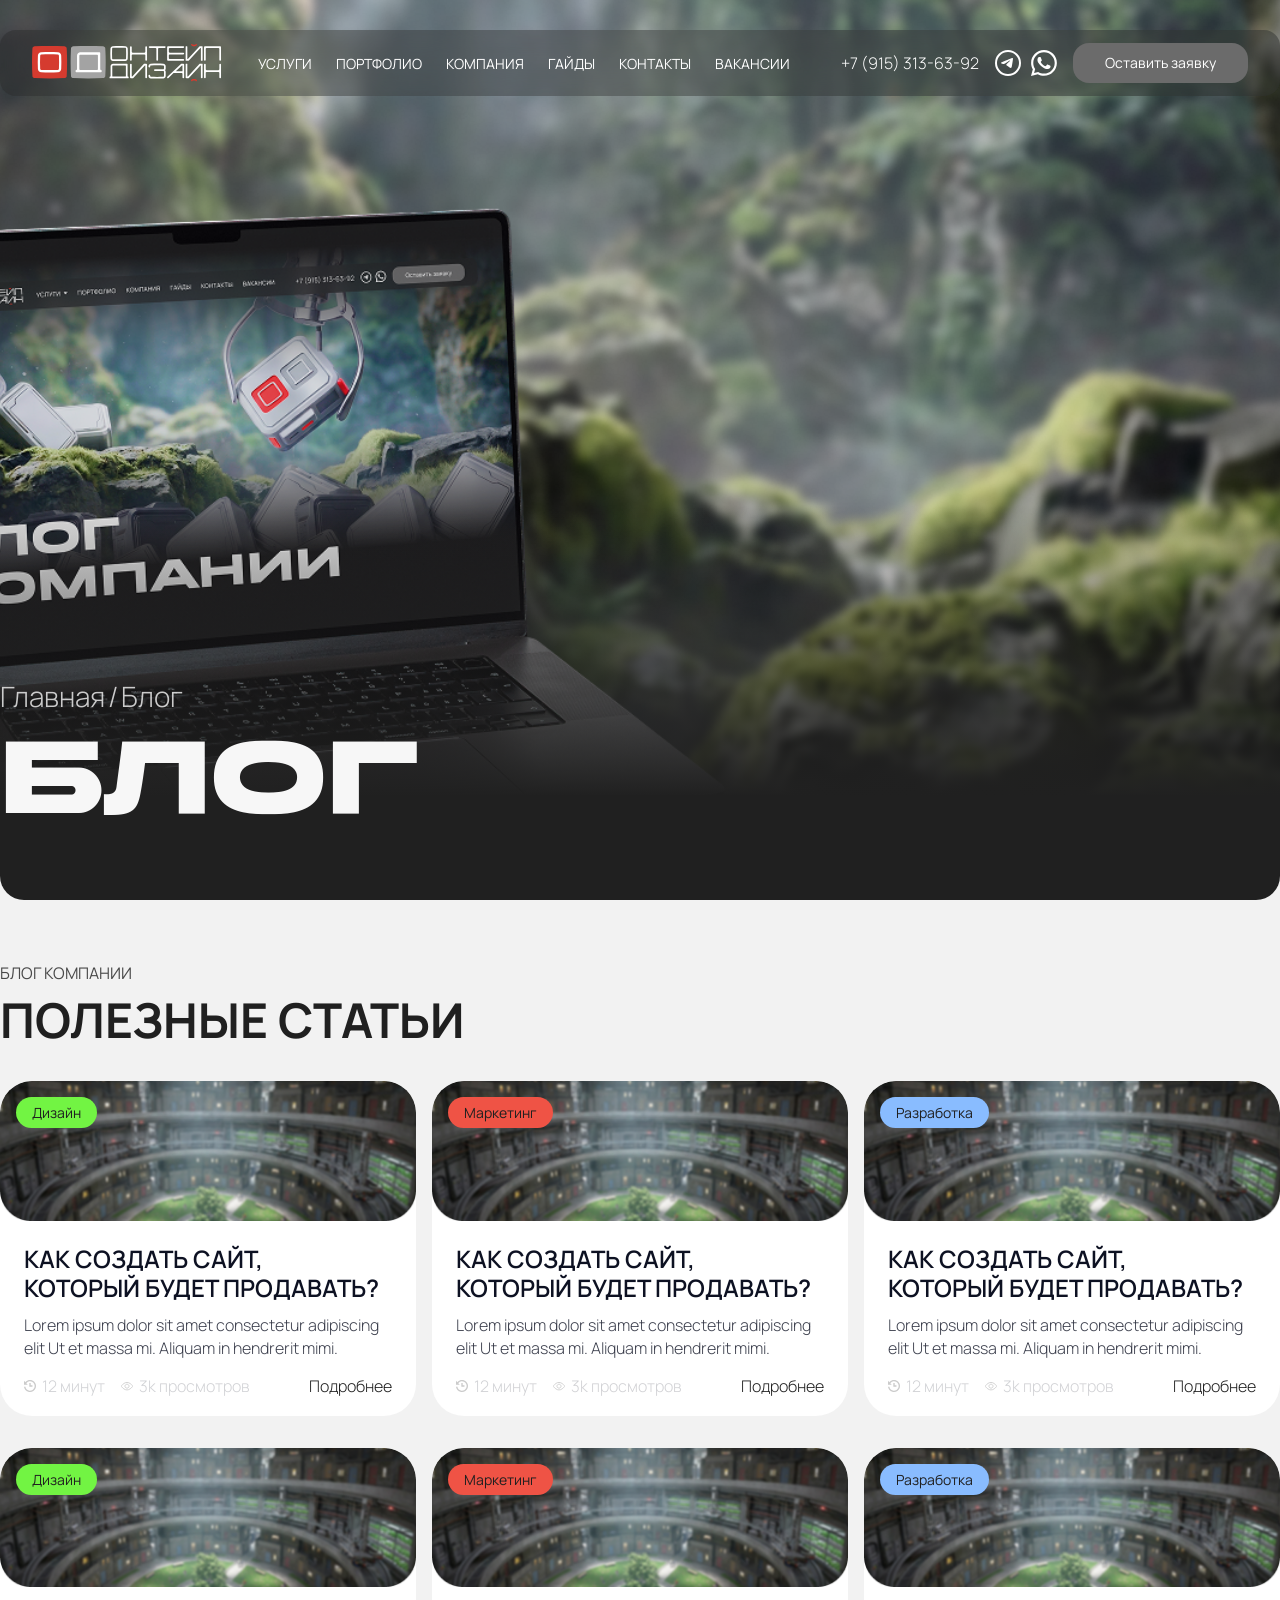
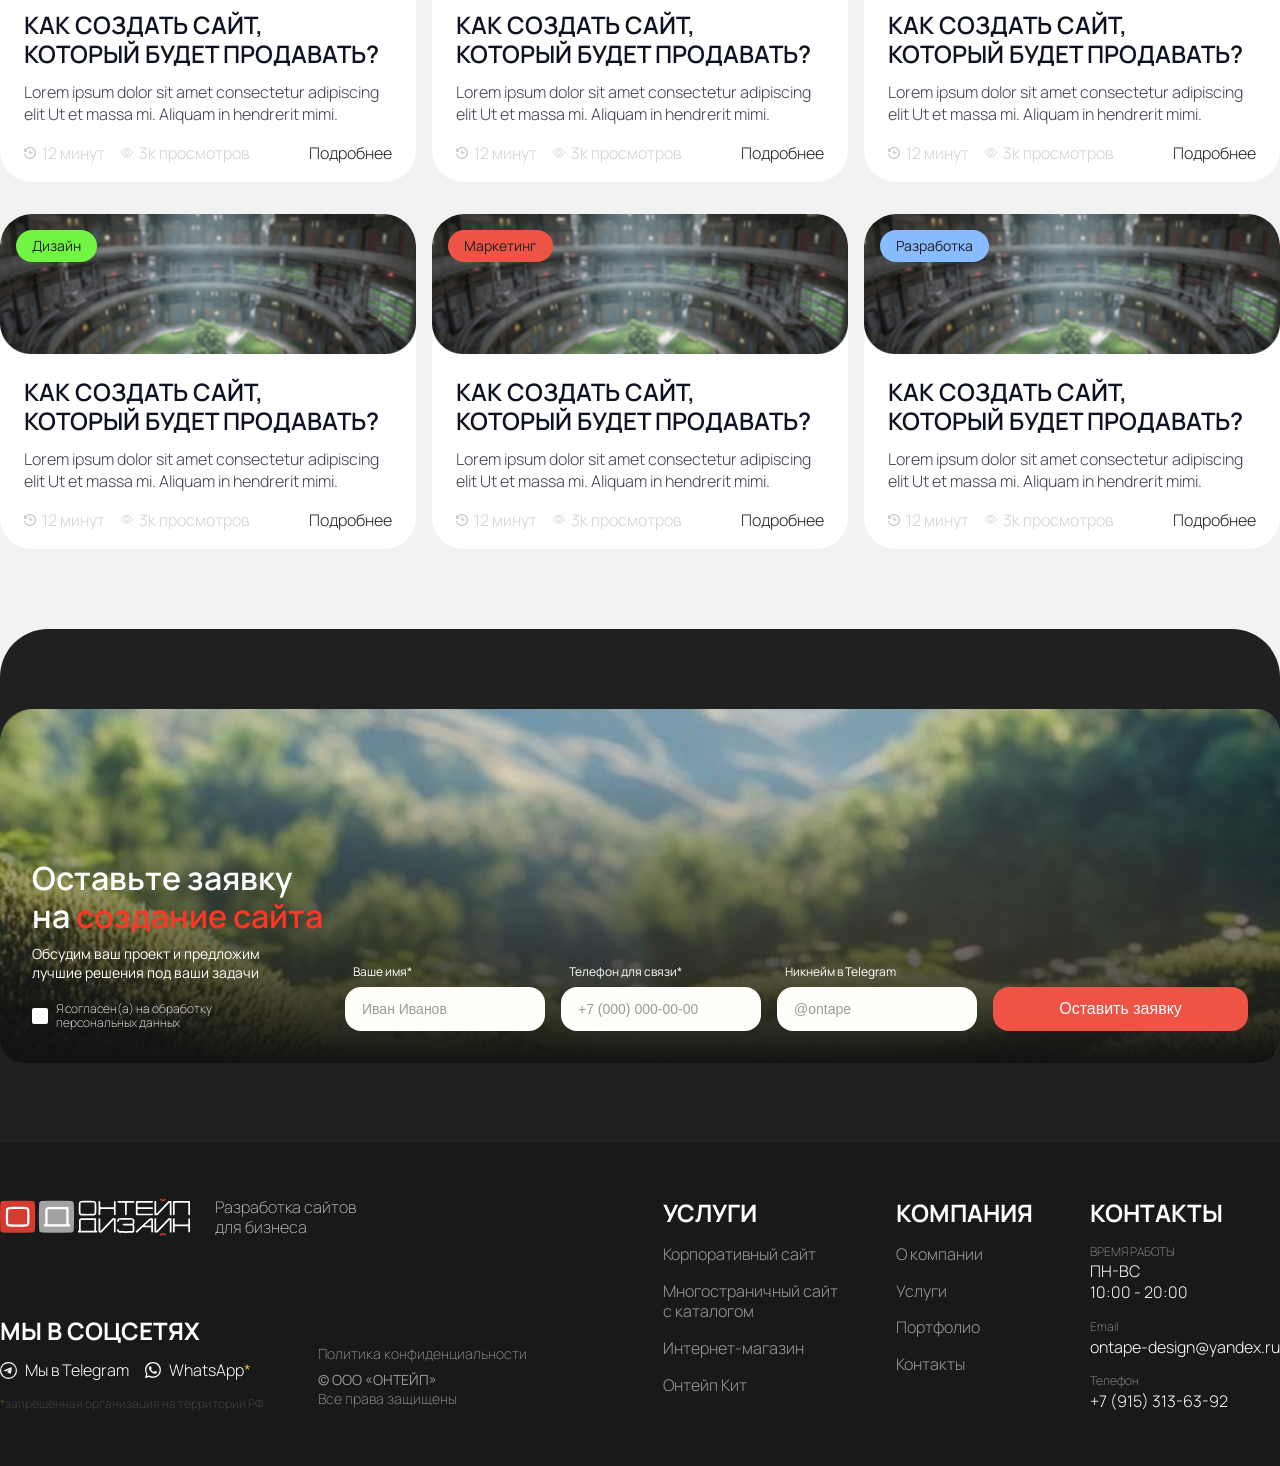
==== blog.html @ 1bdb3c44 "fc" ====
<!DOCTYPE html>
<html lang="ru">

<head>
    <meta charset="UTF-8">
    <meta name="viewport" content="width=device-width, initial-scale=1.0">
    <title>Блог</title>
    <link rel="stylesheet" href="assets/css/style.css">
</head>

<body>
    <div id="page" class="site">
        <!-- header -->
        <header class="header">
            <div class="container">
                <div class="header__inner">
                    <div class="header__top">
                        <a class="logo" href="index.html">
                            <img src="./assets/images/logo/Frame 1321315060.svg" alt="Логотип">
                        </a>

                        <nav aria-label="Основная навигация" class="desktop-nav">
                            <ul class="nav__list">
                                <li class="nav__item">
                                    <a class="nav__link" href="services.html">Услуги</a>
                                </li>
                                <li class="nav__item">
                                    <a class="nav__link" href="cases.html">Портфолио</a>
                                </li>
                                <li class="nav__item">
                                    <a class="nav__link" href="company.html">компания</a>
                                </li>
                                <li class="nav__item">
                                    <a class="nav__link" href="blog.html">ГАЙДЫ</a>
                                </li>
                                <li class="nav__item">
                                    <a class="nav__link" href="contacts.html">Контакты</a>
                                </li>
                                <li class="nav__item">
                                    <a class="nav__link" href="company.html#vacancy">Вакансии</a>
                                </li>
                            </ul>
                        </nav>

                        <div class="header__right">
                            <a href="tel:+79153136392" class="header__phone">+7 (915) 313-63-92</a>
                            <div class="header__right_icon flex_row">
                                <a href="" target="_blank" class="icon-btn" aria-label="Telegram">
                                    <svg class="icon-btn__icon" width="26" height="26" viewBox="0 0 26 26" fill="none"
                                        xmlns="http://www.w3.org/2000/svg">
                                        <g clip-path="url(#clip0_673_715)">
                                            <path class="border"
                                                d="M13 1C19.6274 1 25 6.37258 25 13C25 19.6274 19.6274 25 13 25C6.37258 25 1 19.6274 1 13C1 6.37258 6.37258 1 13 1Z"
                                                stroke="white" stroke-width="2" />
                                            <path fill-rule="evenodd" clip-rule="evenodd"
                                                d="M6.82494 12.3049C10.0462 10.8937 12.1941 9.96333 13.2689 9.51383C16.3375 8.23039 16.9751 8.00744 17.3907 8.00008C17.4822 7.99846 17.6865 8.02124 17.8189 8.12926C17.9307 8.22047 17.9615 8.34368 17.9762 8.43016C17.9909 8.51664 18.0092 8.71364 17.9947 8.86757C17.8284 10.6245 17.1088 14.8881 16.7428 16.8559C16.5879 17.6885 16.2829 17.9677 15.9876 17.995C15.346 18.0544 14.8587 17.5686 14.2372 17.159C13.2647 16.5179 12.7153 16.1189 11.7713 15.4933C10.6803 14.7704 11.3875 14.3731 12.0093 13.7237C12.172 13.5538 14.9992 10.9679 15.054 10.7333C15.0608 10.704 15.0671 10.5946 15.0025 10.5369C14.9379 10.4792 14.8426 10.4989 14.7738 10.5146C14.6762 10.5369 13.1226 11.5695 10.1129 13.6124C9.67193 13.9169 9.2725 14.0652 8.91462 14.0574C8.52009 14.0489 7.76117 13.8331 7.19699 13.6487C6.505 13.4225 5.95502 13.3029 6.00291 12.9188C6.02785 12.7187 6.30186 12.5141 6.82494 12.3049Z"
                                                fill="white" />
                                        </g>
                                        <defs>
                                            <clipPath id="clip0_673_715">
                                                <rect width="26" height="26" fill="white" />
                                            </clipPath>
                                        </defs>
                                    </svg>
                                </a>
                                <a href="" target="_blank" class="icon-btn" aria-label="WhatsApp">
                                    <svg class="icon-btn__icon" width="26" height="26" viewBox="0 0 26 26" fill="none"
                                        xmlns="http://www.w3.org/2000/svg">
                                        <path
                                            d="M0 26L1.82758 19.3234C0.699832 17.3691 0.10725 15.1537 0.108333 12.8819C0.111583 5.77958 5.89115 0 12.9924 0C16.4385 0.00108333 19.6733 1.34333 22.1064 3.77867C24.5385 6.214 25.8775 9.451 25.8764 12.8938C25.8732 19.9973 20.0936 25.7768 12.9924 25.7768C10.8366 25.7758 8.71215 25.2352 6.8304 24.2082L0 26ZM7.14673 21.8758C8.9624 22.9537 10.6957 23.5993 12.9881 23.6004C18.89 23.6004 23.6979 18.7969 23.7011 12.8917C23.7033 6.9745 18.9182 2.1775 12.9967 2.17533C7.0904 2.17533 2.28583 6.97883 2.28366 12.883C2.28258 15.2934 2.98891 17.0982 4.17516 18.9865L3.09291 22.9385L7.14673 21.8758ZM19.4826 15.9564C19.4025 15.8221 19.188 15.7419 18.8651 15.5805C18.5434 15.4191 16.9606 14.6402 16.6649 14.5329C16.3702 14.4257 16.1557 14.3715 15.9401 14.6943C15.7256 15.0161 15.1081 15.7419 14.9207 15.9564C14.7333 16.1709 14.5448 16.198 14.2231 16.0366C13.9013 15.8752 12.8635 15.5361 11.6339 14.4387C10.6773 13.585 10.0306 12.5309 9.84314 12.2081C9.65573 11.8863 9.82364 11.7119 9.98398 11.5516C10.1291 11.4075 10.3057 11.1757 10.4671 10.9872C10.6307 10.8008 10.6838 10.6665 10.7921 10.4509C10.8994 10.2364 10.8463 10.0479 10.7651 9.8865C10.6838 9.72617 10.0403 8.14125 9.77273 7.49667C9.51056 6.86942 9.24515 6.95392 9.04798 6.94417L8.43048 6.93333C8.21598 6.93333 7.86715 7.0135 7.57248 7.33633C7.27782 7.65917 6.44582 8.437 6.44582 10.0219C6.44582 11.6068 7.59957 13.1376 7.7599 13.3521C7.92131 13.5666 10.0295 16.8188 13.2589 18.213C14.027 18.5445 14.6271 18.7428 15.094 18.8912C15.8654 19.136 16.5674 19.1013 17.122 19.019C17.7406 18.9269 19.0265 18.2401 19.2952 17.4883C19.5639 16.7353 19.5639 16.0907 19.4826 15.9564Z"
                                            fill="white" />
                                    </svg>

                                </a>
                            </div>
                            <a href="" class="header__right_btn">Оставить заявку</a>

                            <button class="burger-btn" id="burgerBtn">
                                <span></span>
                                <span></span>
                                <span></span>
                            </button>
                        </div>
                    </div>

                    <div class="mobile-menu" id="mobileMenu">
                        <div class="header__right">
                            <a href="tel:+79153136392" class="header__phone">+7 (915) 313-63-92</a>
                        </div>
                        <ul class="nav__list">
                            <ul class="nav__list">
                                <li class="nav__item">
                                    <a class="nav__link" href="services.html">Услуги</a>
                                </li>
                                <li class="nav__item">
                                    <a class="nav__link" href="cases.html">Портфолио</a>
                                </li>
                                <li class="nav__item">
                                    <a class="nav__link" href="company.html">компания</a>
                                </li>
                                <li class="nav__item">
                                    <a class="nav__link" href="blog.html">ГАЙДЫ</a>
                                </li>
                                <li class="nav__item">
                                    <a class="nav__link" href="contacts.html">Контакты</a>
                                </li>
                                <li class="nav__item">
                                    <a class="nav__link" href="company.html#vacancy">Вакансии</a>
                                </li>
                            </ul>
                        </ul>
                    </div>
                </div>
            </div>
        </header>
        <main id="primary" class="site-main">
            <!-- banner_main -->
            <section style="background-image: url(./assets/images/banner/bannerblog.png); border-radius: 0 0 24px 24px;"
                class="banner_main cases_banner">
                <div class="banner_main__content container">
                    <div class="cases_banner_content">
                        <nav class="breadcrumbs" aria-label="Хлебные крошки">
                            <ol class="breadcrumbs__list">
                                <li class="breadcrumbs__item">
                                    <a class="breadcrumbs__link" href="index.html">Главная</a>
                                </li>
                                &nbsp;
                                <li class="breadcrumbs__separator">/</li>
                                &nbsp;
                                <li class="breadcrumbs__item">
                                    <span class="breadcrumbs__current">Блог</span>
                                </li>
                            </ol>
                        </nav>

                        <h1 class="cases_title_h1">Блог</h1>
                    </div>
                </div>
            </section>

            <section class="section text_block__v10 container top_mar_64">
                <div class="title_content gap_10">
                    <p class="subtitle">БЛОГ КОМПАНИИ</p>
                    <h2 class="title">ПОЛЕЗНЫЕ СТАТЬИ</h2>
                </div>
                <div class="text_block__v10--content grid-3">
                    <div class="text_block__v10--card card">
                        <div class="text_block__v10_img">
                            <img src="./assets/images/articles/Rectangle 25.png" alt="">
                            <p class="text_block__v10_tag" style="background-color: rgba(114, 244, 67, 1);">Дизайн</p>
                        </div>
                        <div class="text_block__v10--card_content">
                            <h2>Как создать сайт,
                                который будет продавать?</h2>
                            <p>Lorem ipsum dolor sit amet consectetur adipiscing elit Ut et massa mi. Aliquam in
                                hendrerit mimi.</p>
                            <div class="text_block__v10_bottom">
                                <div class="text_block__v10_info_tags flex_row">
                                    <div class="text_block__v10_info flex_row">
                                        <img src="./assets/images/articles/Vector-3.svg" alt="">
                                        <p>12 минут</p>
                                    </div>
                                    <div class="text_block__v10_info flex_row">
                                        <img src="./assets/images/articles/Group 1321315159.svg" alt="">
                                        <p>3k просмотров</p>
                                    </div>
                                </div>
                                <a href="" class="text_block__v10--btn">Подробнее</a>
                            </div>
                        </div>
                    </div>
                    <div class="text_block__v10--card card">
                        <div class="text_block__v10_img">
                            <img src="./assets/images/articles/Rectangle 25.png" alt="">
                            <p class="text_block__v10_tag" style="background-color: rgba(239, 83, 69, 1)">Маркетинг</p>
                        </div>
                        <div class="text_block__v10--card_content">
                            <h2>Как создать сайт,
                                который будет продавать?</h2>
                            <p>Lorem ipsum dolor sit amet consectetur adipiscing elit Ut et massa mi. Aliquam in
                                hendrerit mimi.</p>
                            <div class="text_block__v10_bottom">
                                <div class="text_block__v10_info_tags flex_row">
                                    <div class="text_block__v10_info flex_row">
                                        <img src="./assets/images/articles/Vector-3.svg" alt="">
                                        <p>12 минут</p>
                                    </div>
                                    <div class="text_block__v10_info flex_row">
                                        <img src="./assets/images/articles/Group 1321315159.svg" alt="">
                                        <p>3k просмотров</p>
                                    </div>
                                </div>
                                <a href="" class="text_block__v10--btn">Подробнее</a>
                            </div>
                        </div>
                    </div>
                    <div class="text_block__v10--card card">
                        <div class="text_block__v10_img">
                            <img src="./assets/images/articles/Rectangle 25.png" alt="">
                            <p class="text_block__v10_tag" style="background-color: rgba(137, 188, 255, 1);">Разработка
                            </p>
                        </div>
                        <div class="text_block__v10--card_content">
                            <h2>Как создать сайт,
                                который будет продавать?</h2>
                            <p>Lorem ipsum dolor sit amet consectetur adipiscing elit Ut et massa mi. Aliquam in
                                hendrerit mimi.</p>
                            <div class="text_block__v10_bottom">
                                <div class="text_block__v10_info_tags flex_row">
                                    <div class="text_block__v10_info flex_row">
                                        <img src="./assets/images/articles/Vector-3.svg" alt="">
                                        <p>12 минут</p>
                                    </div>
                                    <div class="text_block__v10_info flex_row">
                                        <img src="./assets/images/articles/Group 1321315159.svg" alt="">
                                        <p>3k просмотров</p>
                                    </div>
                                </div>
                                <a href="" class="text_block__v10--btn">Подробнее</a>
                            </div>
                        </div>
                    </div>
                </div>
                <div class="text_block__v10--content grid-3">
                    <div class="text_block__v10--card card">
                        <div class="text_block__v10_img">
                            <img src="./assets/images/articles/Rectangle 25.png" alt="">
                            <p class="text_block__v10_tag" style="background-color: rgba(114, 244, 67, 1);">Дизайн</p>
                        </div>
                        <div class="text_block__v10--card_content">
                            <h2>Как создать сайт,
                                который будет продавать?</h2>
                            <p>Lorem ipsum dolor sit amet consectetur adipiscing elit Ut et massa mi. Aliquam in
                                hendrerit mimi.</p>
                            <div class="text_block__v10_bottom">
                                <div class="text_block__v10_info_tags flex_row">
                                    <div class="text_block__v10_info flex_row">
                                        <img src="./assets/images/articles/Vector-3.svg" alt="">
                                        <p>12 минут</p>
                                    </div>
                                    <div class="text_block__v10_info flex_row">
                                        <img src="./assets/images/articles/Group 1321315159.svg" alt="">
                                        <p>3k просмотров</p>
                                    </div>
                                </div>
                                <a href="" class="text_block__v10--btn">Подробнее</a>
                            </div>
                        </div>
                    </div>
                    <div class="text_block__v10--card card">
                        <div class="text_block__v10_img">
                            <img src="./assets/images/articles/Rectangle 25.png" alt="">
                            <p class="text_block__v10_tag" style="background-color: rgba(239, 83, 69, 1)">Маркетинг</p>
                        </div>
                        <div class="text_block__v10--card_content">
                            <h2>Как создать сайт,
                                который будет продавать?</h2>
                            <p>Lorem ipsum dolor sit amet consectetur adipiscing elit Ut et massa mi. Aliquam in
                                hendrerit mimi.</p>
                            <div class="text_block__v10_bottom">
                                <div class="text_block__v10_info_tags flex_row">
                                    <div class="text_block__v10_info flex_row">
                                        <img src="./assets/images/articles/Vector-3.svg" alt="">
                                        <p>12 минут</p>
                                    </div>
                                    <div class="text_block__v10_info flex_row">
                                        <img src="./assets/images/articles/Group 1321315159.svg" alt="">
                                        <p>3k просмотров</p>
                                    </div>
                                </div>
                                <a href="" class="text_block__v10--btn">Подробнее</a>
                            </div>
                        </div>
                    </div>
                    <div class="text_block__v10--card card">
                        <div class="text_block__v10_img">
                            <img src="./assets/images/articles/Rectangle 25.png" alt="">
                            <p class="text_block__v10_tag" style="background-color: rgba(137, 188, 255, 1);">Разработка
                            </p>
                        </div>
                        <div class="text_block__v10--card_content">
                            <h2>Как создать сайт,
                                который будет продавать?</h2>
                            <p>Lorem ipsum dolor sit amet consectetur adipiscing elit Ut et massa mi. Aliquam in
                                hendrerit mimi.</p>
                            <div class="text_block__v10_bottom">
                                <div class="text_block__v10_info_tags flex_row">
                                    <div class="text_block__v10_info flex_row">
                                        <img src="./assets/images/articles/Vector-3.svg" alt="">
                                        <p>12 минут</p>
                                    </div>
                                    <div class="text_block__v10_info flex_row">
                                        <img src="./assets/images/articles/Group 1321315159.svg" alt="">
                                        <p>3k просмотров</p>
                                    </div>
                                </div>
                                <a href="" class="text_block__v10--btn">Подробнее</a>
                            </div>
                        </div>
                    </div>
                </div>
                <div class="text_block__v10--content grid-3">
                    <div class="text_block__v10--card card">
                        <div class="text_block__v10_img">
                            <img src="./assets/images/articles/Rectangle 25.png" alt="">
                            <p class="text_block__v10_tag" style="background-color: rgba(114, 244, 67, 1);">Дизайн</p>
                        </div>
                        <div class="text_block__v10--card_content">
                            <h2>Как создать сайт,
                                который будет продавать?</h2>
                            <p>Lorem ipsum dolor sit amet consectetur adipiscing elit Ut et massa mi. Aliquam in
                                hendrerit mimi.</p>
                            <div class="text_block__v10_bottom">
                                <div class="text_block__v10_info_tags flex_row">
                                    <div class="text_block__v10_info flex_row">
                                        <img src="./assets/images/articles/Vector-3.svg" alt="">
                                        <p>12 минут</p>
                                    </div>
                                    <div class="text_block__v10_info flex_row">
                                        <img src="./assets/images/articles/Group 1321315159.svg" alt="">
                                        <p>3k просмотров</p>
                                    </div>
                                </div>
                                <a href="" class="text_block__v10--btn">Подробнее</a>
                            </div>
                        </div>
                    </div>
                    <div class="text_block__v10--card card">
                        <div class="text_block__v10_img">
                            <img src="./assets/images/articles/Rectangle 25.png" alt="">
                            <p class="text_block__v10_tag" style="background-color: rgba(239, 83, 69, 1)">Маркетинг</p>
                        </div>
                        <div class="text_block__v10--card_content">
                            <h2>Как создать сайт,
                                который будет продавать?</h2>
                            <p>Lorem ipsum dolor sit amet consectetur adipiscing elit Ut et massa mi. Aliquam in
                                hendrerit mimi.</p>
                            <div class="text_block__v10_bottom">
                                <div class="text_block__v10_info_tags flex_row">
                                    <div class="text_block__v10_info flex_row">
                                        <img src="./assets/images/articles/Vector-3.svg" alt="">
                                        <p>12 минут</p>
                                    </div>
                                    <div class="text_block__v10_info flex_row">
                                        <img src="./assets/images/articles/Group 1321315159.svg" alt="">
                                        <p>3k просмотров</p>
                                    </div>
                                </div>
                                <a href="" class="text_block__v10--btn">Подробнее</a>
                            </div>
                        </div>
                    </div>
                    <div class="text_block__v10--card card">
                        <div class="text_block__v10_img">
                            <img src="./assets/images/articles/Rectangle 25.png" alt="">
                            <p class="text_block__v10_tag" style="background-color: rgba(137, 188, 255, 1);">Разработка
                            </p>
                        </div>
                        <div class="text_block__v10--card_content">
                            <h2>Как создать сайт,
                                который будет продавать?</h2>
                            <p>Lorem ipsum dolor sit amet consectetur adipiscing elit Ut et massa mi. Aliquam in
                                hendrerit mimi.</p>
                            <div class="text_block__v10_bottom">
                                <div class="text_block__v10_info_tags flex_row">
                                    <div class="text_block__v10_info flex_row">
                                        <img src="./assets/images/articles/Vector-3.svg" alt="">
                                        <p>12 минут</p>
                                    </div>
                                    <div class="text_block__v10_info flex_row">
                                        <img src="./assets/images/articles/Group 1321315159.svg" alt="">
                                        <p>3k просмотров</p>
                                    </div>
                                </div>
                                <a href="" class="text_block__v10--btn">Подробнее</a>
                            </div>
                        </div>
                    </div>
                </div>
            </section>

            <div class="dark-section2">
                <div class="container top_pad btm_pad">
                    <section class="section text_block__v2"
                        style="background-image: url(./assets/images/form/form2.png);">
                        <div class="text_block__v2--content">
                            <div class="text_block__v2--title">
                                <h2>Оставьте заявку
                                    на&nbsp;<span class="form-span">создание сайта</span></h2>
                                <p>Обсудим ваш проект и предложим лучшие&nbsp;решения под ваши задачи
                                </p>
                                <label class="form_checkbox">
                                    <input class="form_checkbox__input" type="checkbox" name="agreement" id="" required>
                                    <span class="form-checkbox__text">Я согласен(а) на обработку
                                        персональных&nbsp;данных</span>
                                </label>
                            </div>
                            <form action="#" class="text_block__v2--form form_section">
                                <div class="form_section__fields">
                                    <div class="form_group">
                                        <label for="name" class="form_label">Ваше имя*</label>
                                        <input type="text" class="form_input" name="name" placeholder="Иван Иванов"
                                            required>
                                    </div>
                                    <div class="form_group">
                                        <label for="tel" class="form_label">Телефон для связи*</label>
                                        <input type="tel" class="form_input" name="tel" placeholder="+7 (000) 000-00-00"
                                            required>
                                    </div>
                                    <div class="form_group">
                                        <label for="tel" class="form_label">Никнейм в Telegram</label>
                                        <input type="tel" class="form_input" name="tel" placeholder="@ontape" required>
                                    </div>

                                    <button class="form_section__btn">Оставить заявку</button>
                                </div>
                            </form>
                        </div>
                    </section>
                </div>
            </div>

            <footer>
                <div class="footer_inner container grid-2">
                    <div class="footer__left flex_column">
                        <div class="logo__footer">
                            <img src="./assets/images/logo/Frame 1321315060.svg" alt="">
                            <span>Разработка сайтов
                                для бизнеса</span>
                        </div>
                        <div class="footer_contacts grid-2">
                            <div class="footer_social flex_column">
                                <h2>Мы в соцсетях</h2>
                                <div class="footer_social__tags flex_row">
                                    <a href="" class="footer_social__tag flex_row">
                                        <img src="./assets/icons/Social Icons-3.svg" alt="">
                                        <p>Мы в Telegram</p>
                                    </a>
                                    <a href="" class="footer_social__tag flex_row">
                                        <img src="./assets/icons/Social Icons-4.svg" alt="">
                                        <p>WhatsApp<span class="footer_span">*</span></p>
                                    </a>
                                </div>
                                <p class="footer_warning"><span class="footer_span">*</span>запрещенная организация на
                                    территории
                                    РФ</p>
                            </div>
                            <div class="footer_politics flex_column">
                                <a href="">Политика конфиденциальности</a>
                                <p><span class="span-politic">© ООО «ОНТЕЙП»</span>
                                    Все права защищены</p>
                            </div>
                        </div>
                    </div>
                    <div class="footer_right grid-3">
                        <div class="footer_block__2 flex_column">
                            <h3>УСЛУГИ</h3>
                            <a href="services.html#ser1">Корпоративный сайт</a>
                            <a href="services.html#ser2">Многостраничный сайт
                                с каталогом</a>
                            <a href="services.html#ser3">Интернет-магазин</a>
                            <a href="services.html#ser4">Онтейп Кит</a>
                        </div>
                        <div class="footer_block__3 flex_column">
                            <h3>КОМПАНИЯ</h3>
                            <a href="company.html">О компании</a>
                            <a href="services.html">Услуги</a>
                            <a href="cases.html">Портфолио</a>
                            <a href="contacts.html">Контакты</a>
                        </div>
                        <div class="footer_block__4 flex_column">
                            <h3>КОНТАКТЫ</h3>
                            <div class="time flex_column">
                                <h4>ВРЕМЯ РАБОТЫ</h4>
                                <p class="time-text">ПН-ВС
                                    10:00 - 20:00
                                </p>
                            </div>
                            <div class="footer_mail flex_column">
                                <h4>Email</h4>
                                <a href="mailto:ontape-design@yandex.ru">ontape-design@yandex.ru</a>
                            </div>
                            <div class="footer_tel flex_column">
                                <h4>Телефон</h4>
                                <a href="tel:+79153136392">+7 (915) 313-63-92</a>
                            </div>
                        </div>
                    </div>
                </div>
            </footer>
        </main>
    </div>

</body>

</html>
---- assets/css/style.css ----
@font-face {
    font-family: 'Manrope';
    src: url('../fonts/Manrope-VariableFont_wght.ttf');
}

@font-face {
    font-family: 'Onder';
    src: url('../fonts/ONDER-REGULAR.TTF');
}


* {
    margin: 0;
    padding: 0;
    outline: none;
    scroll-behavior: smooth;
}

*,
*::before,
*::after {
    box-sizing: border-box;
}


button {
    background: none;
    border: none;
    outline: none;
    cursor: pointer;
}

button {
    border: none;
    display: block;
    border-radius: 16px;
    outline: none;
    transition: 0.5s ease-in;
    cursor: pointer;
}

.logo img {
    shape-rendering: geometricPrecision;
    image-rendering: -webkit-optimize-contrast;
}

a {
    text-decoration: none;
    color: inherit;
}

ul {
    list-style-type: none;
}

img {
    max-width: 100%;
    display: block;
}

table {
    width: 100%;
    border-collapse: collapse;
}

:root {
    --container: 1316px;
    --pad: 16px;
    --pad-lg: 0px;


    --bg: #ffffff;
    --background: #F2F2F2;
    --text: #202020;
    --muted: rgba(14, 20, 34, 0.65);

    --white: #F8F8F8;
    --grey: #F5F5F5;
    --darkgrey: #f9f9f9;
    --dark: #0b1020;
    --dark-2: #1B1E18;
    --btn: #EF5345;

    --radius-lg: 28px;
    --radius-md: 14px;

    --space-8: 8px;
    --space-12: 12px;
    --space-16: 16px;
    --space-20: 20px;
    --space-24: 24px;
    --space-32: 32px;
    --space-40: 40px;
    --space-56: 56px;


    --fs-footer-logo: 24px;
    /* из Figma */
    --fs-footer-title: 14px;
    /* "Проекты", "Компания", "Адрес" */
    --fs-footer-soft-title: 16px;
    /* "Хаусботы и дома на воде" (если отличается) */
    --fs-footer-link: 18px;
    /* ссылки в колонках */
    --fs-footer-contact: 16px;
    /* телефон/email слева, если отличаются */
    --fs-footer-addr: 18px;
    /* адрес/время */
    --fs-footer-badge: 12px;
    /* “Разработано веб-студией” */

    --footer-bg: #191919;
    /* из svg макета */
    --footer-accent: #d1a06f;
    /* песочный */

    /* Production cards (from Figma) */
    --prod-w: 290px;
    --prod-h: 515px;
    --prod-img-h: 402px;
    --prod-label-w: 274px;
    --prod-label-h: 134px;
    --prod-overlap: 21px;
}

body {
    margin: 0;
    font-family: 'Manrope', system-ui, -apple-system, Segoe UI, Roboto, Arial,
        sans-serif;
    color: var(--text);
    background: var(--background);
}

.container {
    max-width: var(--container);
    margin: 0 auto;
}


.section {
    display: flex;
    flex-direction: column;
    gap: 32px;
}

.flex_row {
    display: flex;
    flex-direction: row;
}

.flex_column {
    display: flex;
    flex-direction: column;
}

.grid-2 {
    display: grid;
    grid-template-columns: repeat(2, 1fr);
}

.grid-2_row {
    display: grid;
    grid-template-rows: repeat(2, 1fr);
}

.grid-3 {
    display: grid;
    grid-template-columns: repeat(3, 1fr);
}

.grid-4 {
    display: grid;
    grid-template-columns: repeat(4, 1fr);
}

.span-2 {
    grid-column: span 2;
}

.span-4 {
    grid-column: span 4;
}

.top_mar {
    margin-top: 80px;
}

.top_pad {
    padding-top: 80px;
}

.top_pad_62 {
    padding-top: 62px;
}

.top_mar_64 {
    margin-top: 64px;
}

.top_mar_68 {
    margin-top: 68px;
}

.top_mar_44 {
    margin-top: 44px;
}

.top_mar_24 {
    margin-top: 24px;
}

.btm_pad {
    padding-bottom: 80px;
}

.pad_20 {
    padding: var(--space-20);
}

.pad_24 {
    padding: var(--space-24);
}

.gap_8 {
    gap: var(--space-8);
}

.gap_12 {
    gap: var(--space-12);
}

.gap_16 {
    gap: var(--space-16);
}

.gap_24 {
    gap: var(--space-24);
}

.span-2 {
    grid-column: span 2;
    position: relative;
    overflow: hidden;
    border-radius: 24px;
}

a {
    cursor: pointer;
}

/* card */
.card {
    background-color: var(--bg);
    border-radius: 24px;
    position: relative;
    overflow: hidden;
}

.card-2 {
    background-color: rgba(255, 232, 154, 0.8);
    border-radius: 24px;
    position: relative;
    overflow: hidden;
}

/* title */
.title_content {
    display: flex;
    flex-direction: column;
    gap: 8px;
}

.title {
    font-size: 48px;
    font-weight: 700;
    line-height: 120%;
    text-transform: uppercase;
    letter-spacing: 2%;
}

.title_header {
    justify-content: space-between;
    flex-wrap: wrap;
    align-items: flex-end;
}

.subtitle {
    font-size: 16px;
    text-transform: uppercase;
    font-weight: 400;
    line-height: 120%;
    opacity: 0.8;
    letter-spacing: 2%;
}


/* header */
.burger-btn {
    display: none;
    flex-direction: column;
    justify-content: space-between;
    width: 30px;
    height: 20px;
    background: transparent;
    border: none;
    cursor: pointer;
    padding: 0;
    z-index: 101;
    position: relative;
}

.burger-btn span {
    width: 100%;
    height: 2px;
    background: white;
    border-radius: 2px;
    transition: all 0.3s ease;
    display: block;
}

.burger-btn.active span:first-child {
    transform: rotate(45deg);
    position: absolute;
    top: 9px;
    left: 0;
}

.burger-btn.active span:nth-child(2) {
    opacity: 0;
}

.burger-btn.active span:last-child {
    transform: rotate(-45deg);
    position: absolute;
    top: 9px;
    left: 0;
}

.header {
    position: fixed;
    top: 0;
    left: 0;
    right: 0;
    z-index: 1000;
    padding-top: 30px;
}

.header__inner {
    display: flex;
    flex-direction: column;
    align-items: center;
    justify-content: space-between;
    padding: 13px 32px;
    border-radius: 16px;
    background: #26262656;
    backdrop-filter: blur(40px);
    -webkit-backdrop-filter: blur(40px);
    transition: all 0.5s ease;
}

.header__top {
    display: flex;
    align-items: center;
    justify-content: space-between;
    width: 100%;
    gap: 32px;
}

.logo img {
    width: 100%;
    max-width: 190px;
    height: auto;
}

.desktop-nav .nav__list {
    display: flex;
    align-items: center;
    gap: 24px;
    list-style: none;
    padding: 0;
    margin: 0;
}

.nav__link {
    font-size: 14px;
    color: #fff;
    transition: color 150ms ease;
    text-transform: uppercase;
    line-height: 20px;
    letter-spacing: 2%;
    font-weight: 400;
    text-decoration: none;
    transition: 0.5s ease;
}

.nav__link:hover {
    color: var(--text-light-hover);
    transition: 0.5s ease;
}

.header__right_icon {
    gap: 10px;
}


.header__right {
    display: flex;
    align-items: center;
    gap: 16px;
    padding-left: 15px;
}

.header__phone {
    font-size: 16px;
    font-weight: 300;
    color: #fff;
    white-space: nowrap;
    letter-spacing: 130%;
    line-height: 100%;
    text-decoration: none;
    letter-spacing: 2%;
}

.header__phone:hover {}

.icon-btn {
    display: inline-flex;
    align-items: center;
    justify-content: center;
    cursor: pointer;
    transition: opacity 250ms ease;
}

.icon-btn {
    display: inline-flex;
    overflow: visible;
}

.icon-btn .border,
.icon-btn .icon-btn__icon path {
    transition: fill 250ms ease, stroke 250ms ease, opacity 250ms ease;
}

/* 
.icon-btn:hover .border {
    stroke: var(--text-light-hover);
}

.icon-btn:hover .border {
    fill: var(--text-light-hover);
}

.icon-btn:hover .icon-btn__icon path {
    fill: #8BFFD5;
}

.icon-btn:hover .icon-btn__icon path[stroke] {
    stroke: #8BFFD5;
} */

.icon-btn__icon {
    width: 26px;
    height: 26px;
    display: block;
}

.header__right_btn {
    background: #6B6B6B;
    padding: 10px 32px;
    font-size: 14px;
    letter-spacing: 2%;
    line-height: 20px;
    border-radius: 16px;
    color: var(--bg);
    font-weight: 400;
}

.burger-btn {
    display: none;
    flex-direction: column;
    justify-content: space-between;

    width: 30px;
    height: 20px;
    background: transparent;
    border: none;
    cursor: pointer;
    padding: 0;
    z-index: 101;
}

.burger-btn span {
    width: 100%;
    height: 2px;
    background: white;
    border-radius: 2px;
    transition: all 0.3s ease;
}

.burger-btn.active span {
    position: relative;
}

.burger-btn.active span:first-child {
    transform: rotate(45deg);
    position: absolute;
    top: 9px;
}

.burger-btn.active span:nth-child(2) {
    opacity: 0;
}

.burger-btn.active span:last-child {
    transform: rotate(-45deg);
    position: absolute;
    top: 9px;
}

.mobile-menu {
    width: 100%;
    max-height: 0;
    overflow: hidden;
    transition: max-height 0.4s ease;
    opacity: 0;
}

.mobile-menu.active {
    max-height: 500px;
    opacity: 1;
    padding-bottom: 15px;
}

.mobile-menu .nav__list {
    display: flex;
    flex-direction: column;
    align-items: flex-start;
    gap: 20px;
    list-style: none;
    padding: 24px 0 0 0;
    margin: 0;
}

.mobile-menu .nav__link {
    font-size: 20px;
    color: white;
    text-transform: uppercase;
    font-weight: 400;
}

.mobile-menu .header__right {
    display: flex;
    align-items: center;
    gap: 20px;
    padding: 24px 0 0 0;
    margin-top: 20px;
}

.mobile-menu .header__phone {
    font-size: 18px;
    color: white;
}

.mobile-menu .icon-btn__icon {
    width: 26px;
    height: 26px;
}

/* banner */
.banner_main {
    position: relative;
    height: 100vh;
    background-size: cover;
    background-position: center;
    display: flex;
    align-items: flex-end;
    padding-bottom: 64px;
    overflow: hidden;
}

.banner_main::before {
    content: '';
    position: absolute;
    bottom: 103px;
    left: 0;
    right: 0;
    height: 292px;
    background: linear-gradient(180deg, rgba(32, 32, 32, 0) 0%, rgba(32, 32, 32, 1) 100%);
    z-index: 1;
}

.banner_main::after {
    content: '';
    position: absolute;
    bottom: -40px;
    left: 0px;
    right: 0px;
    height: 145px;
    background: rgba(32, 32, 32, 1);
    z-index: 0;
    border-radius: 0 0 24px 24px;
}

.banner_main__content {
    z-index: 2;
    color: white;
    text-align: left;
    display: flex;
    justify-content: space-between;
    align-items: flex-end;
    flex-wrap: wrap;
    position: relative;
    width: 100%;
}

.title-sub {
    position: relative;
}


.banner__title,
.banner__title_span {
    font-size: 59px;
    font-weight: bold;
    line-height: 180%;
    font-family: 'Onder';
    text-transform: uppercase;
}

.banner_title_sub {
    display: flex;
    align-items: center;
    gap: 24px;
    position: absolute;
    left: 594px;
    top: 13px;
}

.banner_title_sub p {
    white-space: pre-line;
    line-height: 120%;
    font-size: 28px;
    color: #F7F7F7;
    font-weight: 300;
}

.banner_main__subtitle img {
    width: 30px;
    height: auto;
}

/* cases */
.cases_title {
    align-items: end;
    justify-content: space-between;
}

.cases--content {
    display: none;
    opacity: 0;
}

.cases--content.active {
    display: block;
    gap: 24px;
    align-items: center;
     animation: fadeIn 0.4s ease forwards;
}

@keyframes fadeIn {
    from { opacity: 0; }
    to { opacity: 1; }
}


.cases_filter {
    margin-bottom: 8px;
    gap: 8px;
    align-items: center;
}

.cases_filter p {
    font-size: 12px;
    line-height: 130%;
    letter-spacing: 2%;
    color: #545454;
}

.cases_filter__tabs {
    background-color: var(--bg);
    padding: 8px 12px;
    border-radius: 24px;
    gap: 16px;
}

.filter_tab {
    padding: 12px 16px;
    transition: 0.5s;
    font-size: 14px;
    border-radius: 16px;

}

.filter_tab.active {
    background-color: var(--text);
    border-radius: 16px;
    color: var(--bg);
    transition: 0.5s;
}

.cases_filter--btn {
    font-size: 14px;
    line-height: 20px;
    font-weight: 400;
    padding: 10px 32px;
    background-color: #FAFAFA;
    border-radius: 16px;
    letter-spacing: 2%;
    margin-bottom: 9.5px;
}

.cases--btn {
    font-size: 14px;
    line-height: 20px;
    font-weight: 400;
    padding: 10px 32px;
    background-color: #FAFAFA;
    border-radius: 16px;
    letter-spacing: 2%;
}

.cases_cards.grid-2 {
    width: 100%;
}

.cases_cards {
    gap: 24px 16px;
}

.cases_card {
    position: relative;
    overflow: hidden;
    border-radius: 24px;
    background-color: var(--card-bg-color, #F8F8F8);
}

.cases_card__bg {
    position: absolute;
    top: 161px;
    left: -10px;
    z-index: 1;

    font-size: 120px;
    line-height: 80%;
    letter-spacing: 2%;
    font-weight: 700;
    opacity: 0.03;
    color: #000;
    pointer-events: none;
}

.cases_card--content {

    background-repeat: no-repeat;
    background-position: right bottom;
    background-size: contain;

    z-index: 2;
    pointer-events: none;
}

.cases_card--content {
    position: relative;
    z-index: 3;
    padding: 24px;
}

.cases_card--content h3 {
    font-size: 40px;
    line-height: 120%;
    letter-spacing: 2%;
    font-weight: 700;
}

.cases_card__cheaps {
    gap: 8px;
    margin-top: 175.85px;
}

.cases_card__cheaps p {
    font-size: 14px;
    line-height: 120%;
    letter-spacing: 2%;
    font-weight: 300;
}

.cases_card__adv {
    gap: 8px;
}

.cases_card__adv p {
    border-radius: 8px;
    padding: 6px 12px;
    background-color: rgba(255, 255, 255, 0.6);
    backdrop-filter: blur(10px);
    -webkit-backdrop-filter: blur(10px);
    font-size: 14px;
    line-height: 140%;
    font-weight: 400;
}

.cases_card_desc {
    font-size: 14px;
    line-height: 120%;
    font-weight: 300;
    margin-bottom: 4px;
}



/* text_block__v1 */

.text_block__v1--cards {
    gap: 24px;
}

.text_block__v1--card {
    padding: var(--space-24);
}

.text_block__v1_subtitle {
    font-size: 14px;
    line-height: 120%;
    letter-spacing: 2%;
    padding-bottom: 8px;
    font-weight: 400;
}

.text_block__v1_title {
    font-size: 32px;
    line-height: 120%;
    letter-spacing: 2%;
    white-space: pre-line;
    padding-bottom: 32px;
    text-transform: uppercase;
    font-weight: 700;
}

.card_cpan {
    color: #EF5345;
}

.text_block__v1_text {
    font-size: 16px;
    line-height: 140%;
    letter-spacing: 2%;
    font-weight: 400;
}


/* text_block__v2 */
.text_block__v2 {
    position: relative;
    border-radius: 24px;
    overflow: hidden;
    width: 100%;
    box-sizing: border-box;
    background-size: cover;
}

.text_block__v2::before {
    content: '';
    position: absolute;
    left: 0;
    right: 0;
    bottom: 0;
    height: 290px;
    background: linear-gradient(180deg, rgba(18, 18, 18, 0) 0%, rgba(18, 18, 18, 1) 100%);
    z-index: 1;
}

.text_block__v2--content {
    position: relative;
    z-index: 2;
    display: flex;
    gap: 12px;
    padding: 150px 32px 32px 32px;
    width: 100%;
    max-width: 100%;
    box-sizing: border-box;
}

.text_block__v2--title h2 {
    font-size: 32px;
    font-weight: 600;
    color: #fff;
    line-height: 120%;
    margin-bottom: 8px;
}

.form-span {
    color: #FF3624;
    font-weight: 600;
}

.text_block__v2--title p {
    font-size: 14px;
    line-height: 140%;
    font-weight: 400;
    letter-spacing: 2%;
    color: #fff;
    margin-bottom: 18px;
}

.text_block__v2--form {
    display: flex;
    flex-direction: column;
    gap: 14px;
    width: 100%;
    max-width: 100%;
    box-sizing: border-box;
}

.form_section__fields {
    align-items: end;
    gap: 16px;
    flex: 1;
    display: grid;
    grid-template-columns: 200px 200px 200px 255px;
    width: 100%;
    max-width: 100%;
    box-sizing: border-box;
}

.form_group {
    display: flex;
    flex-direction: column;
    gap: 6px;
    width: 100%;
    min-width: 0;
    box-sizing: border-box;
}

.form_label {
    font-size: 12px;
    line-height: 1.4;
    color: var(--bg);
    font-weight: 400;
    padding-left: 8px;
    letter-spacing: 2%;
}

.form_input {
    padding: 12px 16px;
    border-radius: 16px;
    border: 1px solid transparent;
    background: #FFFEFA;
    font-size: 14px;
    line-height: 20px;
    letter-spacing: 2%;
    color: #9A9A9A;
    transition: all 0.4s ease;
    font-weight: 400;
    width: 100%;
    box-sizing: border-box;
    height: 44px;
}

.form_input::placeholder {
    color: #9A9A9A;
    font-size: 14px;
    font-weight: 400;
    line-height: 20px;
    letter-spacing: 2%;
}

.form_section__btn {
    padding: 12px 56px;
    background: var(--btn);
    color: var(--bg);
    border-radius: 16px;
    font-size: 16px;
    font-weight: 300;
    transition: all 0.4s ease;
    white-space: nowrap;
    line-height: 20px;
    letter-spacing: 2%;
    width: 100%;
    justify-self: center;
    box-sizing: border-box;
}

.form_checkbox {
    display: flex;
    align-items: center;
    gap: 8px;
    cursor: pointer;
}

input[type="checkbox"] {
    width: 16px;
    height: 16px;
    background: var(--bg);
    -webkit-appearance: none;
    -moz-appearance: none;
    appearance: none;
    border: none;
    outline: none;
    position: relative;
    cursor: pointer;
    border-radius: 2px;
}

input[type="checkbox"]:checked {
    background: var(--bg);
    background-image: url("data:image/svg+xml,%3Csvg xmlns='http://www.w3.org/2000/svg' width='12' height='12' viewBox='0 0 24 24' fill='none' stroke='%239A9A9A' stroke-width='3' stroke-linecap='round' stroke-linejoin='round'%3E%3Cpolyline points='20 6 9 17 4 12'%3E%3C/polyline%3E%3C/svg%3E");
    background-position: center;
    background-repeat: no-repeat;
    background-size: 12px;
}

.form-checkbox__text {
    font-size: 12px;
    line-height: 120%;
    color: var(--bg);
    font-weight: 200;
    letter-spacing: 2%;
    padding-top: 1px;
}

/* text_block__v3 */

.text_block__v3__title {
    display: flex;
    justify-content: space-between;
    align-items: end;
}

.text_block__v3__title--btn {
    background: #FAFAFA;
    border-radius: 16px;
    padding: 10px 32px;
    line-height: 20px;
    letter-spacing: 2%;
    font-weight: 400;
}

.text_block__v3--content.grid-2 {
    grid-template-rows: 450px;
}

.text_block__v3--content.v2.grid-2 {
    grid-template-rows: repeat(2, 450px);
}

.text_block__v3--btn {
    background-color: var(--text);
    border-radius: 16px;
    color: var(--bg);
    font-size: 16px;
    line-height: 20px;
    letter-spacing: 2%;
    padding: 12px 133.5px;
    width: 100%;
    font-weight: 400;
    display: block;
    margin-top: 24px;
}

.card-2::before {
    content: '';
    position: absolute;
    bottom: -20px;
    left: 44px;

    height: 100%;
    width: 812px;
    background-image: url(../images/secrives/services1.png);
    background-repeat: no-repeat;
    background-position: bottom left;
    background-size: contain;
    z-index: 1;
    pointer-events: none;
}

.card-n {
    background-repeat: no-repeat;
    background-position: bottom left;
    z-index: 1;
    border-radius: 24px;
}

.text_block__v3--card {
    justify-content: space-between;
    padding: 32px;
    gap: 75px;
    height: 100%;
}

.text_block__v3_top {
    display: flex;
    justify-content: space-between;
    align-items: start;
}

.text_block__v3_top h3,
.text_block__v3_top_v2 h3,
.text_block__v3_topv3 h3 {
    font-size: 40px;
    line-height: 120%;
    letter-spacing: 2%;
    font-weight: 700;
    white-space: pre-line;
}

.text_block__v3_topv3 p {
    font-size: 18px;
    line-height: 120%;
    font-weight: 400;
    letter-spacing: 2%;
    margin-bottom: 6px;
    opacity: 0.6;
}

.text_block__v3_tags {
    display: flex;
    gap: 18.37px;
}

.text_block__v3--card_wrapper {
    display: flex;
    align-items: center;
    gap: 16px;
    background-color: #ffffff60;
    border-radius: 16px;
    padding: 9px 24px 9px 16px;
    backdrop-filter: blur(10px);
    -webkit-backdrop-filter: blur(10px);
}

.text_block__v3--card_wrapper img {
    width: 32px;
}

.text_block__v3--card_wrapper p {
    font-size: 22px;
    line-height: 140%;
    font-weight: 400;
}

.text_block__v3_btm {
    display: flex;
    justify-content: space-between;
    align-items: end;
    z-index: 5;
}

.text_block__v3--btn_card {
    background-color: var(--text);
    padding: 12px 20px;
    border-radius: 16px;
    color: #F7F7F7;
    letter-spacing: 2%;
    line-height: 20px;
    font-weight: 400;
    font-size: 16px;
}

.text_block__v3_btm_setup {
    gap: 8px;
}

.text_block__v3_btm_setup p {
    font-size: 16px;
    font-weight: 300;
    line-height: 120%;
    letter-spacing: 2%;
}

.text_block__v3_btm_setup_cheaps {
    gap: 8px;
}

.text_block__v3_btm_setup_cheaps p {
    border-radius: 8px;
    background-color: #ffffff60;
    backdrop-filter: blur(10px);
    -webkit-backdrop-filter: blur(10px);
    padding: 6px 12px;
    font-weight: 400;
    font-size: 16px;
    line-height: 140%;
}

.text_block__v3_btm_info {
    width: 373px;
    padding-right: 23px;
}

.text_block__v3_btm_text {
    font-size: 16px;
    line-height: 140%;
    letter-spacing: 2%;
    font-weight: 400;
    margin-bottom: 24px;
    opacity: 0.8;
}

.text_block__v3_btm_title {
    font-size: 16px;
    font-weight: 300;
    line-height: 120%;
    letter-spacing: 2%;
    margin-bottom: 8px;
}

.text_block__v3_btm_rate {
    gap: 8px;
}

.text_block__v3_btm_info_tags {
    gap: 8px;
}

.text_block__v3_btm_info_tags p {
    border-radius: 8px;
    background-color: #ffffff60;
    backdrop-filter: blur(10px);
    -webkit-backdrop-filter: blur(10px);
    font-weight: 400;
    font-size: 16px;
    line-height: 140%;
    padding: 6px 12px;
}

.text_block__v3--content.grid-2 {
    gap: 16px;
}

.card-3 {
    background-color: rgba(177, 222, 255, 0.8);
    border-radius: 24px;
    position: relative;
    overflow: hidden;
}

.card-3::before {
    content: '';
    position: absolute;
    bottom: 0;
    left: 0px;

    height: 100%;
    width: 643px;
    background-image: url(../images/secrives/services2.png);
    background-repeat: no-repeat;
    background-position: bottom left;
    background-size: contain;
    z-index: 1;
    pointer-events: none;
}

.card-4 {
    background-color: rgba(215, 196, 255, 0.8);
    border-radius: 24px;
    position: relative;
    overflow: hidden;
}

.card-4::before {
    content: '';
    position: absolute;
    bottom: 0;
    left: 14px;

    height: 100%;
    width: 601px;
    background-image: url(../images/secrives/services3.png);
    background-repeat: no-repeat;
    background-position: bottom left;
    background-size: contain;
    z-index: 1;
    pointer-events: none;
}

.text_block__v3_top_v2 p {
    font-size: 16px;
    line-height: 140%;
    letter-spacing: 2%;
    font-weight: 400;
    opacity: 0.8;
    margin-top: 4px;
}

.text_block__v3--content.grid-3 {
    grid-template-columns: repeat(3, 1fr);
    gap: 16px;
}

.text_block__v3--card_v3 {
    padding: var(--space-24);
}

.text_block__v3_subtitle {
    font-size: 14px;
    line-height: 120%;
    letter-spacing: 2%;
    padding-bottom: 8px;
    font-weight: 400;
}

.text_block__v3_title {
    font-size: 32px;
    line-height: 120%;
    letter-spacing: 2%;
    white-space: pre-line;
    text-transform: uppercase;
    font-weight: 700;
}

.text_block__v3_cheaps_title {
    font-size: 14px;
    font-weight: 300;
    line-height: 120%;
    letter-spacing: 2%;
    margin-top: 48px;
}

.text_block__v3_cheaps_tags {
    gap: 8px;
}

.text_block__v3_cheaps_tags p {
    border-radius: 8px;
    background-color: #F2F2F2;
    backdrop-filter: blur(10px);
    -webkit-backdrop-filter: blur(10px);
    padding: 6px 12px;
    font-weight: 400;
    font-size: 14px;
    line-height: 140%;
    margin-top: 8px;
    align-items: center;
}

.text_block__v3_cheaps_tag {
    gap: 8px;
    border-radius: 8px;
    background-color: #F2F2F2;
    backdrop-filter: blur(10px);
    -webkit-backdrop-filter: blur(10px);
    padding: 6px 16px 6px 8px;
    align-items: center;
    margin-top: 8px;
}

.text_block__v3_cheaps_tag p {
    all: unset;
    font-weight: 400;
    font-size: 14px;
    line-height: 140%;
}

/* text_block__v4 */

.text_block__v4--content.grid-2 {
    grid-template-rows: 404px;
    gap: 16px;
}

.text_block__v4--card {
    justify-content: space-between;
}

.text_block__v4--card.card {
    background-color: rgba(149, 234, 200, 0.8);
    padding: 32px 22px 32px 32px;
}

.text_block__v4--card_top {
    justify-content: space-between;
    align-items: center;
    padding-right: 11px;
}

.text_block__v4--card_title p,
.text_block__v4--card_price p {
    opacity: 0.6;
    font-size: 18px;
    line-height: 120%;
    letter-spacing: 2%;
    padding-bottom: 2px;
    font-weight: 400;
}

.text_block__v4--card_title h3,
.text_block__v4--card_price h3 {
    font-weight: 700;
    line-height: 120%;
    letter-spacing: 2%;
    font-size: 40px;
}

.text_block__v4--card_price {
    text-align: right;
}

.text_block__v4_btm {
    gap: 8px;
    z-index: 2;
}

.text_block__v4_btm p {
    letter-spacing: 2%;
    line-height: 120%;
    font-size: 16px;
    font-weight: 300;
}

.text_block__v3_btm__cheaps {
    gap: 8px;
}

.text_block__v3_btm__cheaps p {
    border-radius: 8px;
    background-color: #ffffff60;
    backdrop-filter: blur(10px);
    -webkit-backdrop-filter: blur(10px);
    font-weight: 400;
    font-size: 16px;
    line-height: 140%;
    padding: 6px 12px;
    letter-spacing: 0%;
}

.text_block__v4--card.card::before {
    content: '';
    position: absolute;
    bottom: 0;
    left: 0;
    height: 100%;
    width: 650px;
    background-image: url(../images/kit/kitcard1.png);
    background-repeat: no-repeat;
    background-position: bottom left;
    background-size: contain;
    z-index: 1;
    pointer-events: none;
}

.text_block__v4--cars.grid-2 {
    grid-template-columns: repeat(2, 1fr);
    grid-template-rows: repeat(2, 1fr);
    gap: 16px;
}

.text_block__v4--card_v2.card {
    overflow: visible;
}

.text_block__v4--card_v2 img {
    position: absolute;
    top: -30px;
    left: 175px;
}

.text_block__v4--card_v2_text {
    padding: 64px 24px 24px 24px;
}

.text_block__v4--card_v2_text h4 {
    font-size: 24px;
    line-height: 120%;
    letter-spacing: 2%;
    white-space: pre-line;
    padding-bottom: 8px;
    font-weight: 700;
}

.text_block__v4--card_v2_text p {
    font-size: 14px;
    line-height: 140%;
    letter-spacing: 2%;
    font-weight: 300;
}

.text_block__v4--card_v2.kp {
    padding: var(--space-24);
}

.text_block__v4--card_v2_kp h4 {
    font-size: 24px;
    line-height: 120%;
    letter-spacing: 2%;
    padding-bottom: 8px;
    font-weight: 700;
}

.text_block__v4--card_v2_kp p {
    font-size: 14px;
    line-height: 140%;
    letter-spacing: 2%;
    font-weight: 300;
    margin-bottom: 24px;
}

.text_block__v4--card_v2--btn {
    background-color: var(--text);
    color: #F7F7F7;
    font-size: 16px;
    line-height: 20px;
    letter-spacing: 2%;
    border-radius: 16px;
    padding: 12px 48.5px;
}

/* text_block__v5 */
.dark-section {
    background: var(--text);
    border-radius: 48px 48px 0 0;
    margin-top: 80px;
}

.text_block__v5 .title_content {
    color: var(--bg);
}

.text_block__v5--content.grid-3 {
    gap: 16px;
}

.card-content {
    padding: 24px;
    z-index: 3;
}

.card-content h3 {
    font-weight: 700;
    line-height: 120%;
    letter-spacing: 2%;
    font-size: 40px;
    margin-bottom: 4px;
    text-transform: uppercase;
}

.card-desc {
    opacity: 0.8;
    font-size: 16px;
    line-height: 120%;
    letter-spacing: 2%;
    font-weight: 400;
    text-transform: uppercase;
}

.card-text {
    font-size: 16px;
    font-weight: 400;
    line-height: 140%;
    letter-spacing: 2%;
    opacity: 0.6;
    margin-top: 109px;
}

.card-icons-bg {
    position: absolute;
    top: 0;
    left: 0;
    width: 100%;
    height: 100%;
    pointer-events: none;
    z-index: 0;
}

.card .icon-1 {
    top: 0;
    right: -60px;
    position: absolute;
}

.card .icon-2 {
    bottom: 0px;
    width: 174px;
    rotate: -30deg;
    left: 125px;
    position: absolute;
    filter: blur(3px);
    -webkit-mask-image: linear-gradient(-149deg, black 16%, transparent 64%);
    mask-image: linear-gradient(-149deg, black 16%, transparent 64%);
}

.card .icon-3 {
    top: 109px;
    width: 93px;
    rotate: -25deg;
    left: 19px;
    position: absolute;
}

.card .icon-4 {
    top: 23px;
    right: -35px;
    position: absolute;
}

.card .icon-5 {
    bottom: 80px;
    width: 113px;
    rotate: -20deg;
    left: 169px;
    position: absolute;
    filter: blur(1.5px);
}

.card .icon-6 {
    bottom: 103px;
    width: 77px;
    rotate: 43deg;
    left: 84px;
    position: absolute;
    filter: blur(2.5px);
}

.card .icon-7 {
    bottom: 104px;
    width: 48px;
    rotate: 16deg;
    left: 28px;
    position: absolute;
    filter: blur(3px);
}

.card .icon-8 {
    top: -5px;
    right: -40px;
    position: absolute;
}

.card .icon-9 {
    bottom: 51px;
    width: 110px;
    rotate: 52deg;
    right: 117px;
    position: absolute;
    filter: blur(4px);
    -webkit-mask-image: linear-gradient(100deg, black 0%, transparent 100%);
    mask-image: linear-gradient(100deg, black 0%, transparent 100%);
}

.card .icon-10 {
    bottom: 25px;
    width: 147px;
    rotate: -35deg;
    left: 50px;
    position: absolute;
    /* filter: blur(2px); */
    -webkit-mask-image: linear-gradient(-149deg, black 15%, transparent 64%);
    mask-image: linear-gradient(-149deg, black 15%, transparent 64%);
}


.card .icon-11 {
    bottom: 107px;
    width: 75px;
    rotate: 27deg;
    left: -10px;
    position: absolute;
    filter: blur(3px);

}

/* text_block__v6 */
.text_block__v6 .title_content {
    color: var(--bg);
    justify-content: flex-start !important;
    align-items: flex-start !important;
    text-align: left !important;
    width: 100%;
}

.text_block__v6.track_wh .title_content {
    color: var(--text);
    justify-content: flex-start !important;
    align-items: flex-start !important;
    text-align: left !important;
    width: 100%;
}

.text_block__v6--content {
    gap: 24px;
}

.text_block__v6_cards {
    gap: 24px;
    height: 120px;
}

.text_block__v6_cards img {
    background-color: #2A2A2A;
    border-radius: 20px;
    padding: 42px 26px;
}

.text_block__v6_cards.track_wh img {
    background-color: #fff;
    border-radius: 20px;
    padding: 42px 26px;
}

.track {
    display: flex;
    gap: 24px;
    animation-duration: 50s;
    animation-timing-function: linear;
    animation-iteration-count: infinite;
    will-change: transform;
}

.track-right .track {
    animation-name: scroll-right;
}

.track-left .track {
    animation-name: scroll-left;
}

@keyframes scroll-right {
    0% {
        transform: translateX(0);
    }

    100% {
        transform: translateX(-33.3333%);
    }
}

@keyframes scroll-left {
    0% {
        transform: translateX(-33.3333%);
    }

    100% {
        transform: translateX(0);
    }
}

/* footer */
footer {
    background-color: var(--footer-bg);
}

.footer_inner {
    padding: 54px 0;
    display: flex;
    justify-content: space-between;
}

.footer__left {
    justify-content: space-between;
    max-width: fit-content;
}

.logo__footer {
    display: flex;
    gap: 24px;
}

.logo__footer span {
    color: #C9C9C9;
    font-size: 16px;
    line-height: 130%;
    letter-spacing: 2%;
    font-weight: 200;
    white-space: pre-line;
}

.footer_contacts {
    gap: 55px;
    align-items: end;
    max-width: fit-content;
}

.footer_social {
    gap: 14px;
}

.footer_social h2 {
    font-size: 24px;
    line-height: 130%;
    letter-spacing: 2%;
    font-weight: 700;
    color: var(--bg);
    text-transform: uppercase;
}

.footer_social__tags {
    gap: 16px;
    color: var(--bg);
}

.footer_social__tag {
    gap: 8px;
    align-items: center;
    white-space: nowrap;
}

.footer_social__tag p {
    font-size: 16px;
    line-height: 130%;
    font-weight: 300;
    letter-spacing: 2%;
}

.footer_span {
    color: #FFC935;
}

.footer_warning {
    color: #9A9A9A;
    opacity: 0.3;
    white-space: nowrap;
    font-weight: 300;
    font-size: 12px;
}

.footer_politics {
    gap: 4px;
    padding-bottom: 3px;
    max-width: fit-content;
}

.footer_politics a {
    color: #9A9A9A;
    font-size: 14px;
    line-height: 24px;
    font-weight: 200;
}

.footer_politics p {
    white-space: pre-line;
    line-height: 140%;
    color: #9A9A9A;
    font-weight: 200;
    font-size: 14px;
}

.span-politic {
    font-weight: 400;
}

.footer_right {
    gap: 57.5px;
    max-width: fit-content;
}

.footer_right.grid-3 {
    grid-template-columns: repeat(3, auto);
}

.footer_right h3 {
    color: var(--bg);
    font-size: 24px;
    line-height: 130%;
    font-weight: 700;
    letter-spacing: 2%;
}

.footer_block__2,
.footer_block__3,
.footer_block__4 {
    gap: 16px;
    max-width: fit-content;
}

.footer_block__2 a,
.footer_block__3 a {
    color: #9A9A9A;
    line-height: 130%;
    letter-spacing: 2%;
    font-size: 16px;
    font-weight: 300;
    white-space: pre-line;
}

.time,
.footer_mail,
.footer_tel {
    gap: 2px;
}

.time h4,
.footer_mail h4,
.footer_tel h4 {
    font-size: 12px;
    line-height: 130%;
    letter-spacing: 2%;
    font-weight: 200;
    color: #9A9A9A;
}

.time-text,
.footer_mail a,
.footer_tel a {
    font-size: 16px;
    line-height: 130%;
    letter-spacing: 2%;
    white-space: pre-line;
    color: var(--bg);
    font-weight: 300;
}

.footer_mail a {
    white-space: nowrap;
}

.dark-section2 {
    background: var(--text);
    border-radius: 48px 48px 0 0;
    margin-top: 80px;
}

/* banner_s */
.cases_banner {
    position: relative;
    height: 100vh;
    background-size: cover;
    background-position: center;
    display: flex;
    align-items: flex-end;
    padding-bottom: 64px;
    overflow: hidden;
}

.cases_banner .banner_main__content {
    z-index: 2;
    color: white;
    text-align: left;
    display: flex;
    justify-content: flex-start;
    align-items: flex-end;
    width: 100%;
}

.cases_banner_content {
    display: flex;
    flex-direction: column;
    gap: 16.51px;
    padding-left: 0;
}

.breadcrumbs__list {
    display: flex;
    align-items: center;
    list-style: none;
    padding: 0;
    margin: 0;
}

.breadcrumbs__item,
.breadcrumbs__separator {
    font-size: 28px;
    font-weight: 300;
    color: #F7F7F7;
    opacity: 0.8;
    letter-spacing: 2%;
    line-height: 120%;
}

.breadcrumbs__link {
    color: inherit;
    text-decoration: none;
    transition: opacity 0.3s;
}

.breadcrumbs__link:hover {
    opacity: 1;
}

.cases_title_h1 {
    font-family: 'Onder';
    font-size: 59px;
    line-height: 180%;
    text-transform: uppercase;
    color: #F7F7F7;
    margin: 0;
}

/* text_block__v7 */

.text_block__v7__info.card {
    background-color: #FCFCFC;
}

.text_block__v7__info {
    padding: 26px 39.62px 33px 31px;
    display: flex;
    align-items: flex-start;
}

.text_block__v7__info>.text_block__v7__info-block:first-child {
    margin-right: 154px;
    max-width: none;
}

.text_block__v7__info-group1 {
    display: flex;
    gap: 58px;
    margin-right: 134px;
    max-width: none;
}

.text_block__v7__info-group2 {
    display: flex;
    gap: 68.38px;
    max-width: none;
    /* margin-left: auto; */
}

.text_block__v7__info-block {
    display: flex;
    flex-direction: column;
    gap: 6px;
    max-width: none;
}

.text_block__v7__subtitle {
    font-size: 16px;
    line-height: 130%;
    letter-spacing: 2%;
    color: #545454;
    font-weight: 300;
}

.text_block__v7__info-value {
    font-size: 24px;
    line-height: 130%;
    font-weight: 600;
    color: #1E1E1E;
}

.text_block__v7__info-value.ih {
    font-weight: 700;
}

/* about_company */
.about_company {
    margin-top: 24px;
    margin-bottom: 80px;
}

.about_company--card {
    padding: 32px 29px 32px 24px;
}

.about_company_title {
    font-size: 32px;
    line-height: 130%;
    font-weight: 700;
    letter-spacing: 2%;
    margin-bottom: 16px;
}

.about_company_text {
    font-size: 16px;
    line-height: 140%;
    font-weight: 400;
}

.about_company_text.p1 {
    margin-bottom: 30px;
}

.about_company__cover_title {
    position: absolute;
    top: 24px;
    left: 24px;
    font-size: 48px;
    line-height: 130%;
    font-weight: 600;
    color: var(--bg);
    white-space: pre-line;
    text-transform: uppercase;
    z-index: 2;
}

.about_company--btn {
    position: absolute;
    bottom: 32px;
    right: 32px;
}

.about_company__cover::before {
    content: '';
    position: absolute;
    top: 0;
    left: 0;
    right: 0;
    height: 216px;
    background: linear-gradient(to top, rgba(84, 84, 84, 0) 0%, rgb(54, 54, 54) 100%);
    z-index: 1;
    mix-blend-mode: multiply;
}

.about_company__bottom_card {
    border-radius: 32px;
}

.about_company__bottom_card--content {
    padding: 24px 24px 32px 24px;
    gap: 16px;
}

.about_company__bottom_card--content h3 {
    font-size: 32px;
    line-height: 130%;
    letter-spacing: 2%;
    color: var(--bg);
}

.about_company__bottom_card--content {
    font-size: 16px;
    line-height: 140%;
    font-weight: 400;
    color: var(--bg);
}


.icon-cover {
    position: absolute;
    top: 91px;
    right: 24px;
}

.icon-cover2 {
    position: absolute;
    top: 48px;
    right: 6px;
}

.about_company__bottom_cards {
    gap: 16px;
}

.about_company__text_card {
    padding: 24px;
    justify-content: space-between;
    height: 100%;
}

.about_company__text_card h4 {
    font-size: 22px;
    line-height: 120%;
    letter-spacing: 2%;
    font-weight: 700;
    text-transform: uppercase;
}

.about_company__text_card p {
    font-size: 16px;
    line-height: 140%;
    font-weight: 400;
}

/* text_block__v8 */
.text_block__v8--content {
    gap: 32px 16px;
}

.text_block__v8_card {
    padding: 16px;
    justify-content: space-between;
    align-items: center;
    gap: 32px;
    border-radius: 32px;
}

.company_card__left img {
    margin-bottom: 12px;
}

.compny_card__title {
    font-size: 16px;
    line-height: 130%;
    font-weight: 300;
    letter-spacing: 2%;
}

.company_card__text {
    font-size: 16px;
    font-weight: 400;
    line-height: 140%;
    margin-bottom: 16px;
    margin-top: 46px;
}

.company_card--btn {
    border-radius: 16px;
    padding: 12px 24px;
    text-align: center;
    color: #F7F7F7;
    font-size: 16px;
    line-height: 20px;
    letter-spacing: 2%;
    font-weight: 400;
}

.company_card__right {
    gap: 16px;
}

.company_card__adv {
    padding: 15.5px 22px;
    background-color: #F6F6F6;
    border-radius: 24px;
    align-items: center;
    max-width: 102px;
}

.company_card__right {
    max-width: fit-content;
}

.company_card__adv h3 {
    font-weight: 500;
    font-size: 32px;
    letter-spacing: 2%;
    line-height: 120%;
    text-transform: uppercase;
}

.company_card__adv h4 {
    font-weight: 500;
    font-size: 32px;
    letter-spacing: 6%;
    line-height: 120%;
    text-transform: uppercase;
}


.comp-span {
    font-size: 18px;
    font-weight: 700;
    letter-spacing: 2%;
}


.company_card__adv p {
    font-size: 12px;
    line-height: 140%;
    font-weight: 400;
    opacity: 0.6;
}

.text_block__v8--card {
    padding: 32px;
    justify-content: space-between;
}

.text_block__v8_subtitle {
    font-size: 16px;
    line-height: 120%;
    letter-spacing: 2%;
    padding-bottom: 8px;
    font-weight: 400;
}

.text_block__v8_title {
    font-size: 32px;
    line-height: 120%;
    letter-spacing: 2%;
    white-space: pre-line;
    text-transform: uppercase;
    font-weight: 700;
}

.card_cpan {
    color: #EF5345;
}

.text_bottom__v8_bottom {
    gap: 16px;
}

.text_block__v8_text {
    font-size: 16px;
    line-height: 140%;
    font-weight: 400;
}

.text_block__v8--btn {
    background-color: var(--text);
    border-radius: 16px;
    color: var(--bg);
    font-size: 16px;
    line-height: 20px;
    letter-spacing: 2%;
    padding: 12px 112.5px;
    width: 100%;
    font-weight: 400;
}

/* text_block__v9 */
.vacacy__title {
    padding: 40px 0px 34px 40px;
}

.text_block__v9_top--card {
    justify-content: space-between;
    border-radius: 32px;
}

.text_block__v9_top__text {
    font-size: 16px;
    letter-spacing: 2%;
    line-height: 140%;
    font-weight: 300;
    margin-top: 35px;
}

.text_block__v9_top--card img {
    padding-top: 40px;
    padding-right: 59px;
}

.text_block__v9--content {
    gap: 16px;
}

.vacancy--card {
    padding: 24px;
    justify-content: space-between;
    border-radius: 32px;
}

.vacancy--card h3 {
    font-size: 24px;
    line-height: 120%;
    letter-spacing: 2%;
    font-weight: 650;
    margin-bottom: 6px;
}

.experiance {
    font-size: 16px;
    line-height: 120%;
    letter-spacing: 2%;
    font-weight: 300;
    margin-bottom: 12px;
}

.vacancy__description {
    font-size: 14px;
    line-height: 140%;
    letter-spacing: 2%;
    margin-bottom: 18px;
    font-weight: 300;
}

.vacancy_card__btm {
    justify-content: space-between;
}

.vacancy__skills_title {
    font-size: 14px;
    line-height: 120%;
    letter-spacing: 2%;
    margin-bottom: 8px;
    font-weight: 300;
}

.vacacy__skills {
    display: flex;
    flex-direction: column;
    gap: 8px;
}

.vacacy__skill {
    gap: 8px;
}

.vacacy__skill p {
    border-radius: 8px;
    background-color: #EAEAEA60;
    padding: 6px 12px;
    font-size: 14px;
    line-height: 140%;
    font-weight: 400;
}

.vacancy--btn {
    background-color: var(--text);
    border-radius: 16px;
    padding: 12px 24px;
    color: #F7F7F7;
    text-align: center;
    width: 100%;
    display: block;
    margin-top: 24px;
    letter-spacing: 2%;
}

/* text_block__v10 */
.text_block__v10--content {
    gap: 16px;
}

.text_block__v10--card {
    border-radius: 32px;
}

.text_block__v10--card_content {
    padding: 24px 24px 18px 24px;
}

.text_block__v10_img img {
    width: 100%;
}

.text_block__v10_tag {
    position: absolute;
    top: 16px;
    left: 16px;
    z-index: 1;
    padding: 6px 16px;
    border-radius: 16px;
    font-size: 14px;
    line-height: 140%;
}

.text_block__v10--card_content h2 {
    text-transform: uppercase;
    font-size: 24px;
    line-height: 120%;
    font-weight: 600;
    white-space: pre-line;
    margin-bottom: 12px;
    color: #0D1122;
}

.text_block__v10--card_content p {
    line-height: 140%;
    font-size: 16px;
    font-weight: 300;
    color: #0D1122;
    margin-bottom: 16px;
    opacity: 0.8;
    max-width: 356px;
}

.text_block__v10_bottom {
    display: flex;
    justify-content: space-between;
    align-items: center;
}

.text_block__v10_info_tags {
    gap: 16px;
}

.text_block__v10_info {
    gap: 6px;
    opacity: 0.23;
    align-items: center;
}

.text_block__v10_info img {
    width: 12px;
}

.text_block__v10_info p {
    font-size: 16px;
    line-height: 140%;
    font-weight: 300;
    margin-bottom: 0;
}

.text_block__v10--btn {
    font-size: 16px;
    font-weight: 300;
    line-height: 140%;
}

/* text_block__v11 */
.text_block__v11 {
    align-items: center;
}

.text_block__v11__info {
    background-color: #F8F8F8;
    border-radius: 32px;
    padding: 24px 32px;
    gap: 54px;
    max-width: 1208px;
}

.text_block__v11__info-block {
    gap: 6px;
}

.text_block__v11__info-value {
    font-size: 24px;
    line-height: 130%;
    font-weight: 500;
    letter-spacing: 2%;
    color: #051A24;
}

.text_block__v11__subtitle {
    line-height: 120%;
    font-size: 16px;
    opacity: 0.4;
    font-weight: 500;
    color: #1E1E1E;
}

.contacts--content {
    gap: 16px;
    grid-template-columns: 485px 707px;
}

.contacts_card__left {
    gap: 16px;
    background-color: #F8F8F8;
    border-radius: 32px;
    padding: 32px 50px 31px 32px;
    max-width: fit-content;
}

.contacts_card__left h4 {
    text-transform: uppercase;
    font-size: 24px;
    line-height: 130%;
    letter-spacing: 2%;
    color: #1E1E1E;
    margin-bottom: 12px;
    font-weight: 500;
    white-space: pre-line;
}

.contact_group {
    gap: 4px;
}

.contact_group p {
    color: #A3A3A3;
    font-size: 14px;
    font-weight: 300;
    line-height: 140%;
}

.contact_group h5 {
    font-size: 18px;
    line-height: 140%;
    font-weight: 600;
    color: #2E2E2E;
    white-space: pre-line;
}

p.contact_card__tel {
    color: #A3A3A3;
    font-size: 16px;
    line-height: 140%;
    font-weight: 400;
    margin-top: 4px;
}

p.contact_card__email {
    color: #A3A3A3;
    font-size: 16px;
    line-height: 140%;
    font-weight: 400;
}

.contacts_card__right {
    justify-content: space-between;
}

.contacts_card__right__top {
    background-color: #F8F8F8;
    border-radius: 32px;
    padding: 32px 122px 32px 32px;
}

.contacts_card__right__top h4 {
    text-transform: uppercase;
    font-size: 24px;
    line-height: 130%;
    letter-spacing: 2%;
    color: #1E1E1E;
    margin-bottom: 24px;
    font-weight: 500;
    white-space: pre-line;
}

.contacts_card__content {
    grid-template-columns: auto auto;
    gap: 86px;
}

.contacts_card__content-left {
    gap: 16px;
    max-width: fit-content;
}

p.contact_group__left_tel {
    font-size: 16px;
    line-height: 140%;
    font-weight: 400;
    color: #A3A3A3;
}

.contacts_card__content-right {
    gap: 16px;
}


.contact_group p {
    white-space: pre-line;
}

.contacts_card__right__bottom {
    padding: 24px 32px 32px 24px;
    background-color: #F8F8F8;
    border-radius: 32px;
}

.contacts_card__right__bottom {
    gap: 14px;
}

.contacts_card__right__bottom h4 {
    font-size: 24px;
    line-height: 130%;
    letter-spacing: 2%;
    font-weight: 500;
}

.contacts_card__right_btm {
    justify-content: space-between;
    align-items: end;
}

.contacts_card__right_btm p {
    font-size: 16px;
    line-height: 140%;
    color: #2E2E2E;
    font-weight: 300;
    gap: 28px;
    white-space: pre-line;
}

.contacts_card--btm {
    border-radius: 16px;
    background-color: #EF5345;
    color: #F7F7F7;
    font-size: 16px;
    line-height: 20px;
    initial-letter: 2%;
    font-weight: 400;
    padding: 12px 35px;
}

/* text_block__v12 */
.text_block__v12--content {
    gap: 16px;
}

.text_block__v12--cards {
    gap: 16px;
    transition: all 0.6s ease;
}

.text_block__v12 .title_content {
    color: #FFFFFF;
}

.stack_card {
    background-color: #2A2A2A;
    border-radius: 32px;
    padding: 12px;
    position: relative;
    overflow: hidden;
    transition: transform 0.4s ease;
}

.stack_card__img {
    position: relative;
    line-height: 0;
}

.text_block__v12--cards.active .stack_card__img img {
    width: 100%;
    height: 145px;
    border-radius: 20px;
    display: block;
}

.text_block__v12--cards .stack_card__img img {
    display: none;
}

.stack_card_tag {
    gap: 8px;
}

.text_block__v12--cards.active .stack_card__tags {
    display: flex;
    flex-direction: column;
    position: absolute;
    right: 0;
    bottom: -0.5px;
    align-items: end;
    gap: 0;
}

.text_block__v12--cards .stack_card__tags {
    display: flex;
    flex-direction: row;
}

.stack_card_tag {
    text-transform: uppercase;
    font-size: 18px;
    line-height: 120%;
    font-weight: 500;
    background-color: #202020;
    border-radius: 20px;
    padding: 12px 18px 12px 12px;
    align-items: center;
    text-transform: uppercase;
    margin: 0;
}

.stack_card_tag img {
    width: 22px !important;
    height: 22px !important;
    border-radius: 0 !important;
    display: block !important;
}

.stac_v1 {
    color: #FFC935;
}

.stac_v2 {
    color: #72F443;
}

.stac_v3 {
    color: #89BCFF;
}

.stack_card__bottom {
    background-color: #202020;
    border-radius: 20px;
    padding: 12px 24px;
    justify-content: space-between;
    align-items: center;
}

.stack_card__bottom p {
    font-size: 12px;
    line-height: 120%;
    font-weight: 300;
    color: var(--bg);
    opacity: 0.8;
    white-space: pre-line;
}
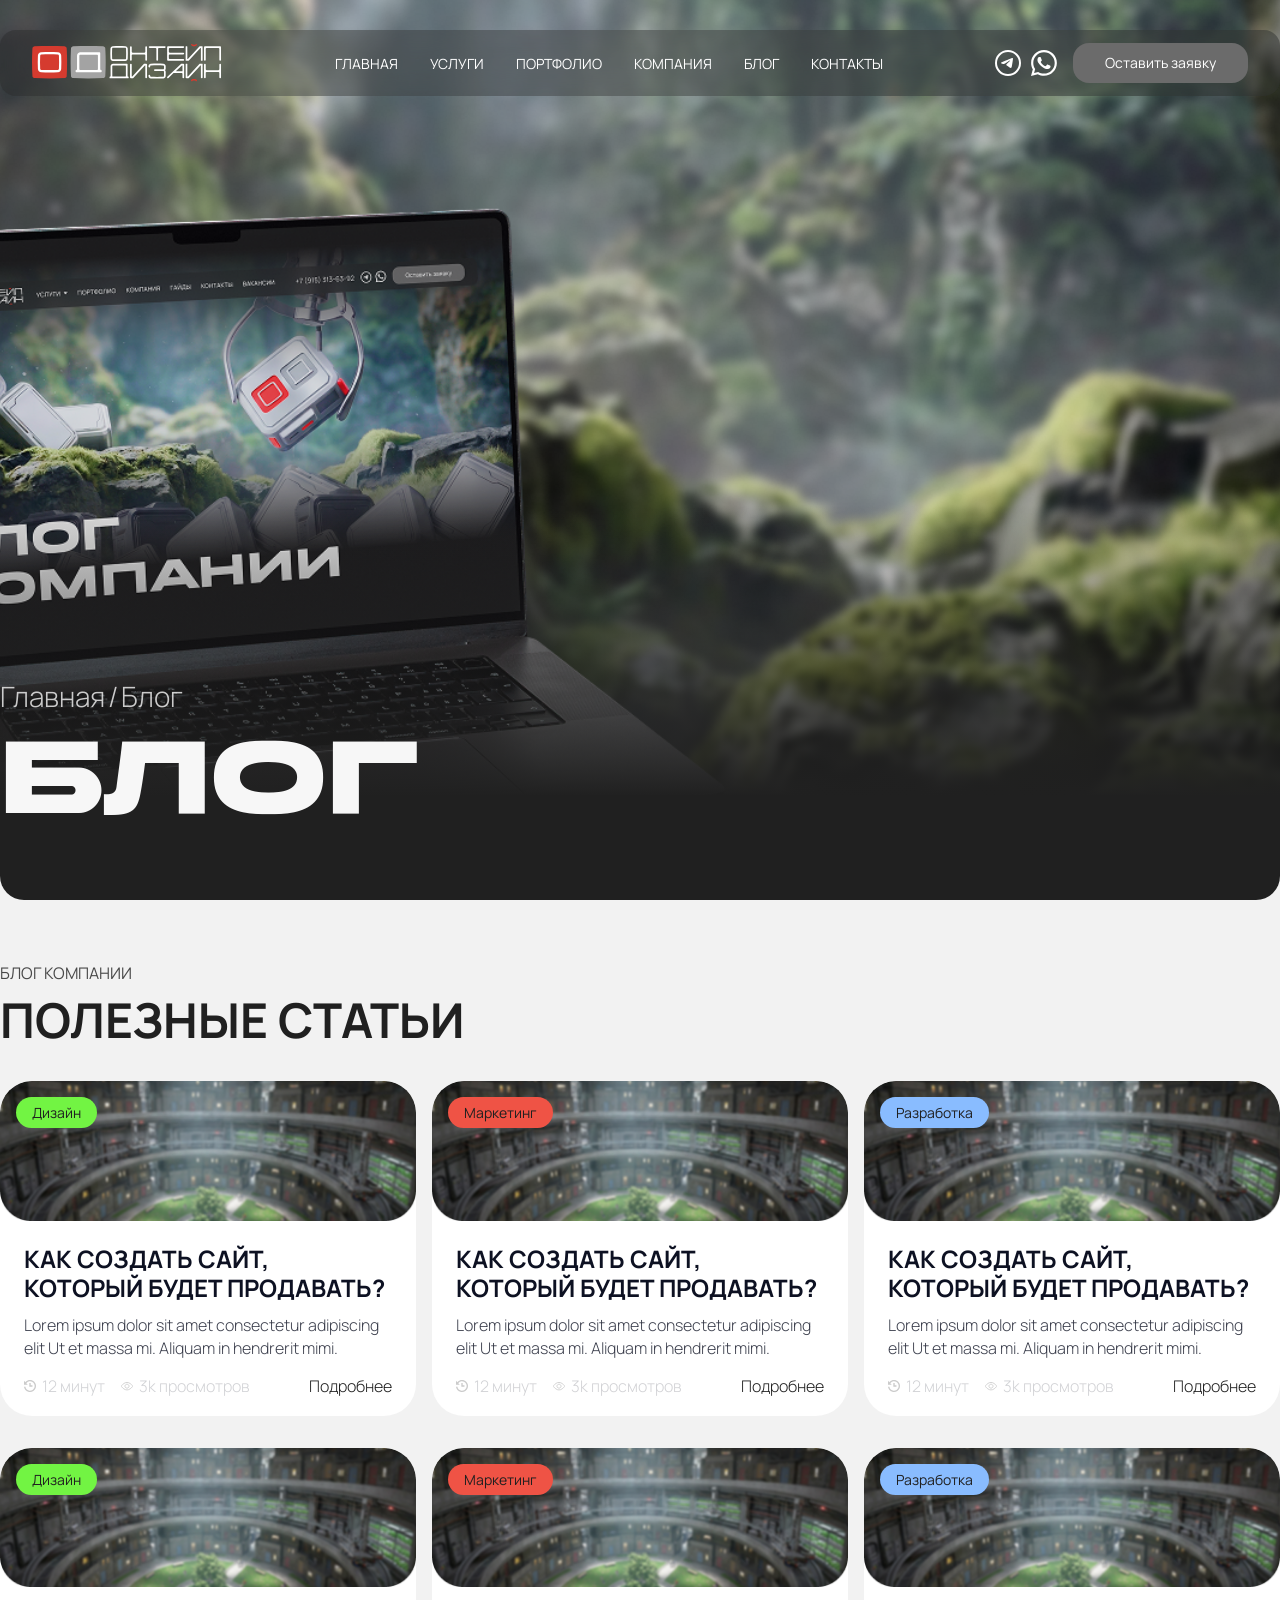
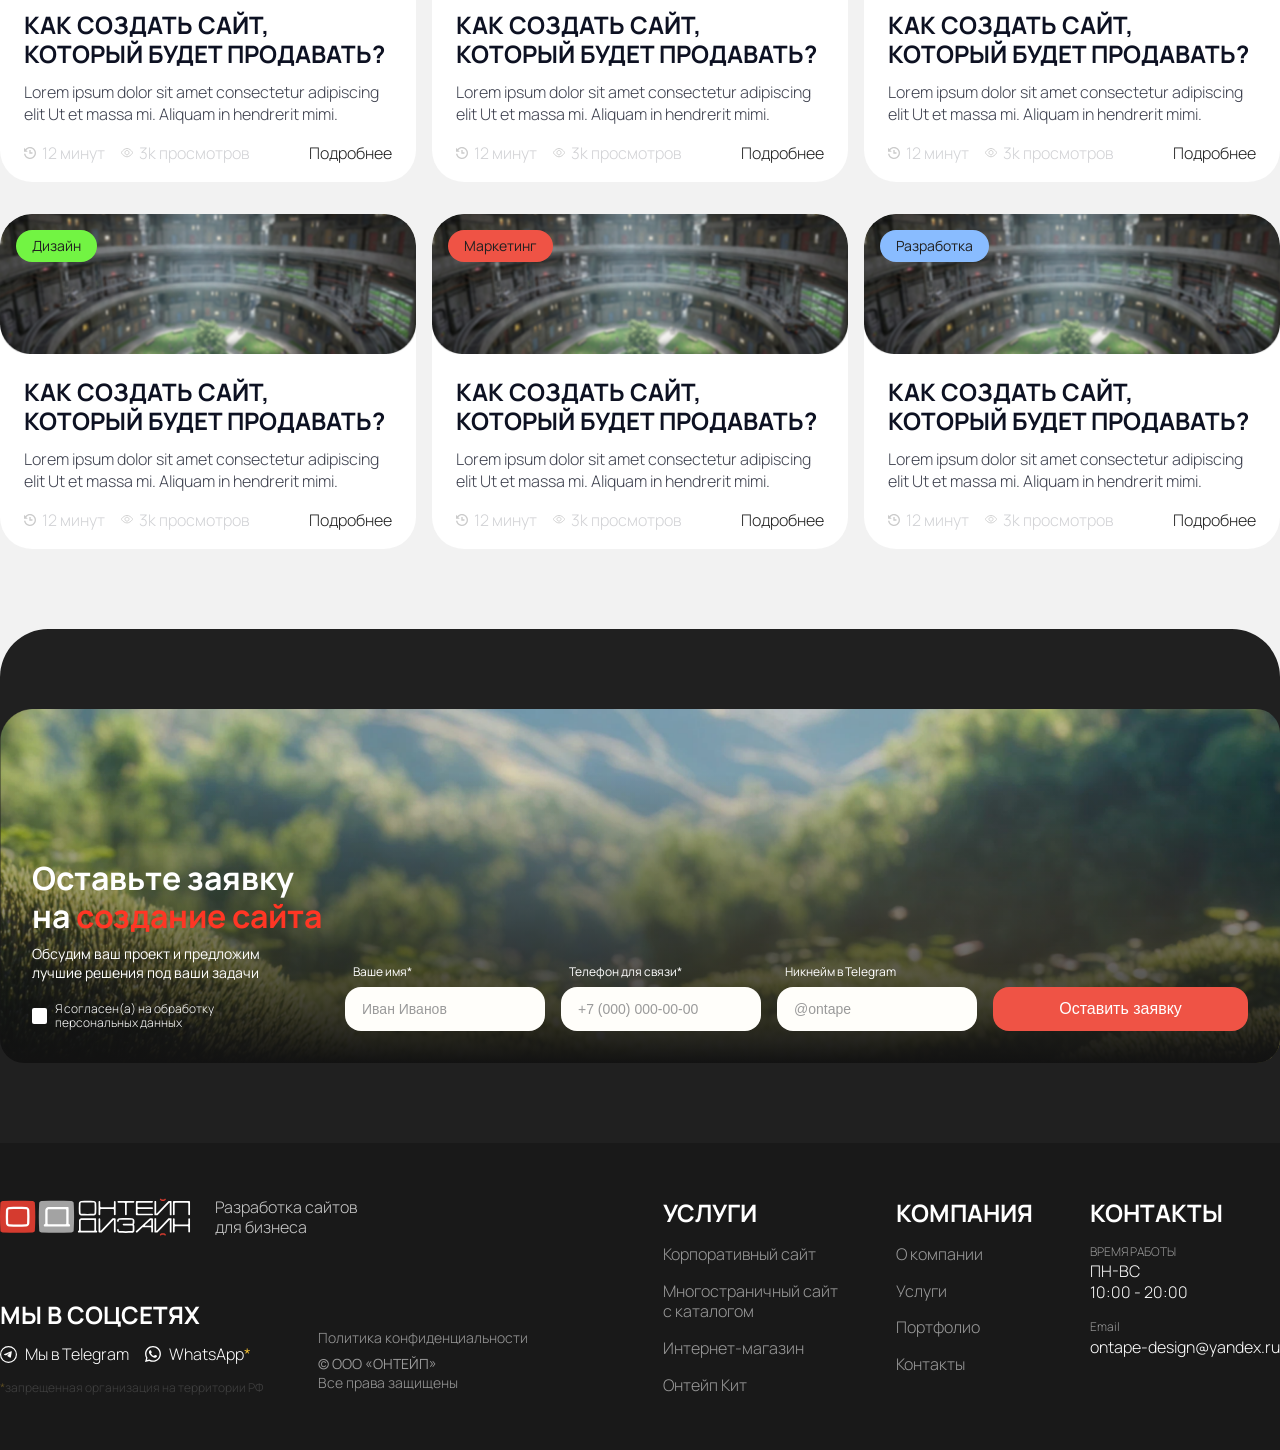
==== commit 5acf664b: "nc" ====
--- a/blog.html
+++ b/blog.html
@@ -22,6 +22,9 @@
                         <nav aria-label="Основная навигация" class="desktop-nav">
                             <ul class="nav__list">
                                 <li class="nav__item">
+                                    <a class="nav__link" href="index.html">Главная</a>
+                                </li>
+                                <li class="nav__item">
                                     <a class="nav__link" href="services.html">Услуги</a>
                                 </li>
                                 <li class="nav__item">
@@ -31,21 +34,18 @@
                                     <a class="nav__link" href="company.html">компания</a>
                                 </li>
                                 <li class="nav__item">
-                                    <a class="nav__link" href="blog.html">ГАЙДЫ</a>
+                                    <a class="nav__link" href="blog.html">блог</a>
                                 </li>
                                 <li class="nav__item">
                                     <a class="nav__link" href="contacts.html">Контакты</a>
-                                </li>
-                                <li class="nav__item">
-                                    <a class="nav__link" href="company.html#vacancy">Вакансии</a>
                                 </li>
                             </ul>
                         </nav>
 
                         <div class="header__right">
-                            <a href="tel:+79153136392" class="header__phone">+7 (915) 313-63-92</a>
                             <div class="header__right_icon flex_row">
-                                <a href="" target="_blank" class="icon-btn" aria-label="Telegram">
+                                <a href="https://t.me/@Ontape_Design" target="_blank" class="icon-btn"
+                                    aria-label="Telegram">
                                     <svg class="icon-btn__icon" width="26" height="26" viewBox="0 0 26 26" fill="none"
                                         xmlns="http://www.w3.org/2000/svg">
                                         <g clip-path="url(#clip0_673_715)">
@@ -63,7 +63,8 @@
                                         </defs>
                                     </svg>
                                 </a>
-                                <a href="" target="_blank" class="icon-btn" aria-label="WhatsApp">
+                                <a href="https://wa.me/+7 916 425 13 33" target="_blank" class="icon-btn"
+                                    aria-label="WhatsApp">
                                     <svg class="icon-btn__icon" width="26" height="26" viewBox="0 0 26 26" fill="none"
                                         xmlns="http://www.w3.org/2000/svg">
                                         <path
@@ -84,9 +85,7 @@
                     </div>
 
                     <div class="mobile-menu" id="mobileMenu">
-                        <div class="header__right">
-                            <a href="tel:+79153136392" class="header__phone">+7 (915) 313-63-92</a>
-                        </div>
+
                         <ul class="nav__list">
                             <ul class="nav__list">
                                 <li class="nav__item">
@@ -128,7 +127,7 @@
                                 <li class="breadcrumbs__separator">/</li>
                                 &nbsp;
                                 <li class="breadcrumbs__item">
-                                    <span class="breadcrumbs__current">Блог</span>
+                                    <a class="breadcrumbs__link" href="blog.html">Блог</a>
                                 </li>
                             </ol>
                         </nav>
@@ -145,236 +144,271 @@
                 </div>
                 <div class="text_block__v10--content grid-3">
                     <div class="text_block__v10--card card">
-                        <div class="text_block__v10_img">
-                            <img src="./assets/images/articles/Rectangle 25.png" alt="">
-                            <p class="text_block__v10_tag" style="background-color: rgba(114, 244, 67, 1);">Дизайн</p>
-                        </div>
-                        <div class="text_block__v10--card_content">
-                            <h2>Как создать сайт,
-                                который будет продавать?</h2>
-                            <p>Lorem ipsum dolor sit amet consectetur adipiscing elit Ut et massa mi. Aliquam in
-                                hendrerit mimi.</p>
-                            <div class="text_block__v10_bottom">
-                                <div class="text_block__v10_info_tags flex_row">
-                                    <div class="text_block__v10_info flex_row">
-                                        <img src="./assets/images/articles/Vector-3.svg" alt="">
-                                        <p>12 минут</p>
-                                    </div>
-                                    <div class="text_block__v10_info flex_row">
-                                        <img src="./assets/images/articles/Group 1321315159.svg" alt="">
-                                        <p>3k просмотров</p>
-                                    </div>
-                                </div>
-                                <a href="" class="text_block__v10--btn">Подробнее</a>
-                            </div>
-                        </div>
-                    </div>
-                    <div class="text_block__v10--card card">
-                        <div class="text_block__v10_img">
-                            <img src="./assets/images/articles/Rectangle 25.png" alt="">
-                            <p class="text_block__v10_tag" style="background-color: rgba(239, 83, 69, 1)">Маркетинг</p>
-                        </div>
-                        <div class="text_block__v10--card_content">
-                            <h2>Как создать сайт,
-                                который будет продавать?</h2>
-                            <p>Lorem ipsum dolor sit amet consectetur adipiscing elit Ut et massa mi. Aliquam in
-                                hendrerit mimi.</p>
-                            <div class="text_block__v10_bottom">
-                                <div class="text_block__v10_info_tags flex_row">
-                                    <div class="text_block__v10_info flex_row">
-                                        <img src="./assets/images/articles/Vector-3.svg" alt="">
-                                        <p>12 минут</p>
-                                    </div>
-                                    <div class="text_block__v10_info flex_row">
-                                        <img src="./assets/images/articles/Group 1321315159.svg" alt="">
-                                        <p>3k просмотров</p>
-                                    </div>
-                                </div>
-                                <a href="" class="text_block__v10--btn">Подробнее</a>
-                            </div>
-                        </div>
-                    </div>
-                    <div class="text_block__v10--card card">
-                        <div class="text_block__v10_img">
-                            <img src="./assets/images/articles/Rectangle 25.png" alt="">
-                            <p class="text_block__v10_tag" style="background-color: rgba(137, 188, 255, 1);">Разработка
-                            </p>
-                        </div>
-                        <div class="text_block__v10--card_content">
-                            <h2>Как создать сайт,
-                                который будет продавать?</h2>
-                            <p>Lorem ipsum dolor sit amet consectetur adipiscing elit Ut et massa mi. Aliquam in
-                                hendrerit mimi.</p>
-                            <div class="text_block__v10_bottom">
-                                <div class="text_block__v10_info_tags flex_row">
-                                    <div class="text_block__v10_info flex_row">
-                                        <img src="./assets/images/articles/Vector-3.svg" alt="">
-                                        <p>12 минут</p>
-                                    </div>
-                                    <div class="text_block__v10_info flex_row">
-                                        <img src="./assets/images/articles/Group 1321315159.svg" alt="">
-                                        <p>3k просмотров</p>
-                                    </div>
-                                </div>
-                                <a href="" class="text_block__v10--btn">Подробнее</a>
-                            </div>
-                        </div>
+                        <a href="#">
+                            <div class="text_block__v10_img">
+                                <img src="./assets/images/articles/Rectangle 25.png" alt="">
+                                <p class="text_block__v10_tag" style="background-color: rgba(114, 244, 67, 1);">Дизайн
+                                </p>
+                            </div>
+                            <div class="text_block__v10--card_content">
+                                <h2>Как создать сайт,
+                                    который будет продавать?</h2>
+                                <p>Lorem ipsum dolor sit amet consectetur adipiscing elit Ut et massa mi. Aliquam in
+                                    hendrerit mimi.</p>
+                                <div class="text_block__v10_bottom">
+                                    <div class="text_block__v10_info_tags flex_row">
+                                        <div class="text_block__v10_info flex_row">
+                                            <img src="./assets/images/articles/Vector-3.svg" alt="">
+                                            <p>12 минут</p>
+                                        </div>
+                                        <div class="text_block__v10_info flex_row">
+                                            <img src="./assets/images/articles/Group 1321315159.svg" alt="">
+                                            <p>3k просмотров</p>
+                                        </div>
+                                    </div>
+                                    <a href="" class="text_block__v10--btn">Подробнее</a>
+                                </div>
+                            </div>
+                        </a>
+                    </div>
+                    <div class="text_block__v10--card card">
+                        <a href="#">
+
+                            <div class="text_block__v10_img">
+                                <img src="./assets/images/articles/Rectangle 25.png" alt="">
+                                <p class="text_block__v10_tag" style="background-color: rgba(239, 83, 69, 1)">Маркетинг
+                                </p>
+                            </div>
+                            <div class="text_block__v10--card_content">
+                                <h2>Как создать сайт,
+                                    который будет продавать?</h2>
+                                <p>Lorem ipsum dolor sit amet consectetur adipiscing elit Ut et massa mi. Aliquam in
+                                    hendrerit mimi.</p>
+                                <div class="text_block__v10_bottom">
+                                    <div class="text_block__v10_info_tags flex_row">
+                                        <div class="text_block__v10_info flex_row">
+                                            <img src="./assets/images/articles/Vector-3.svg" alt="">
+                                            <p>12 минут</p>
+                                        </div>
+                                        <div class="text_block__v10_info flex_row">
+                                            <img src="./assets/images/articles/Group 1321315159.svg" alt="">
+                                            <p>3k просмотров</p>
+                                        </div>
+                                    </div>
+                                    <a href="" class="text_block__v10--btn">Подробнее</a>
+                                </div>
+                            </div>
+                        </a>
+                    </div>
+                    <div class="text_block__v10--card card">
+                        <a href="#">
+
+                            <div class="text_block__v10_img">
+                                <img src="./assets/images/articles/Rectangle 25.png" alt="">
+                                <p class="text_block__v10_tag" style="background-color: rgba(137, 188, 255, 1);">
+                                    Разработка
+                                </p>
+                            </div>
+                            <div class="text_block__v10--card_content">
+                                <h2>Как создать сайт,
+                                    который будет продавать?</h2>
+                                <p>Lorem ipsum dolor sit amet consectetur adipiscing elit Ut et massa mi. Aliquam in
+                                    hendrerit mimi.</p>
+                                <div class="text_block__v10_bottom">
+                                    <div class="text_block__v10_info_tags flex_row">
+                                        <div class="text_block__v10_info flex_row">
+                                            <img src="./assets/images/articles/Vector-3.svg" alt="">
+                                            <p>12 минут</p>
+                                        </div>
+                                        <div class="text_block__v10_info flex_row">
+                                            <img src="./assets/images/articles/Group 1321315159.svg" alt="">
+                                            <p>3k просмотров</p>
+                                        </div>
+                                    </div>
+                                    <a href="" class="text_block__v10--btn">Подробнее</a>
+                                </div>
+                            </div>
+                        </a>
                     </div>
                 </div>
                 <div class="text_block__v10--content grid-3">
                     <div class="text_block__v10--card card">
-                        <div class="text_block__v10_img">
-                            <img src="./assets/images/articles/Rectangle 25.png" alt="">
-                            <p class="text_block__v10_tag" style="background-color: rgba(114, 244, 67, 1);">Дизайн</p>
-                        </div>
-                        <div class="text_block__v10--card_content">
-                            <h2>Как создать сайт,
-                                который будет продавать?</h2>
-                            <p>Lorem ipsum dolor sit amet consectetur adipiscing elit Ut et massa mi. Aliquam in
-                                hendrerit mimi.</p>
-                            <div class="text_block__v10_bottom">
-                                <div class="text_block__v10_info_tags flex_row">
-                                    <div class="text_block__v10_info flex_row">
-                                        <img src="./assets/images/articles/Vector-3.svg" alt="">
-                                        <p>12 минут</p>
-                                    </div>
-                                    <div class="text_block__v10_info flex_row">
-                                        <img src="./assets/images/articles/Group 1321315159.svg" alt="">
-                                        <p>3k просмотров</p>
-                                    </div>
-                                </div>
-                                <a href="" class="text_block__v10--btn">Подробнее</a>
-                            </div>
-                        </div>
-                    </div>
-                    <div class="text_block__v10--card card">
-                        <div class="text_block__v10_img">
-                            <img src="./assets/images/articles/Rectangle 25.png" alt="">
-                            <p class="text_block__v10_tag" style="background-color: rgba(239, 83, 69, 1)">Маркетинг</p>
-                        </div>
-                        <div class="text_block__v10--card_content">
-                            <h2>Как создать сайт,
-                                который будет продавать?</h2>
-                            <p>Lorem ipsum dolor sit amet consectetur adipiscing elit Ut et massa mi. Aliquam in
-                                hendrerit mimi.</p>
-                            <div class="text_block__v10_bottom">
-                                <div class="text_block__v10_info_tags flex_row">
-                                    <div class="text_block__v10_info flex_row">
-                                        <img src="./assets/images/articles/Vector-3.svg" alt="">
-                                        <p>12 минут</p>
-                                    </div>
-                                    <div class="text_block__v10_info flex_row">
-                                        <img src="./assets/images/articles/Group 1321315159.svg" alt="">
-                                        <p>3k просмотров</p>
-                                    </div>
-                                </div>
-                                <a href="" class="text_block__v10--btn">Подробнее</a>
-                            </div>
-                        </div>
-                    </div>
-                    <div class="text_block__v10--card card">
-                        <div class="text_block__v10_img">
-                            <img src="./assets/images/articles/Rectangle 25.png" alt="">
-                            <p class="text_block__v10_tag" style="background-color: rgba(137, 188, 255, 1);">Разработка
-                            </p>
-                        </div>
-                        <div class="text_block__v10--card_content">
-                            <h2>Как создать сайт,
-                                который будет продавать?</h2>
-                            <p>Lorem ipsum dolor sit amet consectetur adipiscing elit Ut et massa mi. Aliquam in
-                                hendrerit mimi.</p>
-                            <div class="text_block__v10_bottom">
-                                <div class="text_block__v10_info_tags flex_row">
-                                    <div class="text_block__v10_info flex_row">
-                                        <img src="./assets/images/articles/Vector-3.svg" alt="">
-                                        <p>12 минут</p>
-                                    </div>
-                                    <div class="text_block__v10_info flex_row">
-                                        <img src="./assets/images/articles/Group 1321315159.svg" alt="">
-                                        <p>3k просмотров</p>
-                                    </div>
-                                </div>
-                                <a href="" class="text_block__v10--btn">Подробнее</a>
-                            </div>
-                        </div>
+                        <a href="#">
+
+                            <div class="text_block__v10_img">
+                                <img src="./assets/images/articles/Rectangle 25.png" alt="">
+                                <p class="text_block__v10_tag" style="background-color: rgba(114, 244, 67, 1);">Дизайн
+                                </p>
+                            </div>
+                            <div class="text_block__v10--card_content">
+                                <h2>Как создать сайт,
+                                    который будет продавать?</h2>
+                                <p>Lorem ipsum dolor sit amet consectetur adipiscing elit Ut et massa mi. Aliquam in
+                                    hendrerit mimi.</p>
+                                <div class="text_block__v10_bottom">
+                                    <div class="text_block__v10_info_tags flex_row">
+                                        <div class="text_block__v10_info flex_row">
+                                            <img src="./assets/images/articles/Vector-3.svg" alt="">
+                                            <p>12 минут</p>
+                                        </div>
+                                        <div class="text_block__v10_info flex_row">
+                                            <img src="./assets/images/articles/Group 1321315159.svg" alt="">
+                                            <p>3k просмотров</p>
+                                        </div>
+                                    </div>
+                                    <a href="" class="text_block__v10--btn">Подробнее</a>
+                                </div>
+                            </div>
+                        </a>
+                    </div>
+                    <div class="text_block__v10--card card">
+                        <a href="#">
+
+                            <div class="text_block__v10_img">
+                                <img src="./assets/images/articles/Rectangle 25.png" alt="">
+                                <p class="text_block__v10_tag" style="background-color: rgba(239, 83, 69, 1)">Маркетинг
+                                </p>
+                            </div>
+                            <div class="text_block__v10--card_content">
+                                <h2>Как создать сайт,
+                                    который будет продавать?</h2>
+                                <p>Lorem ipsum dolor sit amet consectetur adipiscing elit Ut et massa mi. Aliquam in
+                                    hendrerit mimi.</p>
+                                <div class="text_block__v10_bottom">
+                                    <div class="text_block__v10_info_tags flex_row">
+                                        <div class="text_block__v10_info flex_row">
+                                            <img src="./assets/images/articles/Vector-3.svg" alt="">
+                                            <p>12 минут</p>
+                                        </div>
+                                        <div class="text_block__v10_info flex_row">
+                                            <img src="./assets/images/articles/Group 1321315159.svg" alt="">
+                                            <p>3k просмотров</p>
+                                        </div>
+                                    </div>
+                                    <a href="" class="text_block__v10--btn">Подробнее</a>
+                                </div>
+                            </div>
+                        </a>
+                    </div>
+                    <div class="text_block__v10--card card">
+                        <a href="#">
+
+                            <div class="text_block__v10_img">
+                                <img src="./assets/images/articles/Rectangle 25.png" alt="">
+                                <p class="text_block__v10_tag" style="background-color: rgba(137, 188, 255, 1);">
+                                    Разработка
+                                </p>
+                            </div>
+                            <div class="text_block__v10--card_content">
+                                <h2>Как создать сайт,
+                                    который будет продавать?</h2>
+                                <p>Lorem ipsum dolor sit amet consectetur adipiscing elit Ut et massa mi. Aliquam in
+                                    hendrerit mimi.</p>
+                                <div class="text_block__v10_bottom">
+                                    <div class="text_block__v10_info_tags flex_row">
+                                        <div class="text_block__v10_info flex_row">
+                                            <img src="./assets/images/articles/Vector-3.svg" alt="">
+                                            <p>12 минут</p>
+                                        </div>
+                                        <div class="text_block__v10_info flex_row">
+                                            <img src="./assets/images/articles/Group 1321315159.svg" alt="">
+                                            <p>3k просмотров</p>
+                                        </div>
+                                    </div>
+                                    <a href="" class="text_block__v10--btn">Подробнее</a>
+                                </div>
+                            </div>
+                        </a>
                     </div>
                 </div>
                 <div class="text_block__v10--content grid-3">
                     <div class="text_block__v10--card card">
-                        <div class="text_block__v10_img">
-                            <img src="./assets/images/articles/Rectangle 25.png" alt="">
-                            <p class="text_block__v10_tag" style="background-color: rgba(114, 244, 67, 1);">Дизайн</p>
-                        </div>
-                        <div class="text_block__v10--card_content">
-                            <h2>Как создать сайт,
-                                который будет продавать?</h2>
-                            <p>Lorem ipsum dolor sit amet consectetur adipiscing elit Ut et massa mi. Aliquam in
-                                hendrerit mimi.</p>
-                            <div class="text_block__v10_bottom">
-                                <div class="text_block__v10_info_tags flex_row">
-                                    <div class="text_block__v10_info flex_row">
-                                        <img src="./assets/images/articles/Vector-3.svg" alt="">
-                                        <p>12 минут</p>
-                                    </div>
-                                    <div class="text_block__v10_info flex_row">
-                                        <img src="./assets/images/articles/Group 1321315159.svg" alt="">
-                                        <p>3k просмотров</p>
-                                    </div>
-                                </div>
-                                <a href="" class="text_block__v10--btn">Подробнее</a>
-                            </div>
-                        </div>
-                    </div>
-                    <div class="text_block__v10--card card">
-                        <div class="text_block__v10_img">
-                            <img src="./assets/images/articles/Rectangle 25.png" alt="">
-                            <p class="text_block__v10_tag" style="background-color: rgba(239, 83, 69, 1)">Маркетинг</p>
-                        </div>
-                        <div class="text_block__v10--card_content">
-                            <h2>Как создать сайт,
-                                который будет продавать?</h2>
-                            <p>Lorem ipsum dolor sit amet consectetur adipiscing elit Ut et massa mi. Aliquam in
-                                hendrerit mimi.</p>
-                            <div class="text_block__v10_bottom">
-                                <div class="text_block__v10_info_tags flex_row">
-                                    <div class="text_block__v10_info flex_row">
-                                        <img src="./assets/images/articles/Vector-3.svg" alt="">
-                                        <p>12 минут</p>
-                                    </div>
-                                    <div class="text_block__v10_info flex_row">
-                                        <img src="./assets/images/articles/Group 1321315159.svg" alt="">
-                                        <p>3k просмотров</p>
-                                    </div>
-                                </div>
-                                <a href="" class="text_block__v10--btn">Подробнее</a>
-                            </div>
-                        </div>
-                    </div>
-                    <div class="text_block__v10--card card">
-                        <div class="text_block__v10_img">
-                            <img src="./assets/images/articles/Rectangle 25.png" alt="">
-                            <p class="text_block__v10_tag" style="background-color: rgba(137, 188, 255, 1);">Разработка
-                            </p>
-                        </div>
-                        <div class="text_block__v10--card_content">
-                            <h2>Как создать сайт,
-                                который будет продавать?</h2>
-                            <p>Lorem ipsum dolor sit amet consectetur adipiscing elit Ut et massa mi. Aliquam in
-                                hendrerit mimi.</p>
-                            <div class="text_block__v10_bottom">
-                                <div class="text_block__v10_info_tags flex_row">
-                                    <div class="text_block__v10_info flex_row">
-                                        <img src="./assets/images/articles/Vector-3.svg" alt="">
-                                        <p>12 минут</p>
-                                    </div>
-                                    <div class="text_block__v10_info flex_row">
-                                        <img src="./assets/images/articles/Group 1321315159.svg" alt="">
-                                        <p>3k просмотров</p>
-                                    </div>
-                                </div>
-                                <a href="" class="text_block__v10--btn">Подробнее</a>
-                            </div>
-                        </div>
+                        <a href="#">
+
+                            <div class="text_block__v10_img">
+                                <img src="./assets/images/articles/Rectangle 25.png" alt="">
+                                <p class="text_block__v10_tag" style="background-color: rgba(114, 244, 67, 1);">Дизайн
+                                </p>
+                            </div>
+                            <div class="text_block__v10--card_content">
+                                <h2>Как создать сайт,
+                                    который будет продавать?</h2>
+                                <p>Lorem ipsum dolor sit amet consectetur adipiscing elit Ut et massa mi. Aliquam in
+                                    hendrerit mimi.</p>
+                                <div class="text_block__v10_bottom">
+                                    <div class="text_block__v10_info_tags flex_row">
+                                        <div class="text_block__v10_info flex_row">
+                                            <img src="./assets/images/articles/Vector-3.svg" alt="">
+                                            <p>12 минут</p>
+                                        </div>
+                                        <div class="text_block__v10_info flex_row">
+                                            <img src="./assets/images/articles/Group 1321315159.svg" alt="">
+                                            <p>3k просмотров</p>
+                                        </div>
+                                    </div>
+                                    <a href="" class="text_block__v10--btn">Подробнее</a>
+                                </div>
+                            </div>
+                        </a>
+                    </div>
+                    <div class="text_block__v10--card card">
+                        <a href="#">
+
+                            <div class="text_block__v10_img">
+                                <img src="./assets/images/articles/Rectangle 25.png" alt="">
+                                <p class="text_block__v10_tag" style="background-color: rgba(239, 83, 69, 1)">Маркетинг
+                                </p>
+                            </div>
+                            <div class="text_block__v10--card_content">
+                                <h2>Как создать сайт,
+                                    который будет продавать?</h2>
+                                <p>Lorem ipsum dolor sit amet consectetur adipiscing elit Ut et massa mi. Aliquam in
+                                    hendrerit mimi.</p>
+                                <div class="text_block__v10_bottom">
+                                    <div class="text_block__v10_info_tags flex_row">
+                                        <div class="text_block__v10_info flex_row">
+                                            <img src="./assets/images/articles/Vector-3.svg" alt="">
+                                            <p>12 минут</p>
+                                        </div>
+                                        <div class="text_block__v10_info flex_row">
+                                            <img src="./assets/images/articles/Group 1321315159.svg" alt="">
+                                            <p>3k просмотров</p>
+                                        </div>
+                                    </div>
+                                    <a href="" class="text_block__v10--btn">Подробнее</a>
+                                </div>
+                            </div>
+                        </a>
+                    </div>
+                    <div class="text_block__v10--card card">
+                        <a href="#">
+
+                            <div class="text_block__v10_img">
+                                <img src="./assets/images/articles/Rectangle 25.png" alt="">
+                                <p class="text_block__v10_tag" style="background-color: rgba(137, 188, 255, 1);">
+                                    Разработка
+                                </p>
+                            </div>
+                            <div class="text_block__v10--card_content">
+                                <h2>Как создать сайт,
+                                    который будет продавать?</h2>
+                                <p>Lorem ipsum dolor sit amet consectetur adipiscing elit Ut et massa mi. Aliquam in
+                                    hendrerit mimi.</p>
+                                <div class="text_block__v10_bottom">
+                                    <div class="text_block__v10_info_tags flex_row">
+                                        <div class="text_block__v10_info flex_row">
+                                            <img src="./assets/images/articles/Vector-3.svg" alt="">
+                                            <p>12 минут</p>
+                                        </div>
+                                        <div class="text_block__v10_info flex_row">
+                                            <img src="./assets/images/articles/Group 1321315159.svg" alt="">
+                                            <p>3k просмотров</p>
+                                        </div>
+                                    </div>
+                                    <a href="" class="text_block__v10--btn">Подробнее</a>
+                                </div>
+                            </div>
+                        </a>
                     </div>
                 </div>
             </section>
@@ -480,10 +514,10 @@
                                 <h4>Email</h4>
                                 <a href="mailto:ontape-design@yandex.ru">ontape-design@yandex.ru</a>
                             </div>
-                            <div class="footer_tel flex_column">
+                            <!-- <div class="footer_tel flex_column">
                                 <h4>Телефон</h4>
                                 <a href="tel:+79153136392">+7 (915) 313-63-92</a>
-                            </div>
+                            </div> -->
                         </div>
                     </div>
                 </div>
--- a/assets/css/style.css
+++ b/assets/css/style.css
@@ -1,6 +1,25 @@
 @font-face {
     font-family: 'Manrope';
-    src: url('../fonts/Manrope-VariableFont_wght.ttf');
+    src: url('../fonts/Manrope-Bold.ttf');
+    font-weight: 700;
+}
+
+@font-face {
+    font-family: 'Manrope';
+    src: url('../fonts/Manrope-Medium.ttf');
+    font-weight: 500;
+}
+
+@font-face {
+    font-family: 'Manrope';
+    src: url('../fonts/Manrope-Regular.ttf');
+    font-weight: 400;
+}
+
+@font-face {
+    font-family: 'Manrope';
+    src: url('../fonts/Manrope-Light.ttf');
+    font-weight: 300;
 }
 
 @font-face {
@@ -129,6 +148,7 @@
         sans-serif;
     color: var(--text);
     background: var(--background);
+    overflow-x: hidden;
 }
 
 .container {
@@ -257,7 +277,7 @@
 }
 
 .card-2 {
-    background-color: rgba(255, 232, 154, 0.8);
+    background-color: rgba(42, 42, 42, 1);
     border-radius: 24px;
     position: relative;
     overflow: hidden;
@@ -375,7 +395,7 @@
 .desktop-nav .nav__list {
     display: flex;
     align-items: center;
-    gap: 24px;
+    gap: 32px;
     list-style: none;
     padding: 0;
     margin: 0;
@@ -387,7 +407,7 @@
     transition: color 150ms ease;
     text-transform: uppercase;
     line-height: 20px;
-    letter-spacing: 2%;
+    letter-spacing: 4%;
     font-weight: 400;
     text-decoration: none;
     transition: 0.5s ease;
@@ -407,7 +427,6 @@
     display: flex;
     align-items: center;
     gap: 16px;
-    padding-left: 15px;
 }
 
 .header__phone {
@@ -658,18 +677,36 @@
 .cases--content {
     display: none;
     opacity: 0;
-}
-
-.cases--content.active {
-    display: block;
+    justify-content: center;
     gap: 24px;
     align-items: center;
-     animation: fadeIn 0.4s ease forwards;
+}
+
+.cases--content.static {
+    display: flex;
+    opacity: 1;
+    justify-content: center;
+    gap: 24px;
+    align-items: center;
+}
+
+
+.cases--content.active {
+    display: flex;
+    gap: 24px;
+    align-items: center;
+    animation: fadeIn 0.4s ease forwards;
+    justify-content: center;
 }
 
 @keyframes fadeIn {
-    from { opacity: 0; }
-    to { opacity: 1; }
+    from {
+        opacity: 0;
+    }
+
+    to {
+        opacity: 1;
+    }
 }
 
 
@@ -1029,6 +1066,9 @@
 }
 
 /* text_block__v3 */
+.dark-section.text_block__v3 .title_content {
+    color: #fff;
+}
 
 .text_block__v3__title {
     display: flex;
@@ -1037,13 +1077,16 @@
 }
 
 .text_block__v3__title--btn {
-    background: #FAFAFA;
+    background: #fff;
     border-radius: 16px;
-    padding: 10px 32px;
+    padding: 12px 48px;
     line-height: 20px;
     letter-spacing: 2%;
     font-weight: 400;
-}
+    color: #2A2A2A;
+    max-width: fit-content;
+}
+
 
 .text_block__v3--content.grid-2 {
     grid-template-rows: 450px;
@@ -1067,19 +1110,41 @@
     margin-top: 24px;
 }
 
+.dark-section .text_block__v3 {
+    color: #fff;
+}
+
+.dark-section .text_block__v3--btn {
+    background-color: #fff;
+    border-radius: 16px;
+    color: #2A2A2A;
+    font-size: 16px;
+    line-height: 20px;
+    letter-spacing: 2%;
+    padding: 12px;
+    text-align: center;
+    width: 100%;
+    font-weight: 400;
+    display: block;
+    margin-top: 24px;
+}
+
 .card-2::before {
     content: '';
     position: absolute;
-    bottom: -20px;
-    left: 44px;
+    bottom: 0;
+    left: 0;
+    right: 0;
+    z-index: 0;
 
     height: 100%;
-    width: 812px;
-    background-image: url(../images/secrives/services1.png);
+    width: 100%;
+    background-image: url(../images/services/ser1.png);
+    mask-image: radial-gradient(54.85% 54.85% at 48.22% 54.46%, #D9D9D9 33.17%, rgba(115, 115, 115, 0) 100%);
+    -webkit-mask-image: radial-gradient(54.85% 54.85% at 48.22% 54.46%, #D9D9D9 33.17%, rgba(115, 115, 115, 0) 100%);
     background-repeat: no-repeat;
     background-position: bottom left;
     background-size: contain;
-    z-index: 1;
     pointer-events: none;
 }
 
@@ -1094,7 +1159,8 @@
     justify-content: space-between;
     padding: 32px;
     gap: 75px;
-    height: 100%;
+    max-height: 450px;
+    height: 450px;
 }
 
 .text_block__v3_top {
@@ -1111,6 +1177,7 @@
     letter-spacing: 2%;
     font-weight: 700;
     white-space: pre-line;
+    z-index: 1;
 }
 
 .text_block__v3_topv3 p {
@@ -1146,6 +1213,7 @@
     font-size: 22px;
     line-height: 140%;
     font-weight: 400;
+    color: #fff;
 }
 
 .text_block__v3_btm {
@@ -1175,6 +1243,33 @@
     font-weight: 300;
     line-height: 120%;
     letter-spacing: 2%;
+}
+
+.dark-section .text_block__v3_btm_setup p {
+
+    color: #fff;
+}
+
+.dark-section .text_block__v3_btm_setup_cheaps p {
+    border-radius: 8px;
+    background-color: rgba(255, 255, 255, 0.2);
+    backdrop-filter: blur(10px);
+    -webkit-backdrop-filter: blur(10px);
+    padding: 6px 12px;
+    font-weight: 400;
+    font-size: 14px;
+    line-height: 140%;
+    align-items: center;
+    max-width: fit-content;
+}
+
+.dark-section .text_block__v3--card_wrapper {
+    backdrop-filter: blur(10px);
+    -webkit-backdrop-filter: blur(10px);
+}
+
+.dark-section .text_block__v3_btm_setup {
+    gap: 8px;
 }
 
 .text_block__v3_btm_setup_cheaps {
@@ -1192,11 +1287,6 @@
     line-height: 140%;
 }
 
-.text_block__v3_btm_info {
-    width: 373px;
-    padding-right: 23px;
-}
-
 .text_block__v3_btm_text {
     font-size: 16px;
     line-height: 140%;
@@ -1238,7 +1328,7 @@
 }
 
 .card-3 {
-    background-color: rgba(177, 222, 255, 0.8);
+    background-color: rgba(42, 42, 42, 1);
     border-radius: 24px;
     position: relative;
     overflow: hidden;
@@ -1251,17 +1341,19 @@
     left: 0px;
 
     height: 100%;
-    width: 643px;
-    background-image: url(../images/secrives/services2.png);
+    width: 100%;
+    background-image: url(../images/services/ser2.png);
+    mask-image: linear-gradient(180.32deg, rgba(136, 136, 136, 0) 0.29%, rgba(206, 206, 206, 0.37) 22.94%, #FFFFFF 38.95%, #CBCBCB 57.58%, rgba(154, 154, 154, 0) 86.46%, rgba(115, 115, 115, 0) 99.74%);
+    -webkit-mask-image: linear-gradient(180.32deg, rgba(136, 136, 136, 0) 0.29%, rgba(206, 206, 206, 0.37) 22.94%, #FFFFFF 38.95%, #CBCBCB 57.58%, rgba(154, 154, 154, 0) 86.46%, rgba(115, 115, 115, 0) 99.74%);
     background-repeat: no-repeat;
     background-position: bottom left;
     background-size: contain;
-    z-index: 1;
+    z-index: 0;
     pointer-events: none;
 }
 
 .card-4 {
-    background-color: rgba(215, 196, 255, 0.8);
+    background-color: rgba(42, 42, 42, 1);
     border-radius: 24px;
     position: relative;
     overflow: hidden;
@@ -1271,15 +1363,17 @@
     content: '';
     position: absolute;
     bottom: 0;
-    left: 14px;
+    left: 0;
 
     height: 100%;
-    width: 601px;
-    background-image: url(../images/secrives/services3.png);
+    width: 100%;
+    background-image: url(../images/services/ser3.png);
+    mask-image: linear-gradient(180.32deg, rgba(136, 136, 136, 0) 0.29%, rgba(206, 206, 206, 0.37) 22.94%, #FFFFFF 38.95%, #CBCBCB 57.58%, rgba(154, 154, 154, 0) 86.46%, rgba(115, 115, 115, 0) 99.74%);
+    -webkit-mask-image: linear-gradient(180.32deg, rgba(136, 136, 136, 0) 0.29%, rgba(206, 206, 206, 0.37) 22.94%, #FFFFFF 38.95%, #CBCBCB 57.58%, rgba(154, 154, 154, 0) 86.46%, rgba(115, 115, 115, 0) 99.74%);
     background-repeat: no-repeat;
     background-position: bottom left;
     background-size: contain;
-    z-index: 1;
+    z-index: 0;
     pointer-events: none;
 }
 
@@ -1301,12 +1395,24 @@
     padding: var(--space-24);
 }
 
+.dark-section .text_block__v3--card_v3.card {
+    background-color: #2A2A2A;
+}
+
+.dark-section .text_block__v3--card_v3 {
+    color: #fff;
+}
+
 .text_block__v3_subtitle {
     font-size: 14px;
     line-height: 120%;
     letter-spacing: 2%;
     padding-bottom: 8px;
     font-weight: 400;
+}
+
+.dark-section .text_block__v3_subtitle{
+    opacity: 0.8;
 }
 
 .text_block__v3_title {
@@ -1341,6 +1447,16 @@
     line-height: 140%;
     margin-top: 8px;
     align-items: center;
+}
+
+.dark-section .text_block__v3_cheaps_tags p{
+    background: rgba(242, 242, 242, 0.2);
+backdrop-filter: blur(10px);
+-webkit-backdrop-filter: blur(10px);
+}
+
+.dark-section .text_block__v3_cheaps_tag{
+    color: rgba(32, 32, 32, 1);
 }
 
 .text_block__v3_cheaps_tag {
@@ -1362,10 +1478,14 @@
 }
 
 /* text_block__v4 */
+.text_block__v4 .title_content {
+    color: #fff;
+}
 
 .text_block__v4--content.grid-2 {
     grid-template-rows: 404px;
     gap: 16px;
+    color: #fff;
 }
 
 .text_block__v4--card {
@@ -1373,24 +1493,24 @@
 }
 
 .text_block__v4--card.card {
-    background-color: rgba(149, 234, 200, 0.8);
-    padding: 32px 22px 32px 32px;
+    padding: 32px 21px 32px 32px;
+    background-color: #2A2A2A;
 }
 
 .text_block__v4--card_top {
     justify-content: space-between;
-    align-items: center;
+    align-items: start;
     padding-right: 11px;
 }
 
 .text_block__v4--card_title p,
 .text_block__v4--card_price p {
-    opacity: 0.6;
-    font-size: 18px;
-    line-height: 120%;
-    letter-spacing: 2%;
-    padding-bottom: 2px;
-    font-weight: 400;
+    opacity: 0.8;
+    font-size: 16px;
+    line-height: 120%;
+    letter-spacing: 2%;
+    font-weight: 400;
+    padding-top: 4px;
 }
 
 .text_block__v4--card_title h3,
@@ -1399,6 +1519,12 @@
     line-height: 120%;
     letter-spacing: 2%;
     font-size: 40px;
+    z-index: 3;
+    position: relative;
+}
+
+.text_block__v4--card_price h3 {
+    font-weight: 400;
 }
 
 .text_block__v4--card_price {
@@ -1433,19 +1559,27 @@
     letter-spacing: 0%;
 }
 
+.dark-section .text_block__v3_btm__cheaps p{
+    background: rgba(255, 255, 255, 0.2);
+backdrop-filter: blur(21.899999618530273px);
+-webkit-backdrop-filter: blur(21.899999618530273px);
+}
+
 .text_block__v4--card.card::before {
     content: '';
     position: absolute;
-    bottom: 0;
+    bottom: 55px;
+    top: 18px;
     left: 0;
-    height: 100%;
-    width: 650px;
+
+    width: 100%;
     background-image: url(../images/kit/kitcard1.png);
+    background-size: cover;
+    background-position: center;
     background-repeat: no-repeat;
-    background-position: bottom left;
-    background-size: contain;
-    z-index: 1;
-    pointer-events: none;
+
+    mask-image: radial-gradient(55.04% 55.12% at 47.38% 53.14%, #D9D9D9 42.11%, rgba(115, 115, 115, 0) 100%);
+    -webkit-mask-image: radial-gradient(55.04% 55.12% at 47.38% 53.14%, #D9D9D9 42.11%, rgba(115, 115, 115, 0) 100%);
 }
 
 .text_block__v4--cars.grid-2 {
@@ -1456,6 +1590,8 @@
 
 .text_block__v4--card_v2.card {
     overflow: visible;
+    background-color: #2A2A2A;
+    color: #fff;
 }
 
 .text_block__v4--card_v2 img {
@@ -1505,7 +1641,7 @@
 }
 
 .text_block__v4--card_v2--btn {
-    background-color: var(--text);
+    background-color: #26AF79;
     color: #F7F7F7;
     font-size: 16px;
     line-height: 20px;
@@ -1695,21 +1831,28 @@
 }
 
 .text_block__v6_cards img {
+    height: 120px;       
+    min-width: 260px;   
     background-color: #2A2A2A;
-    border-radius: 20px;
-    padding: 42px 26px;
+    border-radius: 23px;
+    object-fit: contain;  
+    padding: 24px;       
+    display: flex;
+    align-items: center;
+    justify-content: center;
+    
+    flex-shrink: 0;
 }
 
 .text_block__v6_cards.track_wh img {
     background-color: #fff;
     border-radius: 20px;
-    padding: 42px 26px;
 }
 
 .track {
     display: flex;
     gap: 24px;
-    animation-duration: 50s;
+    animation-duration: 10s;
     animation-timing-function: linear;
     animation-iteration-count: infinite;
     will-change: transform;
@@ -1741,6 +1884,36 @@
     100% {
         transform: translateX(0);
     }
+}
+
+.text_block__v6_cards.track_wh img {
+    background-color: #fff;
+    border-radius: 20px;
+    height: 120px;       
+    min-width: 260px;   
+    object-fit: contain;  
+    padding: 24px;       
+    display: flex;
+    align-items: center;
+    justify-content: center;
+    flex-shrink: 0;
+}
+
+.text_block__v6_cards.track_wh img.trachk_wh-logo {
+    background-color: #fff;
+    background-image: radial-gradient(circle, #2A2A2A 65%, transparent 66%);
+    background-repeat: no-repeat;
+    background-position: center;
+    background-size: 90px 90px; 
+    border-radius: 20px;
+    height: 120px;       
+    min-width: 260px;   
+    object-fit: contain;  
+    padding: 30px;       
+    display: flex;
+    align-items: center;
+    justify-content: center;
+    flex-shrink: 0;
 }
 
 /* footer */
@@ -2086,6 +2259,15 @@
     position: absolute;
     bottom: 32px;
     right: 32px;
+    z-index: 3;
+    background-color: #fff;
+    padding: 12px 64px;
+
+    font-weight: 500;
+    font-size: 16px;
+    line-height: 20px;
+    letter-spacing: 2%;
+    border-radius: 16px;
 }
 
 .about_company__cover::before {
@@ -2160,36 +2342,63 @@
     font-weight: 400;
 }
 
-/* text_block__v8 */
 .text_block__v8--content {
     gap: 32px 16px;
 }
 
-.text_block__v8_card {
+.text_block__v8_card,
+.text_block__v8--card {
+    padding: 24px;
+    border-radius: 32px;
+    height: 100%;
+}
+
+.text_block__v8_card.card.flex_row {
+    display: flex;
+    flex-direction: row;
+    justify-content: space-between;
+    align-items: stretch;
+    gap: 32px;
     padding: 16px;
-    justify-content: space-between;
-    align-items: center;
-    gap: 32px;
-    border-radius: 32px;
+}
+
+.company_card__left {
+    display: flex;
+    flex-direction: column;
+    justify-content: flex-start;
+    flex: 1;
+    height: 100%;
+    padding: 16px 0 16px 16px;
 }
 
 .company_card__left img {
-    margin-bottom: 12px;
+    height: 40px;
+    width: auto;
+    max-width: 100%;
+    object-fit: contain;
+    object-position: left;
+    margin-bottom: 16px;
 }
 
 .compny_card__title {
     font-size: 16px;
     line-height: 130%;
     font-weight: 300;
-    letter-spacing: 2%;
+    letter-spacing: 0.02em;
+}
+
+.company_card__content {
+    display: flex;
+    flex-direction: column;
+    gap: 16px;
+    margin-top: auto; 
 }
 
 .company_card__text {
     font-size: 16px;
     font-weight: 400;
     line-height: 140%;
-    margin-bottom: 16px;
-    margin-top: 46px;
+    margin: 0;
 }
 
 .company_card--btn {
@@ -2199,12 +2408,14 @@
     color: #F7F7F7;
     font-size: 16px;
     line-height: 20px;
-    letter-spacing: 2%;
-    font-weight: 400;
+    letter-spacing: 0.02em;
+    font-weight: 400;
+    display: block;
 }
 
 .company_card__right {
     gap: 16px;
+    justify-content: flex-start;
 }
 
 .company_card__adv {
@@ -2215,33 +2426,19 @@
     max-width: 102px;
 }
 
-.company_card__right {
-    max-width: fit-content;
-}
-
-.company_card__adv h3 {
-    font-weight: 500;
-    font-size: 32px;
-    letter-spacing: 2%;
-    line-height: 120%;
-    text-transform: uppercase;
-}
-
+.company_card__adv h3,
 .company_card__adv h4 {
     font-weight: 500;
     font-size: 32px;
-    letter-spacing: 6%;
+    letter-spacing: 0.02em;
     line-height: 120%;
     text-transform: uppercase;
 }
-
 
 .comp-span {
     font-size: 18px;
     font-weight: 700;
-    letter-spacing: 2%;
-}
-
+}
 
 .company_card__adv p {
     font-size: 12px;
@@ -2250,15 +2447,17 @@
     opacity: 0.6;
 }
 
-.text_block__v8--card {
+.text_block__v8--card.card.flex_column {
+    display: flex;
+    flex-direction: column;
+    justify-content: space-between;
     padding: 32px;
-    justify-content: space-between;
 }
 
 .text_block__v8_subtitle {
     font-size: 16px;
     line-height: 120%;
-    letter-spacing: 2%;
+    letter-spacing: 0.02em;
     padding-bottom: 8px;
     font-weight: 400;
 }
@@ -2266,8 +2465,7 @@
 .text_block__v8_title {
     font-size: 32px;
     line-height: 120%;
-    letter-spacing: 2%;
-    white-space: pre-line;
+    letter-spacing: 0.02em;
     text-transform: uppercase;
     font-weight: 700;
 }
@@ -2292,10 +2490,12 @@
     color: var(--bg);
     font-size: 16px;
     line-height: 20px;
-    letter-spacing: 2%;
-    padding: 12px 112.5px;
+    letter-spacing: 0.02em;
+    padding: 12px 16px;
     width: 100%;
     font-weight: 400;
+    text-align: center;
+    display: block;
 }
 
 /* text_block__v9 */
@@ -2487,13 +2687,18 @@
 .text_block__v11__info {
     background-color: #F8F8F8;
     border-radius: 32px;
-    padding: 24px 32px;
-    gap: 54px;
-    max-width: 1208px;
+    padding: 24px 147px 32px 32px;
+    gap: 106px;
+    width: 100%;
+}
+
+.text_block__v11__info.grid-3 {
+    grid-template-columns: auto auto auto;
 }
 
 .text_block__v11__info-block {
     gap: 6px;
+    max-width: fit-content;
 }
 
 .text_block__v11__info-value {
@@ -2514,7 +2719,6 @@
 
 .contacts--content {
     gap: 16px;
-    grid-template-columns: 485px 707px;
 }
 
 .contacts_card__left {
@@ -2522,7 +2726,6 @@
     background-color: #F8F8F8;
     border-radius: 32px;
     padding: 32px 50px 31px 32px;
-    max-width: fit-content;
 }
 
 .contacts_card__left h4 {
@@ -2540,6 +2743,10 @@
     gap: 4px;
 }
 
+.contact_group__rigth_group {
+    gap: 45px;
+}
+
 .contact_group p {
     color: #A3A3A3;
     font-size: 14px;
@@ -2547,12 +2754,21 @@
     line-height: 140%;
 }
 
-.contact_group h5 {
+.contact_group a {
     font-size: 18px;
     line-height: 140%;
     font-weight: 600;
     color: #2E2E2E;
     white-space: pre-line;
+
+}
+
+.contact_group h5 {
+    font-size: 18px;
+    line-height: 140%;
+    font-weight: 600;
+    color: #2E2E2E;
+    white-space: pre-line;
 }
 
 p.contact_card__tel {
@@ -2577,7 +2793,7 @@
 .contacts_card__right__top {
     background-color: #F8F8F8;
     border-radius: 32px;
-    padding: 32px 122px 32px 32px;
+    padding: 32px 76px 32px 32px;
 }
 
 .contacts_card__right__top h4 {
@@ -2593,7 +2809,7 @@
 
 .contacts_card__content {
     grid-template-columns: auto auto;
-    gap: 86px;
+    gap: 80px;
 }
 
 .contacts_card__content-left {
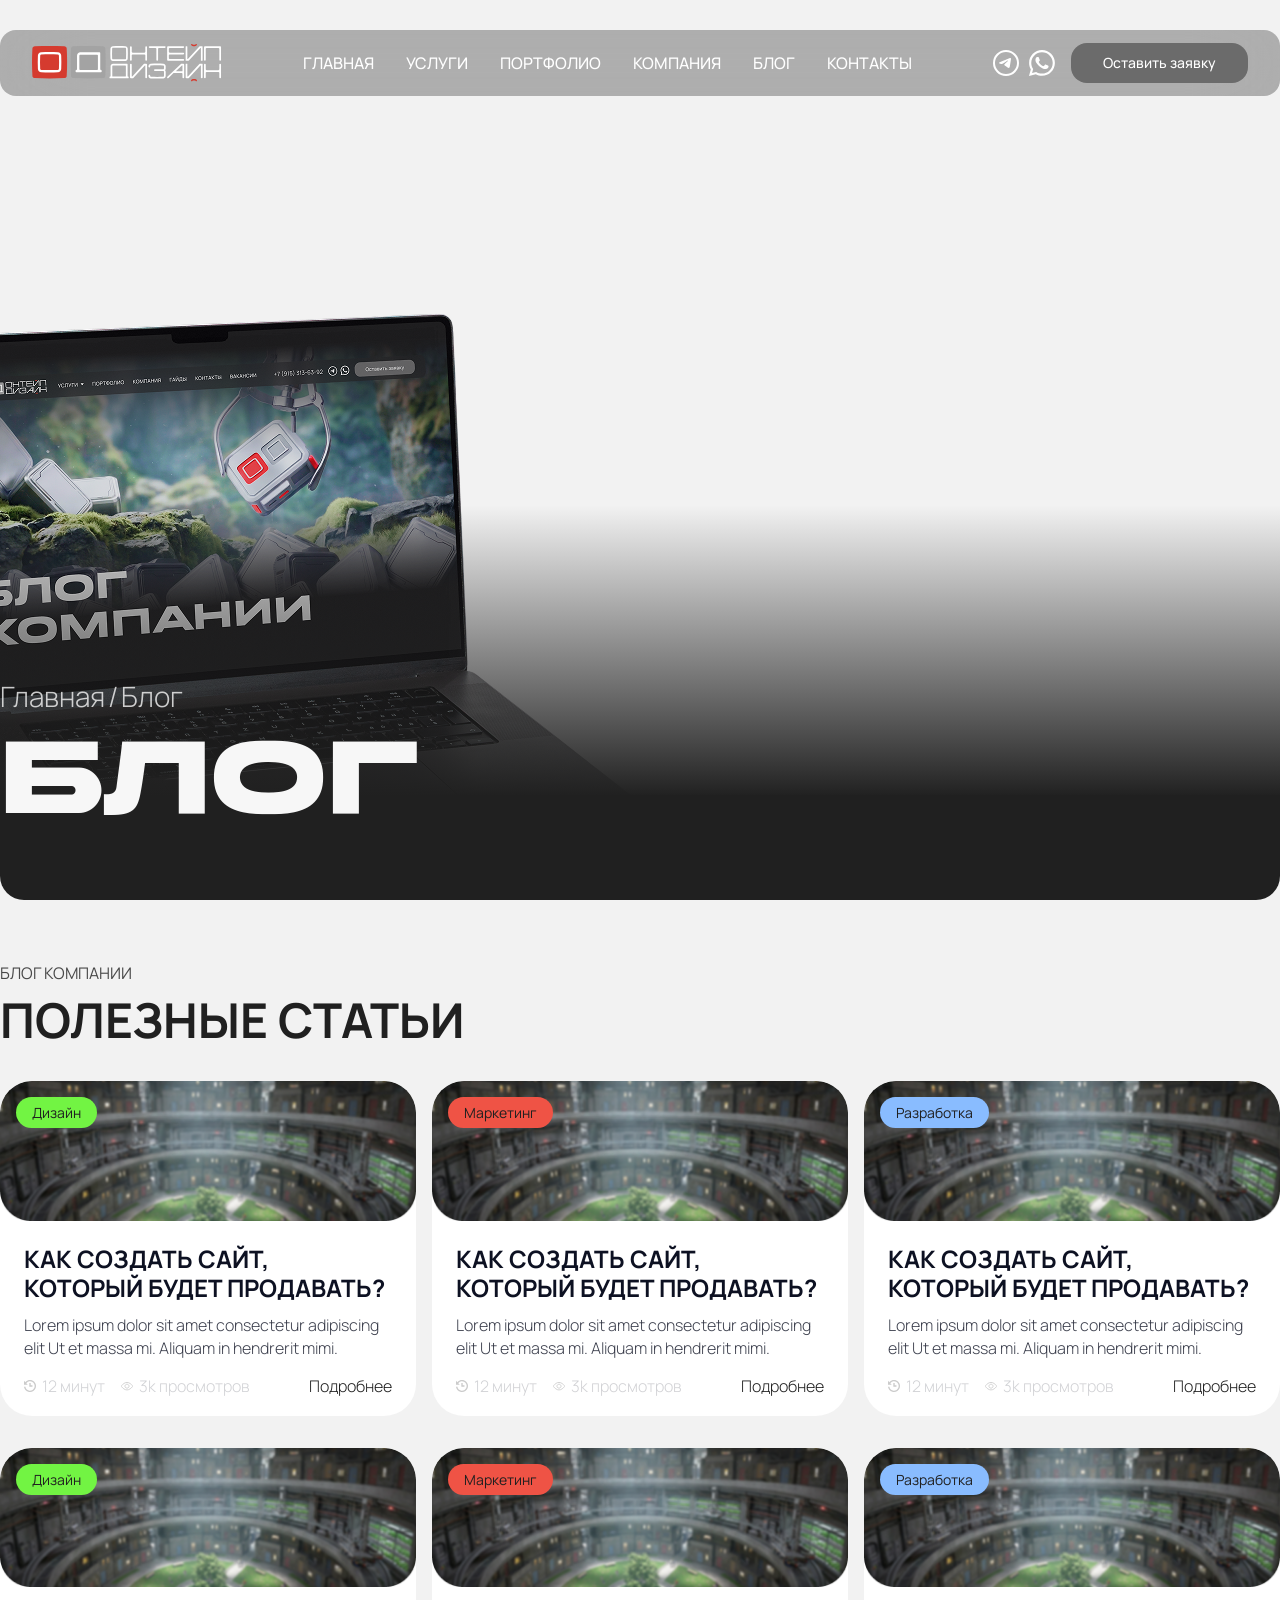
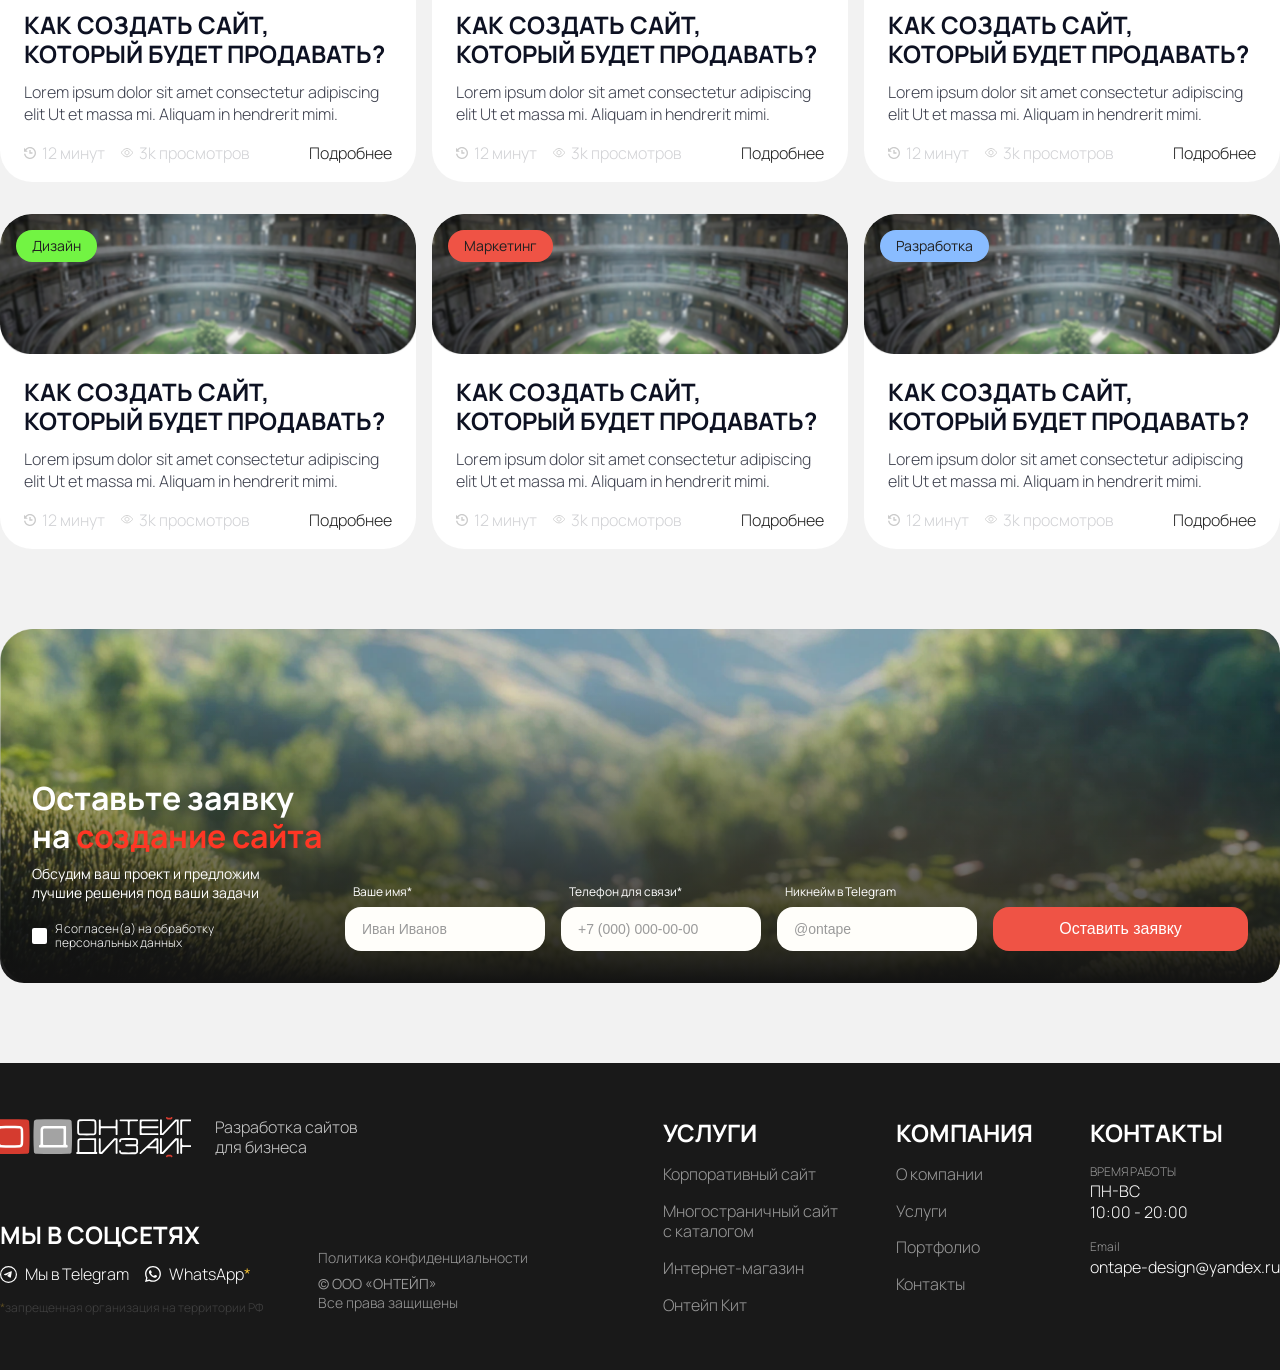
==== commit 8921de54: "nc" ====
--- a/blog.html
+++ b/blog.html
@@ -6,6 +6,7 @@
     <meta name="viewport" content="width=device-width, initial-scale=1.0">
     <title>Блог</title>
     <link rel="stylesheet" href="assets/css/style.css">
+    <script src="./assets/scripts/script.js" defer></script>
 </head>
 
 <body>
@@ -21,24 +22,12 @@
 
                         <nav aria-label="Основная навигация" class="desktop-nav">
                             <ul class="nav__list">
-                                <li class="nav__item">
-                                    <a class="nav__link" href="index.html">Главная</a>
-                                </li>
-                                <li class="nav__item">
-                                    <a class="nav__link" href="services.html">Услуги</a>
-                                </li>
-                                <li class="nav__item">
-                                    <a class="nav__link" href="cases.html">Портфолио</a>
-                                </li>
-                                <li class="nav__item">
-                                    <a class="nav__link" href="company.html">компания</a>
-                                </li>
-                                <li class="nav__item">
-                                    <a class="nav__link" href="blog.html">блог</a>
-                                </li>
-                                <li class="nav__item">
-                                    <a class="nav__link" href="contacts.html">Контакты</a>
-                                </li>
+                                <li class="nav__item"><a class="nav__link" href="index.html">Главная</a></li>
+                                <li class="nav__item"><a class="nav__link" href="services.html">Услуги</a></li>
+                                <li class="nav__item"><a class="nav__link" href="cases.html">Портфолио</a></li>
+                                <li class="nav__item"><a class="nav__link" href="company.html">Компания</a></li>
+                                <li class="nav__item"><a class="nav__link" href="blog.html">Блог</a></li>
+                                <li class="nav__item"><a class="nav__link" href="contacts.html">Контакты</a></li>
                             </ul>
                         </nav>
 
@@ -63,7 +52,7 @@
                                         </defs>
                                     </svg>
                                 </a>
-                                <a href="https://wa.me/+7 916 425 13 33" target="_blank" class="icon-btn"
+                                <a href="https://wa.me/+79164251333" target="_blank" class="icon-btn"
                                     aria-label="WhatsApp">
                                     <svg class="icon-btn__icon" width="26" height="26" viewBox="0 0 26 26" fill="none"
                                         xmlns="http://www.w3.org/2000/svg">
@@ -71,12 +60,11 @@
                                             d="M0 26L1.82758 19.3234C0.699832 17.3691 0.10725 15.1537 0.108333 12.8819C0.111583 5.77958 5.89115 0 12.9924 0C16.4385 0.00108333 19.6733 1.34333 22.1064 3.77867C24.5385 6.214 25.8775 9.451 25.8764 12.8938C25.8732 19.9973 20.0936 25.7768 12.9924 25.7768C10.8366 25.7758 8.71215 25.2352 6.8304 24.2082L0 26ZM7.14673 21.8758C8.9624 22.9537 10.6957 23.5993 12.9881 23.6004C18.89 23.6004 23.6979 18.7969 23.7011 12.8917C23.7033 6.9745 18.9182 2.1775 12.9967 2.17533C7.0904 2.17533 2.28583 6.97883 2.28366 12.883C2.28258 15.2934 2.98891 17.0982 4.17516 18.9865L3.09291 22.9385L7.14673 21.8758ZM19.4826 15.9564C19.4025 15.8221 19.188 15.7419 18.8651 15.5805C18.5434 15.4191 16.9606 14.6402 16.6649 14.5329C16.3702 14.4257 16.1557 14.3715 15.9401 14.6943C15.7256 15.0161 15.1081 15.7419 14.9207 15.9564C14.7333 16.1709 14.5448 16.198 14.2231 16.0366C13.9013 15.8752 12.8635 15.5361 11.6339 14.4387C10.6773 13.585 10.0306 12.5309 9.84314 12.2081C9.65573 11.8863 9.82364 11.7119 9.98398 11.5516C10.1291 11.4075 10.3057 11.1757 10.4671 10.9872C10.6307 10.8008 10.6838 10.6665 10.7921 10.4509C10.8994 10.2364 10.8463 10.0479 10.7651 9.8865C10.6838 9.72617 10.0403 8.14125 9.77273 7.49667C9.51056 6.86942 9.24515 6.95392 9.04798 6.94417L8.43048 6.93333C8.21598 6.93333 7.86715 7.0135 7.57248 7.33633C7.27782 7.65917 6.44582 8.437 6.44582 10.0219C6.44582 11.6068 7.59957 13.1376 7.7599 13.3521C7.92131 13.5666 10.0295 16.8188 13.2589 18.213C14.027 18.5445 14.6271 18.7428 15.094 18.8912C15.8654 19.136 16.5674 19.1013 17.122 19.019C17.7406 18.9269 19.0265 18.2401 19.2952 17.4883C19.5639 16.7353 19.5639 16.0907 19.4826 15.9564Z"
                                             fill="white" />
                                     </svg>
-
                                 </a>
                             </div>
-                            <a href="" class="header__right_btn">Оставить заявку</a>
-
-                            <button class="burger-btn" id="burgerBtn">
+                            <a href="" class="header__right_btn js-open-modal">Оставить заявку</a>
+
+                            <button class="burger-btn" id="burgerBtn" type="button">
                                 <span></span>
                                 <span></span>
                                 <span></span>
@@ -85,57 +73,54 @@
                     </div>
 
                     <div class="mobile-menu" id="mobileMenu">
-
                         <ul class="nav__list">
-                            <ul class="nav__list">
-                                <li class="nav__item">
-                                    <a class="nav__link" href="services.html">Услуги</a>
-                                </li>
-                                <li class="nav__item">
-                                    <a class="nav__link" href="cases.html">Портфолио</a>
-                                </li>
-                                <li class="nav__item">
-                                    <a class="nav__link" href="company.html">компания</a>
-                                </li>
-                                <li class="nav__item">
-                                    <a class="nav__link" href="blog.html">ГАЙДЫ</a>
-                                </li>
-                                <li class="nav__item">
-                                    <a class="nav__link" href="contacts.html">Контакты</a>
-                                </li>
-                                <li class="nav__item">
-                                    <a class="nav__link" href="company.html#vacancy">Вакансии</a>
-                                </li>
-                            </ul>
+                            <li class="nav__item"><a class="nav__link" href="index.html">Главная</a></li>
+                                <li class="nav__item"><a class="nav__link" href="services.html">Услуги</a></li>
+                                <li class="nav__item"><a class="nav__link" href="cases.html">Портфолио</a></li>
+                                <li class="nav__item"><a class="nav__link" href="company.html">Компания</a></li>
+                                <li class="nav__item"><a class="nav__link" href="blog.html">Блог</a></li>
+                                <li class="nav__item"><a class="nav__link" href="contacts.html">Контакты</a></li>
                         </ul>
+
+                        <div class="header__right mobile-only-right"
+                            style="margin-top: 20px; display: flex; gap: 10px;">
+                            <a href="" class="header__right_btn" style="width: 100%; text-align: center;">Оставить
+                                заявку</a>
+                        </div>
                     </div>
                 </div>
             </div>
         </header>
         <main id="primary" class="site-main">
             <!-- banner_main -->
-            <section style="background-image: url(./assets/images/banner/bannerblog.png); border-radius: 0 0 24px 24px;"
-                class="banner_main cases_banner">
-                <div class="banner_main__content container">
-                    <div class="cases_banner_content">
-                        <nav class="breadcrumbs" aria-label="Хлебные крошки">
-                            <ol class="breadcrumbs__list">
-                                <li class="breadcrumbs__item">
-                                    <a class="breadcrumbs__link" href="index.html">Главная</a>
-                                </li>
-                                &nbsp;
-                                <li class="breadcrumbs__separator">/</li>
-                                &nbsp;
-                                <li class="breadcrumbs__item">
-                                    <a class="breadcrumbs__link" href="blog.html">Блог</a>
-                                </li>
-                            </ol>
-                        </nav>
-
-                        <h1 class="cases_title_h1">Блог</h1>
-                    </div>
-                </div>
-            </section>
+            <div class="banner-scaler-wrapper">
+                <div class="banner-scaler-content">
+                    <section class="banner_main cases_banner">
+                        <img src="./assets/images/banner/blog.png" alt="" class="banner-visual-elements4">
+
+                        <div class="banner_main__content container">
+
+                            <div class="cases_banner_content">
+                                <nav class="breadcrumbs" aria-label="Хлебные крошки">
+                                    <ol class="breadcrumbs__list">
+                                        <li class="breadcrumbs__item">
+                                            <a class="breadcrumbs__link" href="index.html">Главная</a>
+                                        </li>
+                                        &nbsp;
+                                        <li class="breadcrumbs__separator">/</li>
+                                        &nbsp;
+                                        <li class="breadcrumbs__item">
+                                            <a class="breadcrumbs__link" href="blog.html">Блог</a>
+                                        </li>
+                                    </ol>
+                                </nav>
+                                <h1 class="cases_title_h1">Блог</h1>
+                            </div>
+                        </div>
+                    </section>
+
+                </div>
+            </div>
 
             <section class="section text_block__v10 container top_mar_64">
                 <div class="title_content gap_10">
@@ -413,45 +398,42 @@
                 </div>
             </section>
 
-            <div class="dark-section2">
-                <div class="container top_pad btm_pad">
-                    <section class="section text_block__v2"
-                        style="background-image: url(./assets/images/form/form2.png);">
-                        <div class="text_block__v2--content">
-                            <div class="text_block__v2--title">
-                                <h2>Оставьте заявку
-                                    на&nbsp;<span class="form-span">создание сайта</span></h2>
-                                <p>Обсудим ваш проект и предложим лучшие&nbsp;решения под ваши задачи
-                                </p>
-                                <label class="form_checkbox">
-                                    <input class="form_checkbox__input" type="checkbox" name="agreement" id="" required>
-                                    <span class="form-checkbox__text">Я согласен(а) на обработку
-                                        персональных&nbsp;данных</span>
-                                </label>
-                            </div>
-                            <form action="#" class="text_block__v2--form form_section">
-                                <div class="form_section__fields">
-                                    <div class="form_group">
-                                        <label for="name" class="form_label">Ваше имя*</label>
-                                        <input type="text" class="form_input" name="name" placeholder="Иван Иванов"
-                                            required>
-                                    </div>
-                                    <div class="form_group">
-                                        <label for="tel" class="form_label">Телефон для связи*</label>
-                                        <input type="tel" class="form_input" name="tel" placeholder="+7 (000) 000-00-00"
-                                            required>
-                                    </div>
-                                    <div class="form_group">
-                                        <label for="tel" class="form_label">Никнейм в Telegram</label>
-                                        <input type="tel" class="form_input" name="tel" placeholder="@ontape" required>
-                                    </div>
-
-                                    <button class="form_section__btn">Оставить заявку</button>
-                                </div>
-                            </form>
-                        </div>
-                    </section>
-                </div>
+            <div class="container top_pad btm_pad">
+                <section class="section text_block__v2" style="background-image: url(./assets/images/form/form2.png);">
+                    <div class="text_block__v2--content">
+                        <div class="text_block__v2--title">
+                            <h2>Оставьте заявку
+                                на&nbsp;<span class="form-span">создание сайта</span></h2>
+                            <p>Обсудим ваш проект и предложим лучшие&nbsp;решения под ваши задачи
+                            </p>
+                            <label class="form_checkbox">
+                                <input class="form_checkbox__input" type="checkbox" name="agreement" id="" required>
+                                <span class="form-checkbox__text">Я согласен(а) на обработку
+                                    персональных&nbsp;данных</span>
+                            </label>
+                        </div>
+                        <form action="#" class="text_block__v2--form form_section">
+                            <div class="form_section__fields">
+                                <div class="form_group">
+                                    <label for="name" class="form_label">Ваше имя*</label>
+                                    <input type="text" class="form_input" name="name" placeholder="Иван Иванов"
+                                        required>
+                                </div>
+                                <div class="form_group">
+                                    <label for="tel" class="form_label">Телефон для связи*</label>
+                                    <input type="tel" class="form_input" name="tel" placeholder="+7 (000) 000-00-00"
+                                        required>
+                                </div>
+                                <div class="form_group">
+                                    <label for="tel" class="form_label">Никнейм в Telegram</label>
+                                    <input type="tel" class="form_input" name="tel" placeholder="@ontape" required>
+                                </div>
+
+                                <button class="form_section__btn">Оставить заявку</button>
+                            </div>
+                        </form>
+                    </div>
+                </section>
             </div>
 
             <footer>
@@ -521,6 +503,54 @@
                         </div>
                     </div>
                 </div>
+                <div class="close-popup" id="popupModal">
+                <div class="close-popup__form flex_column">
+                    <h2>Оставить заявку</h2>
+                    <div class="close-popup__form_clos" id="closePopupBtn"></div>
+                    <form action="">
+                        <div class="input-group">
+                            <label for="">Ваше имя</label>
+                            <input type="text" name="" id="" placeholder="Иванов Иван">
+                            <div class="input-error">Заполните это поле</div>
+                        </div>
+                        <div class="input-group">
+                            <label for="">Телефон для связи</label>
+                            <input type="text" name="" id="" placeholder="+7 (927) 000-00-00">
+                            <div class="input-error">Заполните это поле</div>
+                        </div>
+                        <div class="input-group">
+                            <label for="">Электронная почта</label>
+                            <input type="text" name="" id="" placeholder="example@ya.ru">
+                            <div class="input-error">Заполните это поле</div>
+                        </div>
+                        <div class="popup_checkbox_wrapper">
+                            <label class="fpopup_checkbox">
+                                <input class="popup_checkbox__input" type="checkbox" name="agreement" id="" required>
+                                <span class="popup-checkbox__text">Я согласен(а) на обработку
+                                    персональных данных</span>
+                            </label>
+                        </div>
+                        <button type="submit">Оставить заявку</button>
+                        <p class="close-popup__policy">Нажимая кнопку Вы соглашаетесь с правилами и <a
+                                href="policy.html">Политикой конфиденциальности
+                                ресурса.</a></p>
+                    </form>
+                </div>
+            </div>
+
+            <div class="popup-confirmed">
+                <div class="popup-confirmed--content">
+                    <h2>Заявка отправлена!</h2>
+                    <p>Наши специалисты свяжутся с вами в ближайшее время по номеру <br>
+                        +7 (927) 000-00-00</p>
+                </div>
+                <div class="popup-confirmed__icon">
+                    <svg width="20" height="18" viewBox="0 0 20 18" fill="none" xmlns="http://www.w3.org/2000/svg">
+                        <path d="M17.8182 1.50008L6.39545 16.5001L1.5 10.8751" stroke="#139767" stroke-width="3"
+                            stroke-linecap="round" stroke-linejoin="round" />
+                    </svg>
+                </div>
+            </div>
             </footer>
         </main>
     </div>
--- a/assets/css/style.css
+++ b/assets/css/style.css
@@ -63,6 +63,10 @@
     image-rendering: -webkit-optimize-contrast;
 }
 
+img {
+    object-fit: cover;
+}
+
 a {
     text-decoration: none;
     color: inherit;
@@ -87,6 +91,8 @@
     --pad: 16px;
     --pad-lg: 0px;
 
+    --bg-pos-x: 50%;
+    --bg-pos-y: 0%;
 
     --bg: #ffffff;
     --background: #F2F2F2;
@@ -149,6 +155,13 @@
     color: var(--text);
     background: var(--background);
     overflow-x: hidden;
+    -webkit-font-smoothing: antialiased;
+    -moz-osx-font-smoothing: grayscale;
+    text-rendering: optimizeLegibility;
+}
+
+.dark-body {
+    background: rgba(32, 32, 32, 1);
 }
 
 .container {
@@ -315,6 +328,109 @@
 
 
 /* header */
+.header {
+    position: fixed;
+    top: 0;
+    left: 0;
+    right: 0;
+    z-index: 1000;
+    padding-top: 30px;
+}
+
+.header__inner {
+    display: flex;
+    flex-direction: column;
+    align-items: center;
+    justify-content: space-between;
+    padding: 13px 32px;
+    border-radius: 16px;
+    background: rgba(38, 38, 38, 0.33);
+    /* #26262656 */
+    backdrop-filter: blur(40px);
+    -webkit-backdrop-filter: blur(40px);
+    transition: all 0.5s ease;
+}
+
+.header__top {
+    display: flex;
+    align-items: center;
+    justify-content: space-between;
+    width: 100%;
+    gap: 32px;
+}
+
+.logo img {
+    width: 100%;
+    max-width: 190px;
+    height: auto;
+    display: block;
+}
+
+.desktop-nav .nav__list {
+    display: flex;
+    align-items: center;
+    gap: 32px;
+    list-style: none;
+    padding: 0;
+    margin: 0;
+}
+
+.nav__link {
+    font-size: 16px;
+    color: #fff;
+    text-transform: uppercase;
+    line-height: 20px;
+    letter-spacing: 2%;
+    font-weight: 500;
+    text-decoration: none;
+    transition: opacity 0.3s ease;
+}
+
+.nav__link:hover {
+    opacity: 0.7;
+}
+
+.header__right {
+    display: flex;
+    align-items: center;
+    gap: 16px;
+}
+
+.header__right_icon {
+    display: flex;
+    gap: 10px;
+}
+
+.icon-btn {
+    display: inline-flex;
+    align-items: center;
+    justify-content: center;
+    cursor: pointer;
+}
+
+.icon-btn__icon {
+    width: 26px;
+    height: 26px;
+    display: block;
+}
+
+.header__right_btn {
+    background: #6B6B6B;
+    padding: 10px 32px;
+    font-size: 14px;
+    letter-spacing: 2%;
+    line-height: 20px;
+    border-radius: 16px;
+    color: #fff;
+    font-weight: 500;
+    text-decoration: none;
+    transition: 0.3s;
+}
+
+.header__right_btn:hover {
+    background: #555;
+}
+
 .burger-btn {
     display: none;
     flex-direction: column;
@@ -356,208 +472,31 @@
     left: 0;
 }
 
-.header {
-    position: fixed;
-    top: 0;
-    left: 0;
-    right: 0;
-    z-index: 1000;
-    padding-top: 30px;
-}
-
-.header__inner {
-    display: flex;
-    flex-direction: column;
-    align-items: center;
-    justify-content: space-between;
-    padding: 13px 32px;
-    border-radius: 16px;
-    background: #26262656;
-    backdrop-filter: blur(40px);
-    -webkit-backdrop-filter: blur(40px);
-    transition: all 0.5s ease;
-}
-
-.header__top {
-    display: flex;
-    align-items: center;
-    justify-content: space-between;
-    width: 100%;
-    gap: 32px;
-}
-
-.logo img {
-    width: 100%;
-    max-width: 190px;
-    height: auto;
-}
-
-.desktop-nav .nav__list {
-    display: flex;
-    align-items: center;
-    gap: 32px;
-    list-style: none;
-    padding: 0;
-    margin: 0;
-}
-
-.nav__link {
-    font-size: 14px;
-    color: #fff;
-    transition: color 150ms ease;
-    text-transform: uppercase;
-    line-height: 20px;
-    letter-spacing: 4%;
-    font-weight: 400;
-    text-decoration: none;
-    transition: 0.5s ease;
-}
-
-.nav__link:hover {
-    color: var(--text-light-hover);
-    transition: 0.5s ease;
-}
-
-.header__right_icon {
-    gap: 10px;
-}
-
-
-.header__right {
-    display: flex;
-    align-items: center;
-    gap: 16px;
-}
-
-.header__phone {
-    font-size: 16px;
-    font-weight: 300;
-    color: #fff;
-    white-space: nowrap;
-    letter-spacing: 130%;
-    line-height: 100%;
-    text-decoration: none;
-    letter-spacing: 2%;
-}
-
-.header__phone:hover {}
-
-.icon-btn {
-    display: inline-flex;
-    align-items: center;
-    justify-content: center;
-    cursor: pointer;
-    transition: opacity 250ms ease;
-}
-
-.icon-btn {
-    display: inline-flex;
-    overflow: visible;
-}
-
-.icon-btn .border,
-.icon-btn .icon-btn__icon path {
-    transition: fill 250ms ease, stroke 250ms ease, opacity 250ms ease;
-}
-
-/* 
-.icon-btn:hover .border {
-    stroke: var(--text-light-hover);
-}
-
-.icon-btn:hover .border {
-    fill: var(--text-light-hover);
-}
-
-.icon-btn:hover .icon-btn__icon path {
-    fill: #8BFFD5;
-}
-
-.icon-btn:hover .icon-btn__icon path[stroke] {
-    stroke: #8BFFD5;
-} */
-
-.icon-btn__icon {
-    width: 26px;
-    height: 26px;
-    display: block;
-}
-
-.header__right_btn {
-    background: #6B6B6B;
-    padding: 10px 32px;
-    font-size: 14px;
-    letter-spacing: 2%;
-    line-height: 20px;
-    border-radius: 16px;
-    color: var(--bg);
-    font-weight: 400;
-}
-
-.burger-btn {
-    display: none;
-    flex-direction: column;
-    justify-content: space-between;
-
-    width: 30px;
-    height: 20px;
-    background: transparent;
-    border: none;
-    cursor: pointer;
-    padding: 0;
-    z-index: 101;
-}
-
-.burger-btn span {
-    width: 100%;
-    height: 2px;
-    background: white;
-    border-radius: 2px;
-    transition: all 0.3s ease;
-}
-
-.burger-btn.active span {
-    position: relative;
-}
-
-.burger-btn.active span:first-child {
-    transform: rotate(45deg);
-    position: absolute;
-    top: 9px;
-}
-
-.burger-btn.active span:nth-child(2) {
-    opacity: 0;
-}
-
-.burger-btn.active span:last-child {
-    transform: rotate(-45deg);
-    position: absolute;
-    top: 9px;
-}
-
 .mobile-menu {
     width: 100%;
     max-height: 0;
     overflow: hidden;
-    transition: max-height 0.4s ease;
+    transition: max-height 0.4s ease, opacity 0.4s ease;
     opacity: 0;
+    display: flex;
+    flex-direction: column;
+    align-items: center;
 }
 
 .mobile-menu.active {
-    max-height: 500px;
+    max-height: fit-content;
     opacity: 1;
-    padding-bottom: 15px;
 }
 
 .mobile-menu .nav__list {
     display: flex;
     flex-direction: column;
-    align-items: flex-start;
-    gap: 20px;
+    align-items: center;
+    gap: 16px;
     list-style: none;
-    padding: 24px 0 0 0;
+    padding: 32px 0 0 0;
     margin: 0;
+    width: 100%;
 }
 
 .mobile-menu .nav__link {
@@ -565,24 +504,6 @@
     color: white;
     text-transform: uppercase;
     font-weight: 400;
-}
-
-.mobile-menu .header__right {
-    display: flex;
-    align-items: center;
-    gap: 20px;
-    padding: 24px 0 0 0;
-    margin-top: 20px;
-}
-
-.mobile-menu .header__phone {
-    font-size: 18px;
-    color: white;
-}
-
-.mobile-menu .icon-btn__icon {
-    width: 26px;
-    height: 26px;
 }
 
 /* banner */
@@ -595,6 +516,10 @@
     align-items: flex-end;
     padding-bottom: 64px;
     overflow: hidden;
+}
+
+section.banner_main {
+    border-radius: 0 0 24px 24px;
 }
 
 .banner_main::before {
@@ -660,7 +585,8 @@
     line-height: 120%;
     font-size: 28px;
     color: #F7F7F7;
-    font-weight: 300;
+    font-weight: 400;
+    letter-spacing: 2%;
 }
 
 .banner_main__subtitle img {
@@ -793,7 +719,6 @@
     font-weight: 700;
     opacity: 0.03;
     color: #000;
-    pointer-events: none;
 }
 
 .cases_card--content {
@@ -894,6 +819,12 @@
     font-weight: 400;
 }
 
+.text_block__v1--content img {
+    height: 100%;
+    width: 100%;
+    object-fit: cover;
+}
+
 
 /* text_block__v2 */
 .text_block__v2 {
@@ -903,6 +834,7 @@
     width: 100%;
     box-sizing: border-box;
     background-size: cover;
+    background-repeat: no-repeat;
 }
 
 .text_block__v2::before {
@@ -951,7 +883,6 @@
 
 .text_block__v2--form {
     display: flex;
-    flex-direction: column;
     gap: 14px;
     width: 100%;
     max-width: 100%;
@@ -1103,7 +1034,7 @@
     font-size: 16px;
     line-height: 20px;
     letter-spacing: 2%;
-    padding: 12px 133.5px;
+    padding: 12px;
     width: 100%;
     font-weight: 400;
     display: block;
@@ -1116,17 +1047,9 @@
 
 .dark-section .text_block__v3--btn {
     background-color: #fff;
-    border-radius: 16px;
     color: #2A2A2A;
-    font-size: 16px;
-    line-height: 20px;
-    letter-spacing: 2%;
-    padding: 12px;
+    margin-top: 24px;
     text-align: center;
-    width: 100%;
-    font-weight: 400;
-    display: block;
-    margin-top: 24px;
 }
 
 .card-2::before {
@@ -1285,27 +1208,6 @@
     font-weight: 400;
     font-size: 16px;
     line-height: 140%;
-}
-
-.text_block__v3_btm_text {
-    font-size: 16px;
-    line-height: 140%;
-    letter-spacing: 2%;
-    font-weight: 400;
-    margin-bottom: 24px;
-    opacity: 0.8;
-}
-
-.text_block__v3_btm_title {
-    font-size: 16px;
-    font-weight: 300;
-    line-height: 120%;
-    letter-spacing: 2%;
-    margin-bottom: 8px;
-}
-
-.text_block__v3_btm_rate {
-    gap: 8px;
 }
 
 .text_block__v3_btm_info_tags {
@@ -1411,7 +1313,7 @@
     font-weight: 400;
 }
 
-.dark-section .text_block__v3_subtitle{
+.dark-section .text_block__v3_subtitle {
     opacity: 0.8;
 }
 
@@ -1449,13 +1351,13 @@
     align-items: center;
 }
 
-.dark-section .text_block__v3_cheaps_tags p{
+.dark-section .text_block__v3_cheaps_tags p {
     background: rgba(242, 242, 242, 0.2);
-backdrop-filter: blur(10px);
--webkit-backdrop-filter: blur(10px);
-}
-
-.dark-section .text_block__v3_cheaps_tag{
+    backdrop-filter: blur(10px);
+    -webkit-backdrop-filter: blur(10px);
+}
+
+.dark-section .text_block__v3_cheaps_tag {
     color: rgba(32, 32, 32, 1);
 }
 
@@ -1543,11 +1445,14 @@
     font-weight: 300;
 }
 
-.text_block__v3_btm__cheaps {
+.features-grid {
+    display: flex;
+    flex-wrap: wrap;
     gap: 8px;
-}
-
-.text_block__v3_btm__cheaps p {
+    width: 100%;
+}
+
+.features-grid p {
     border-radius: 8px;
     background-color: #ffffff60;
     backdrop-filter: blur(10px);
@@ -1559,10 +1464,10 @@
     letter-spacing: 0%;
 }
 
-.dark-section .text_block__v3_btm__cheaps p{
+.dark-section .text_block__v3_btm__cheaps p {
     background: rgba(255, 255, 255, 0.2);
-backdrop-filter: blur(21.899999618530273px);
--webkit-backdrop-filter: blur(21.899999618530273px);
+    backdrop-filter: blur(21.899999618530273px);
+    -webkit-backdrop-filter: blur(21.899999618530273px);
 }
 
 .text_block__v4--card.card::before {
@@ -1622,6 +1527,7 @@
 
 .text_block__v4--card_v2.kp {
     padding: var(--space-24);
+    justify-content: space-between;
 }
 
 .text_block__v4--card_v2_kp h4 {
@@ -1714,10 +1620,10 @@
 }
 
 .card .icon-2 {
-    bottom: 0px;
+    bottom: 15px;
     width: 174px;
     rotate: -30deg;
-    left: 125px;
+    right: 125px;
     position: absolute;
     filter: blur(3px);
     -webkit-mask-image: linear-gradient(-149deg, black 16%, transparent 64%);
@@ -1728,7 +1634,7 @@
     top: 109px;
     width: 93px;
     rotate: -25deg;
-    left: 19px;
+    right: 315px;
     position: absolute;
 }
 
@@ -1739,28 +1645,28 @@
 }
 
 .card .icon-5 {
-    bottom: 80px;
+    bottom: 92px;
     width: 113px;
     rotate: -20deg;
-    left: 169px;
+    right: 146px;
     position: absolute;
     filter: blur(1.5px);
 }
 
 .card .icon-6 {
-    bottom: 103px;
+    bottom: 109px;
     width: 77px;
     rotate: 43deg;
-    left: 84px;
     position: absolute;
     filter: blur(2.5px);
+    right: 268px;
 }
 
 .card .icon-7 {
-    bottom: 104px;
+    bottom: 106px;
     width: 48px;
     rotate: 16deg;
-    left: 28px;
+    right: 352px;
     position: absolute;
     filter: blur(3px);
 }
@@ -1786,7 +1692,7 @@
     bottom: 25px;
     width: 147px;
     rotate: -35deg;
-    left: 50px;
+    right: 231px;
     position: absolute;
     /* filter: blur(2px); */
     -webkit-mask-image: linear-gradient(-149deg, black 15%, transparent 64%);
@@ -1798,7 +1704,7 @@
     bottom: 107px;
     width: 75px;
     rotate: 27deg;
-    left: -10px;
+    right: 364px;
     position: absolute;
     filter: blur(3px);
 
@@ -1811,6 +1717,7 @@
     align-items: flex-start !important;
     text-align: left !important;
     width: 100%;
+    margin-bottom: 8px;
 }
 
 .text_block__v6.track_wh .title_content {
@@ -1821,99 +1728,55 @@
     width: 100%;
 }
 
-.text_block__v6--content {
-    gap: 24px;
-}
-
-.text_block__v6_cards {
-    gap: 24px;
+.partners_slider .swiper-wrapper {
+    transition-timing-function: linear;
+}
+
+.text_block__v6 {
+    gap: 24px !important;
+    width: 100%;
+    display: flex;
+    flex-direction: column;
+}
+
+.partners_slider {
+    width: 100%;
     height: 120px;
-}
-
-.text_block__v6_cards img {
-    height: 120px;       
-    min-width: 260px;   
+    overflow: hidden;
+}
+
+.partners_slide {
+    width: 264px !important;
+    height: 120px;
+    flex-shrink: 0;
+    display: flex;
+    align-items: center;
+    justify-content: center;
+}
+
+.partners_slide img {
+    width: 100%;
+    height: 100%;
     background-color: #2A2A2A;
     border-radius: 23px;
-    object-fit: contain;  
-    padding: 24px;       
-    display: flex;
-    align-items: center;
-    justify-content: center;
-    
-    flex-shrink: 0;
-}
-
-.text_block__v6_cards.track_wh img {
+    object-fit: contain;
+    padding: 24px;
+    display: block;
+}
+
+.text_block__v6.track_wh .partners_slide img {
     background-color: #fff;
     border-radius: 20px;
 }
 
-.track {
-    display: flex;
-    gap: 24px;
-    animation-duration: 10s;
-    animation-timing-function: linear;
-    animation-iteration-count: infinite;
-    will-change: transform;
-}
-
-.track-right .track {
-    animation-name: scroll-right;
-}
-
-.track-left .track {
-    animation-name: scroll-left;
-}
-
-@keyframes scroll-right {
-    0% {
-        transform: translateX(0);
-    }
-
-    100% {
-        transform: translateX(-33.3333%);
-    }
-}
-
-@keyframes scroll-left {
-    0% {
-        transform: translateX(-33.3333%);
-    }
-
-    100% {
-        transform: translateX(0);
-    }
-}
-
-.text_block__v6_cards.track_wh img {
-    background-color: #fff;
-    border-radius: 20px;
-    height: 120px;       
-    min-width: 260px;   
-    object-fit: contain;  
-    padding: 24px;       
-    display: flex;
-    align-items: center;
-    justify-content: center;
-    flex-shrink: 0;
-}
-
-.text_block__v6_cards.track_wh img.trachk_wh-logo {
+.text_block__v6.track_wh .partners_slide img.track_wh__logo {
     background-color: #fff;
     background-image: radial-gradient(circle, #2A2A2A 65%, transparent 66%);
     background-repeat: no-repeat;
     background-position: center;
-    background-size: 90px 90px; 
+    background-size: 90px 90px;
     border-radius: 20px;
-    height: 120px;       
-    min-width: 260px;   
-    object-fit: contain;  
-    padding: 30px;       
-    display: flex;
-    align-items: center;
-    justify-content: center;
-    flex-shrink: 0;
+    padding: 30px;
 }
 
 /* footer */
@@ -2342,8 +2205,11 @@
     font-weight: 400;
 }
 
+/* text_block__v8 */
+
 .text_block__v8--content {
     gap: 32px 16px;
+    grid-template-rows: repeat(2, 320px);
 }
 
 .text_block__v8_card,
@@ -2391,7 +2257,7 @@
     display: flex;
     flex-direction: column;
     gap: 16px;
-    margin-top: auto; 
+    margin-top: auto;
 }
 
 .company_card__text {
@@ -2414,7 +2280,7 @@
 }
 
 .company_card__right {
-    gap: 16px;
+    gap: 12px;
     justify-content: flex-start;
 }
 
@@ -2596,11 +2462,17 @@
     display: block;
     margin-top: 24px;
     letter-spacing: 2%;
+    font-weight: 500;
 }
 
 /* text_block__v10 */
 .text_block__v10--content {
     gap: 16px;
+}
+
+.text_block__v10-title {
+    justify-content: space-between;
+    align-items: end;
 }
 
 .text_block__v10--card {
@@ -2678,6 +2550,20 @@
     font-weight: 300;
     line-height: 140%;
 }
+
+.text_block__v10-title--btn {
+    background-color: var(--text);
+    border-radius: 16px;
+    padding: 12px 32px;
+    color: #F7F7F7;
+    text-align: center;
+    width: 100%;
+    display: block;
+    letter-spacing: 2%;
+    max-width: fit-content;
+    font-weight: 500;
+}
+
 
 /* text_block__v11 */
 .text_block__v11 {
@@ -2980,4 +2866,2061 @@
     color: var(--bg);
     opacity: 0.8;
     white-space: pre-line;
+}
+
+
+/* close-popup */
+.close-popup {
+    position: fixed;
+    top: 0;
+    left: 0;
+    right: 0;
+    width: 100%;
+    height: 100%;
+    background: rgba(0, 0, 0, 0.4);
+    display: flex;
+    justify-content: center;
+    align-items: center;
+    z-index: 1000;
+    display: none;
+}
+
+.close-popup.active {
+    display: flex;
+    opacity: 1;
+    visibility: visible;
+}
+
+.close-popup__form {
+    background: #131B1F66;
+    border-radius: 24px;
+    padding: 24px;
+    width: 100%;
+    max-width: 359px;
+    position: relative;
+    backdrop-filter: blur(30px);
+    -webkit-backdrop-filter: blur(30px);
+    border: 1px solid #F7F7F733;
+    color: #fff;
+}
+
+.close-popup__form form {
+    max-width: 311px;
+    width: 311px;
+}
+
+.close-popup__form_clos {
+    position: absolute;
+    top: 20px;
+    right: 20px;
+    width: 12px;
+    height: 12px;
+    cursor: pointer;
+}
+
+.close-popup__form_clos::before,
+.close-popup__form_clos::after {
+    content: '';
+    position: absolute;
+    top: 50%;
+    left: 50%;
+    width: 20px;
+    height: 2px;
+    background: #fff;
+    transform: translate(-50%, -50%) rotate(45deg);
+}
+
+.close-popup__form_clos::after {
+    transform: translate(-50%, -50%) rotate(-45deg);
+}
+
+.close-popup__form_clos:hover {
+    opacity: 1;
+}
+
+.close-popup__form h2 {
+    font-size: 24px;
+    font-weight: 400;
+    margin-bottom: 16px;
+    text-align: left;
+    color: #fff;
+    line-height: 120%;
+}
+
+.input-group {
+    margin-bottom: 12px;
+}
+
+.input-group label {
+    display: block;
+    font-weight: 500;
+    font-size: 12px;
+    line-height: 140%;
+    letter-spacing: 2%;
+    margin-bottom: 4px;
+}
+
+.input-group input {
+    width: 100%;
+    padding: 12px 16px;
+    border: 1px solid transparent;
+    border-radius: 16px;
+    background: #F7F7F7;
+    font-size: 16px;
+    color: #BBBBBB;
+    outline: none;
+    font-weight: 200;
+    line-height: 24px;
+}
+
+.input-group input::placeholder {
+    font-weight: 100;
+    border-radius: 16px;
+    line-height: 24px;
+    color: #BBBBBB;
+
+}
+
+.input-error {
+    color: #D53B2F;
+    font-size: 12px;
+    margin-top: 4px;
+    display: none;
+
+    font-weight: 400;
+    line-height: 140%;
+    letter-spacing: 2%;
+
+}
+
+.input-group.error .input-error {
+    display: block;
+}
+
+.input-group.error input {
+    border: 1px solid #D53B2F;
+}
+
+
+.fpopup_checkbox {
+    display: flex;
+    align-items: center;
+    gap: 8px;
+    cursor: pointer;
+    max-width: 318px;
+    width: 318px;
+    margin-top: 4px;
+}
+
+.fpopup_checkbox input[type="checkbox"] {
+    width: 16px;
+    height: 16px;
+    background: var(--bg);
+    -webkit-appearance: none;
+    -moz-appearance: none;
+    appearance: none;
+    border: none;
+    outline: none;
+    position: relative;
+    cursor: pointer;
+    border-radius: 2px;
+}
+
+input[type="checkbox"]:checked {
+    background: var(--bg);
+    background-image: url("data:image/svg+xml,%3Csvg xmlns='http://www.w3.org/2000/svg' width='12' height='12' viewBox='0 0 24 24' fill='none' stroke='%239A9A9A' stroke-width='3' stroke-linecap='round' stroke-linejoin='round'%3E%3Cpolyline points='20 6 9 17 4 12'%3E%3C/polyline%3E%3C/svg%3E");
+    background-position: center;
+    background-repeat: no-repeat;
+    background-size: 12px;
+}
+
+.popup-checkbox__text {
+    font-size: 12px;
+    line-height: 1.2;
+    color: rgba(255, 255, 255, 1);
+    font-weight: 400;
+    white-space: nowrap;
+}
+
+.close-popup__form button {
+    width: 100%;
+    padding: 18px 79px;
+    background: var(--btn);
+    color: white;
+    border: none;
+    border-radius: 16px;
+    font-size: 18px;
+    font-weight: 400;
+    cursor: pointer;
+    transition: 0.5s ease;
+    margin-top: 12px;
+}
+
+button[type="submit"]:hover {
+    background: var(--text-accent);
+}
+
+.close-popup__policy {
+    font-size: 12px;
+    text-align: center;
+    margin-top: 12px;
+    line-height: 120%;
+    font-weight: 400;
+}
+
+.close-popup__policy a {
+    color: var(--text-light-hover);
+}
+
+/* confirmed */
+.popup-confirmed {
+    position: relative;
+    background: #131B1F66;
+    border-radius: 24px;
+    padding: 16px 24px;
+    width: 100%;
+    max-width: 359px;
+    position: relative;
+    backdrop-filter: blur(30px);
+    -webkit-backdrop-filter: blur(30px);
+    border: 1px solid #F7F7F733;
+    color: #fff;
+    z-index: 10001;
+    display: none;
+}
+
+
+.popup-confirmed--content h2 {
+    font-weight: 700;
+    font-size: 16px;
+    line-height: 120%;
+    letter-spacing: 0%;
+    margin-bottom: 8px;
+}
+
+.popup-confirmed--content p {
+    font-weight: 400;
+    font-size: 14px;
+    line-height: 120%;
+    letter-spacing: 0%;
+    max-width: 245px;
+    width: 245px;
+}
+
+.popup-confirmed__icon {
+    position: absolute;
+    top: 20px;
+    right: 25px;
+    width: 16px;
+    height: 15px;
+}
+
+
+/* cookie */
+.cookie-modal {
+    position: fixed;
+    bottom: 20px;
+    left: 40%;
+    background: #131B1F66;
+    backdrop-filter: blur(30px);
+    -webkit-backdrop-filter: blur(30px);
+    border-radius: 24px;
+    padding: 20px 26px 24px 16px;
+    max-width: fit-content;
+    width: 100%;
+    z-index: 10002;
+    opacity: 0;
+    visibility: hidden;
+    display: flex;
+    align-items: center;
+    justify-content: space-between;
+    border: 1px solid #F7F7F733
+}
+
+.cookie__agree {
+    display: flex;
+    flex-direction: column;
+    justify-content: space-between;
+    gap: 15px;
+}
+
+.cookie-modal.active {
+    opacity: 1;
+    visibility: visible;
+    transform: translateX(-50%) translateY(0);
+}
+
+.cookie-modal__content {
+    flex: 1;
+    display: flex;
+    flex-direction: column;
+    gap: 8px;
+}
+
+.cookie-modal__title {
+    font-weight: 700;
+    font-size: 16px;
+    line-height: 120%;
+    letter-spacing: 0%;
+    color: #fff;
+}
+
+.cookie-modal__text {
+    font-weight: 400;
+    font-size: 12px;
+    line-height: 140%;
+    letter-spacing: 0%;
+    color: #FFFFFF;
+    max-width: 379px;
+}
+
+.cookie-modal__link {
+    color: #fff;
+    text-decoration: underline;
+    transition: 0.5s ease;
+}
+
+.cookie-modal__link:hover {
+    color: var(--text-light-hover);
+    transition: 0.5s ease;
+}
+
+.cookie-modal__btn {
+    font-weight: 400;
+    font-size: 18px;
+    line-height: 120%;
+    letter-spacing: 0%;
+    background: rgba(239, 83, 69, 1);
+    border-radius: 16px;
+    padding: 12px;
+    color: rgba(255, 255, 255, 1);
+}
+
+.cookie-modal__btn:hover {
+    background: var(--text-accent);
+}
+
+.cookie-modal__close {
+    position: absolute;
+    top: 20px;
+    right: 24px;
+    color: rgba(255, 255, 255, 1);
+    width: 12px;
+    height: 12px;
+    cursor: pointer;
+    line-height: 1;
+    background: none;
+    border: none;
+    transition: color 0.3s ease;
+    z-index: 2;
+}
+
+.cookie-modal__close:hover {
+    color: #fff;
+}
+
+
+.banner_main.cases_banner {
+    background-image: url('../images/banner/banner-forest.png');
+    background-size: cover;
+    background-position: center top;
+    height: 100vh;
+
+    position: relative;
+}
+
+
+.banner-visual-elements {
+    position: absolute;
+    bottom: 0;
+    left: 50%;
+    transform: translateX(-50%);
+    max-width: 1312px;
+    height: auto;
+    z-index: 0;
+    pointer-events: none;
+}
+
+.banner-visual-elements2 {
+    position: absolute;
+    bottom: 0;
+    left: calc(45% - 100px);
+    transform: translateX(-50%);
+    max-width: 1066px;
+    height: auto;
+    z-index: 0;
+    pointer-events: none;
+
+}
+
+
+.banner-visual-elements3 {
+    position: absolute;
+    bottom: -10px;
+    left: calc(42% - 100px);
+    transform: translateX(-50%);
+    max-width: 860px;
+    width: 100%;
+    height: auto;
+    z-index: 0;
+    pointer-events: none;
+}
+
+.banner-visual-elements4 {
+    position: absolute;
+    bottom: 10px;
+    right: 50%;
+    max-width: 719px;
+    width: 100%;
+    height: auto;
+    z-index: 0;
+    pointer-events: none;
+}
+
+.banner_main__content {
+    position: relative;
+    z-index: 2;
+}
+
+.banner-scaler-wrapper {
+    width: 100%;
+    display: flex;
+    justify-content: center;
+}
+
+.banner-scaler-content {
+    width: 100%;
+    transform-origin: top center;
+}
+
+@media (max-width:1024px) {
+    .header {
+        padding-top: 16px;
+    }
+
+    .header__inner {
+        padding: 17px 18px;
+        background: rgba(19, 27, 31, 0.7);
+        margin-right: 14px;
+    }
+
+    .logo img {
+        max-width: 140px;
+    }
+
+    .desktop-nav {
+        display: none;
+    }
+
+    .header__right_btn {
+        display: none;
+    }
+
+
+    .icon-btn__icon {
+        width: 24px !important;
+        height: 24px !important;
+    }
+
+    .burger-btn {
+        display: flex;
+        width: 24px;
+        height: 18px;
+    }
+
+    .mobile-menu .nav__link {
+        font-size: 18px;
+        text-align: center;
+    }
+
+    .mobile-menu .nav__list {
+        gap: 16px;
+    }
+
+    .dark-section {
+        border-radius: 0;
+        margin-top: 48px;
+    }
+
+
+    .dark-section2 {
+        border-radius: 0;
+        margin-top: 48px;
+    }
+
+    .container {
+        margin-left: 14px;
+        margin-right: 14px;
+    }
+
+    /* banner */
+    .banner__title,
+    .banner__title_span {
+        font-size: 40px;
+    }
+
+    .banner_title_sub {
+        gap: 20px;
+        left: 400px;
+        top: 3px;
+    }
+
+    .banner_title_sub p {
+        font-size: 24px;
+    }
+
+    .banner_title_sub img {
+        max-width: 60px;
+    }
+
+    /* cases */
+    .cases_card__adv_dn {
+        display: none;
+    }
+
+    .cases_card--content {
+        height: 300px;
+    }
+
+    .cases_card__cheaps {
+        margin-top: 130px;
+    }
+
+    .cases_card__bg {
+        top: 140px;
+        font-size: 100px;
+    }
+
+    /* text_block__v1 */
+    .text_block__v1--content.grid-3 {
+        grid-template-columns: repeat(1, 1fr);
+        gap: 16px 0;
+    }
+
+    .text_block__v1--content .card .span-2 {
+        order: -1;
+    }
+
+    /* text_block__v2 */
+    .text_block__v2 {
+        background-position: center;
+    }
+
+    .text_block__v2--content {
+        flex-direction: column;
+        gap: 24px;
+        padding: 24px 16px 24px 16px;
+    }
+
+    .text_block__v2::before {
+        top: 0;
+        height: 100%;
+        background: linear-gradient(180deg, rgba(18, 18, 18, 0) 0%, rgba(18, 18, 18, 1) 104%);
+    }
+
+    .text_block__v2::after {
+        content: '';
+        position: absolute;
+        left: 0;
+        right: 0;
+        bottom: 0;
+        top: 0;
+        background: linear-gradient(180.04deg, rgba(18, 18, 18, 0.86) 1.22%, rgba(18, 18, 18, 0) 50%);
+        z-index: 1;
+        height: 100%;
+    }
+
+    .form_section__fields {
+        gap: 8px;
+        grid-template-columns: 1fr;
+    }
+
+    .form_checkbox {
+        position: absolute;
+        bottom: 24px;
+    }
+
+    .form_section__btn {
+        padding: 11px;
+        font-size: 14px;
+        margin-top: 16px;
+        margin-bottom: 32px;
+    }
+
+    /* text_block__v3 */
+    .text_block__v3_btm_info {
+        width: 100%;
+    }
+
+    .text_block__v3__title--btn {
+        max-width: 100%;
+        width: 100%;
+        text-align: center;
+    }
+
+    .text_block__v3--content.grid-2 {
+        grid-template-rows: 1fr;
+        grid-template-columns: repeat(1, 1fr);
+    }
+
+    .card-2::before {
+        mask-image: radial-gradient(64.89% 65.72% at 50.14% 52.45%, #D9D9D9 0%, rgba(115, 115, 115, 0) 100%);
+        -webkit-mask-image: radial-gradient(64.89% 65.72% at 50.14% 52.45%, #D9D9D9 0%, rgba(115, 115, 115, 0) 100%);
+        background-position: center;
+        background-size: cover;
+    }
+
+    .card-3::before {
+        background-image: url(../images/services/ser2.png);
+        mask-image: radial-gradient(54.84% 55.8% at 50.14% 47.04%, #D9D9D9 0%, rgba(115, 115, 115, 0) 100%);
+        -webkit-mask-image: radial-gradient(54.84% 55.8% at 50.14% 47.04%, #D9D9D9 0%, rgba(115, 115, 115, 0) 100%);
+        background-position: center;
+        background-size: cover;
+    }
+
+    .card-4::before {
+        background-image: url(../images/services/ser3.png);
+        mask-image: radial-gradient(54.84% 55.8% at 50.14% 47.04%, #D9D9D9 0%, rgba(115, 115, 115, 0) 100%);
+        -webkit-mask-image: radial-gradient(54.84% 55.8% at 50.14% 47.04%, #D9D9D9 0%, rgba(115, 115, 115, 0) 100%);
+        background-position: center;
+        background-size: cover;
+    }
+
+    .text_block__v3_btm {
+        flex-direction: column;
+        align-items: start;
+        gap: 18px;
+    }
+
+    .text_block__v3_top {
+        gap: 12px;
+        flex-direction: column;
+    }
+
+    .text_block__v3--content.grid-3 {
+        grid-template-columns: repeat(1, 1fr);
+        margin-top: 8px;
+        gap: 8px;
+    }
+
+    /* text_block__v4 */
+    .text_block__v4--content.grid-2 {
+        grid-template-rows: auto;
+        grid-template-columns: repeat(1, 1fr);
+        gap: 24px;
+    }
+
+    .text_block__v4--card_v2--btn {
+        text-align: center;
+    }
+
+    .text_block__v4--card_v2 img {
+        left: auto;
+        right: 20px;
+    }
+
+
+    .text_block__v4_btm {
+        margin-top: 166px;
+    }
+
+    .features-grid {
+        display: flex;
+        flex-wrap: wrap;
+        gap: 6px;
+        max-width: 500px;
+    }
+
+    /* text_block__v5 */
+    .text_block__v5--content.grid-3 {
+        grid-template-columns: repeat(1, 1fr);
+    }
+
+    /* text_block__v8 */
+    .text_block__v8--content {
+        grid-template-columns: repeat(2, 1fr);
+    }
+
+    /* text_block__v9 */
+    .text_block__v9_top--card {
+        border-radius: 16px;
+        flex-direction: column;
+    }
+
+    .text_block__v9_top__text {
+        margin-top: 20px;
+    }
+
+    .text_block__v9_top--card img {
+        padding: 20px 20px 0 20px;
+    }
+
+    .text_block__v9--content {
+        grid-template-columns: repeat(2, 1fr);
+    }
+
+    /* text_block__v10 */
+    .text_block__v10--content.company_blog {
+        gap: 8px;
+        display: flex;
+        flex-direction: row;
+        overflow-x: auto;
+        scrollbar-width: none;
+        -ms-overflow-style: none;
+    }
+
+    .text_block__v10--content.company_blog .text_block__v1--card {
+        flex-shrink: 0;
+    }
+
+    .text_block__v10--content {
+        display: flex;
+        flex-direction: column;
+    }
+
+    .text_block__v10--card {
+        border-radius: 22.5px;
+        flex-shrink: 0;
+    }
+
+    .text_block__v10_img img {
+        max-height: 200px;
+        height: 100%;
+        border-radius: 22.5px;
+    }
+
+    /* text_block__v12 */
+    .text_block__v12--content {
+        gap: 8px;
+    }
+
+    .text_block__v12--cards {
+        gap: 8px;
+    }
+
+    .stack_card {
+        border-radius: 25.64px;
+        padding: 10px;
+    }
+
+    .stack_card__img {
+        position: relative;
+        line-height: 0;
+    }
+
+    .text_block__v12--cards.active {
+        grid-template-columns: repeat(1, 1fr);
+        display: grid;
+    }
+
+
+    .text_block__v12--cards {
+        display: flex;
+        overflow-x: auto;
+
+        scrollbar-width: none;
+        -ms-overflow-style: none;
+    }
+
+    .text_block__v12--cards .stack_card {
+        flex-shrink: 0;
+        max-width: 350px;
+        width: 100%;
+    }
+
+
+    .text_block__v12--cards.active .stack_card__img img {
+        height: 200px;
+        border-radius: 16.03px;
+    }
+
+    .text_block__v12--cards.active .stack_card {
+        max-width: 100%;
+        width: 100%;
+    }
+
+    .text_block__v12--cards.active .stack_card__bottom {
+        flex-direction: row;
+    }
+
+    .text_block__v12--cards.active .stack_card__bottom p {
+        white-space: pre-line;
+    }
+
+    .stack_card_tag {
+        gap: 6.41px;
+    }
+
+    .stack_card_tag {
+        font-size: 14px;
+        border-radius: 16.03px;
+        padding: 9.62px 14.43px 9.62px 9.62px;
+    }
+
+    .stack_card_tag img {
+        width: 18px !important;
+        height: 18px !important;
+    }
+
+    .stack_card__bottom {
+        border-radius: 16.03px;
+        padding: 9.5px 18px;
+        flex-direction: column;
+        align-items: start;
+        gap: 12px;
+    }
+
+    .stack_card__bottom img {
+        max-height: 29px;
+    }
+
+    .stack_card__bottom p {
+        white-space: normal;
+    }
+
+    /* text_block__v11 */
+    .text_block__v11__info.grid-3 {
+        grid-template-columns: repeat(1, 1fr);
+        gap: 30px;
+    }
+
+    .contacts--content {
+        gap: 21px;
+        grid-template-columns: repeat(1, 1fr);
+        width: 100%;
+    }
+
+    .contacts_card__content {
+        justify-content: space-between;
+    }
+
+    /* footer */
+    .footer_inner {
+        padding: 32px 0 136px 0;
+        flex-direction: column;
+        position: relative;
+        gap: 32px;
+    }
+
+    .footer__left {
+        gap: 32px;
+    }
+
+    .logo__footer {
+        gap: 16px;
+    }
+
+    .logo__footer span {
+        font-size: 14px;
+    }
+
+    .footer_contacts {
+        gap: 12px;
+        display: flex;
+        flex-direction: column;
+    }
+
+    .footer_social {
+        gap: 12px;
+    }
+
+    .footer_social h2 {
+        font-size: 18px;
+    }
+
+    .footer_politics {
+        gap: 4px;
+        padding-bottom: 3px;
+        max-width: fit-content;
+        position: absolute;
+        bottom: 32px;
+        left: 0;
+    }
+
+    .footer_politics a {
+        font-size: 12px;
+    }
+
+    .footer_right {
+        gap: 32px 48px;
+        max-width: 100%;
+    }
+
+    .footer_right.grid-3 {
+        grid-template-columns: repeat(2, auto);
+    }
+
+    .footer_right h3 {
+        font-size: 18px;
+        margin-bottom: 4px;
+    }
+
+    .footer_block__2,
+    .footer_block__3,
+    .footer_block__4 {
+        gap: 12px;
+        max-width: fit-content;
+    }
+
+    .footer_block__2 a,
+    .footer_block__3 a {
+        font-size: 14px;
+    }
+
+    .time-text,
+    .footer_mail a,
+    .footer_tel a {
+        font-size: 14px;
+        white-space: normal;
+    }
+}
+
+@media (max-width:768px) {
+    .banner_main.cases_banner {
+        background-position: center 10%;
+        min-height: 400px;
+        overflow: hidden;
+    }
+
+    .banner-visual-elements {
+        min-width: 661px;
+        width: 661px;
+        bottom: 0;
+    }
+
+    .banner-visual-elements2 {
+        max-width: 486px;
+        left: 50%;
+    }
+
+    .banner-visual-elements3 {
+        left: 50%;
+        bottom: 0;
+    }
+
+    .banner-visual-elements4 {
+        right: 0;
+    }
+
+    .header__inner {
+        margin-right: 0;
+    }
+
+    /* margins */
+    .top_mar {
+        margin-top: 48px;
+    }
+
+    .top_pad {
+        padding-top: 48px;
+    }
+
+    .top_pad_62 {
+        padding-top: 62px;
+    }
+
+    .top_mar_64 {
+        margin-top: 48px;
+    }
+
+    .top_mar_68 {
+        margin-top: 68px;
+    }
+
+    .top_mar_44 {
+        margin-top: 44px;
+    }
+
+    .top_mar_24 {
+        margin-top: 24px;
+    }
+
+    .btm_pad {
+        padding-bottom: 48px;
+    }
+
+    .card {
+        border-radius: 16px;
+    }
+
+    .card-2 {
+        border-radius: 16px;
+    }
+
+    /* title */
+    .title_content {
+        gap: 6px;
+    }
+
+    .title {
+        font-size: 32px;
+    }
+
+    .subtitle {
+        font-size: 14px;
+    }
+
+    .section {
+        gap: 24px;
+    }
+
+    .container {
+        margin-left: 14px;
+        margin-right: 14px;
+    }
+
+    /* banner */
+    .banner_main {
+        height: 90vh;
+        padding-bottom: 40px;
+    }
+
+    section.banner_main {
+        border-radius: 0;
+    }
+
+    .banner_main::before {
+        bottom: 0;
+        height: 427px;
+        background: linear-gradient(180deg, rgba(27, 30, 24, 0) 0%, #1B1E18 87.79%);
+    }
+
+    .banner_main.cases_banner::before {
+        bottom: 0;
+        height: 256px;
+        background: linear-gradient(180deg, rgba(27, 30, 24, 0) 0%, #1B1E18 87.79%);
+    }
+
+    .banner_main::after {
+        display: none;
+    }
+
+    .banner__title,
+    .banner__title_span {
+        font-size: 18px;
+        white-space: pre-line;
+    }
+
+    .banner_title_sub {
+        gap: 12px;
+        left: 2px;
+        top: -50px;
+    }
+
+    .banner_title_sub p {
+        font-size: 14px;
+    }
+
+    .banner_title_sub img {
+        width: 38px;
+    }
+
+    /* cases */
+    .cases.section {
+        gap: 16px;
+    }
+
+    .cases--content {
+        gap: 16px;
+    }
+
+    .cases--content.static {
+        gap: 16px;
+    }
+
+    .cases--content.active {
+        gap: 16px;
+    }
+
+    .cases_filter {
+        margin-bottom: 0;
+        gap: 8px;
+    }
+
+    .cases_filter p {
+        font-size: 12px;
+        line-height: 130%;
+        letter-spacing: 2%;
+        color: #545454;
+    }
+
+    .cases_filter__tabs {
+        background-color: var(--bg);
+        padding: 5px 8px;
+        border-radius: 17px;
+        gap: 16px;
+    }
+
+    .filter_tab {
+        padding: 6px 10px;
+        transition: 0.5s;
+        font-size: 10px;
+        border-radius: 16px;
+
+    }
+
+    .filter_tab.active {
+        background-color: var(--text);
+        border-radius: 11px;
+        color: var(--bg);
+        transition: 0.5s;
+    }
+
+    .cases_filter--btn {
+        display: none;
+    }
+
+    .cases_cards.grid-2 {
+        grid-template-columns: repeat(1, 1fr);
+    }
+
+    .cases_cards {
+        gap: 8px 0;
+    }
+
+    .cases--btn {
+        width: 100%;
+        text-align: center;
+    }
+
+    .cases_card__bg {
+        top: 80px;
+        left: 3px;
+        font-size: 70px;
+    }
+
+    .cases_card--content {
+        height: 191px;
+    }
+
+    .cases_card--content {
+        padding: 16px;
+    }
+
+    .cases_card--content h3 {
+        font-size: 24px;
+    }
+
+    .cases_card__cheaps {
+        margin-top: 62px;
+    }
+
+    .cases_card__adv {
+        gap: 6px;
+    }
+
+
+    .cases_card__adv p {
+        padding: 4px 8px;
+        font-size: 11px;
+    }
+
+    .cases_card_desc {
+        font-size: 12px;
+        margin-bottom: 6px;
+    }
+
+    /* text_block__v1 */
+
+    .text_block__v1--cards {
+        gap: 16px;
+    }
+
+    .text_block__v1--card {
+        padding: 16px 16px 24px 16px;
+    }
+
+    .text_block__v1--content.grid-3 {
+        gap: 8px 0;
+        display: flex;
+        flex-direction: column;
+    }
+
+    .text_block__v1--content .card.span-2 {
+        order: 1;
+        width: 100%;
+    }
+
+    .text_block__v1--content .text_block__v1--card {
+        order: 2;
+        width: 100%;
+    }
+
+    .text_block__v1--content img {
+        height: 250px;
+        object-fit: cover;
+    }
+
+    .text_block__v1_subtitle {
+        font-size: 13px;
+    }
+
+    .text_block__v1_title {
+        font-size: 24px;
+        padding-bottom: 24px;
+    }
+
+    .text_block__v1_text {
+        font-size: 14px;
+    }
+
+    /* text_block__v2 */
+    .text_block__v2 {
+        border-radius: 16px;
+    }
+
+    .text_block__v2--content {
+        flex-direction: column;
+    }
+
+    .text_block__v2--title h2 {
+        font-size: 24px;
+        margin-bottom: 10px;
+        white-space: pre-line;
+    }
+
+    .text_block__v2--title p {
+        font-size: 12px;
+        margin-bottom: 0;
+        opacity: 0.8;
+    }
+
+    .text_block__v2--form {
+        display: flex;
+        gap: 14px;
+        width: 100%;
+        max-width: 100%;
+        box-sizing: border-box;
+    }
+
+    .form_group {
+        gap: 4px;
+    }
+
+
+    .form_input {
+        padding: 11px 16px;
+        height: 42px;
+    }
+
+    /* text_block__v3 */
+    .text_block__v3--btn {
+        background-color: var(--text);
+        border-radius: 16px;
+        color: var(--bg);
+        font-size: 16px;
+        line-height: 20px;
+        letter-spacing: 2%;
+        padding: 12px 0;
+        width: 100%;
+        font-weight: 400;
+        display: block;
+        margin-top: 24px;
+    }
+
+    .dark-section .text_block__v3 {
+        color: #fff;
+    }
+
+    .dark-section.text_block__v3--btn {
+        background-color: #fff;
+        border-radius: 16px;
+        color: #2A2A2A;
+        font-size: 16px;
+        line-height: 20px;
+        letter-spacing: 2%;
+        padding: 12px;
+        text-align: center;
+        width: 100%;
+        font-weight: 400;
+        display: block;
+        margin-top: 24px;
+    }
+
+    .card-n {
+        border-radius: 16px;
+    }
+
+    .text_block__v3--card {
+        padding: 24px 16px;
+        gap: 125px;
+        max-height: 388px;
+        height: 388px;
+    }
+
+
+    .text_block__v3_top h3,
+    .text_block__v3_top_v2 h3,
+    .text_block__v3_topv3 h3 {
+        font-size: 24px;
+    }
+
+    .text_block__v3_top_v2 {
+        display: flex;
+        flex-direction: column;
+    }
+
+    .text_block__v3_tags {
+        gap: 8px;
+        order: -1;
+    }
+
+    .text_block__v3--card_wrapper {
+        gap: 8px;
+        border-radius: 8px;
+        padding: 7px 8px 7px 8px;
+    }
+
+    .text_block__v3--card_wrapper img {
+        width: 14px;
+    }
+
+    .text_block__v3--card_wrapper p {
+        font-size: 12px;
+    }
+
+    .dark-section .text_block__v3--btn {
+        margin-top: 16px;
+    }
+
+    .text_block__v3_btm {
+        flex-direction: column;
+        align-items: start;
+        gap: 18px;
+    }
+
+
+    .text_block__v3--btn_card {
+        background-color: var(--text);
+        padding: 12px 20px;
+        border-radius: 16px;
+        color: #F7F7F7;
+        letter-spacing: 2%;
+        line-height: 20px;
+        font-weight: 400;
+        font-size: 16px;
+    }
+
+    .text_block__v3_btm_setup p {
+        font-size: 14px;
+    }
+
+    .text_block__v3_btm_setup_cheaps {
+        flex-direction: row;
+    }
+
+    .dark-section .text_block__v3_btm_setup_cheaps p {
+        padding: 6px 8px;
+        font-size: 12px;
+    }
+
+    .text_block__v3--content.grid-2 {
+        gap: 16px;
+    }
+
+    .text_block__v3--cards.gap_24 {
+        gap: 8px;
+    }
+
+
+    .text_block__v3_top_v2 p {
+        font-size: 12px;
+        order: -1;
+        display: block;
+        margin-top: 0;
+        margin-bottom: 4px;
+    }
+
+
+
+    .text_block__v3--card_v3 {
+        padding: 24px 16px;
+    }
+
+    .text_block__v3_subtitle {
+        font-size: 12px;
+        padding-bottom: 4px;
+    }
+
+    .text_block__v3_title {
+        font-size: 24px;
+    }
+
+    .text_block__v3_cheaps_title {
+        margin-top: 32px;
+    }
+
+    .text_block__v3_cheaps_tags p {
+        padding: 6px 8px;
+        font-size: 12px;
+    }
+
+    .text_block__v3_cheaps_tag {
+        padding: 6px 8px 6px 8px;
+    }
+
+    .text_block__v3_cheaps_tag img {
+        width: 16px;
+    }
+
+    .text_block__v3_cheaps_tag p {
+        all: unset;
+        font-size: 12px;
+    }
+
+    /* text_block__v4 */
+
+    .text_block__v4--card.card {
+        padding: 24px 16px;
+    }
+
+    .text_block__v4--card_top {
+        padding-right: 0;
+    }
+
+    .text_block__v4--card_title {
+        display: flex;
+        flex-direction: column;
+    }
+
+    .text_block__v4--card_title p {
+        order: -1;
+    }
+
+    .text_block__v4--card_title p,
+    .text_block__v4--card_price p {
+        font-size: 12px;
+        padding-top: 0;
+        padding-bottom: 4px;
+    }
+
+    .text_block__v4--card_title h3,
+    .text_block__v4--card_price h3 {
+        font-size: 24px;
+    }
+
+
+    .text_block__v4_btm p {
+        font-size: 14px;
+    }
+
+    .features-grid {
+        max-width: 310px;
+    }
+
+    .features-grid p {
+        font-size: 12px;
+        padding: 6px 8px;
+        max-width: fit-content;
+    }
+
+    .dark-section .features-grid p {
+        background: rgba(255, 255, 255, 0.2);
+        backdrop-filter: blur(21.899999618530273px);
+        -webkit-backdrop-filter: blur(21.899999618530273px);
+    }
+
+    .text_block__v4--card.card::before {
+        content: '';
+        position: absolute;
+        bottom: 55px;
+        top: 18px;
+        left: 0;
+
+        width: 100%;
+        background-image: url(../images/kit/kitcard1.png);
+        background-size: cover;
+        background-position: center;
+        background-repeat: no-repeat;
+
+        mask-image: radial-gradient(55.04% 55.12% at 47.38% 53.14%, #D9D9D9 42.11%, rgba(115, 115, 115, 0) 100%);
+        -webkit-mask-image: radial-gradient(55.04% 55.12% at 47.38% 53.14%, #D9D9D9 42.11%, rgba(115, 115, 115, 0) 100%);
+    }
+
+    .text_block__v4--cars.grid-2 {
+        grid-template-columns: repeat(1, 1fr);
+        grid-template-rows: auto;
+    }
+
+
+    .text_block__v4--card_v2 img {
+        left: auto;
+        right: 10px;
+        width: 127px;
+    }
+
+    .text_block__v4--card_v2_text {
+        padding: 24px 60px 24px 16px;
+    }
+
+    .text_block__v4--card_v2_text h4 {
+        font-size: 18px;
+        padding-bottom: 12px;
+    }
+
+    .text_block__v4--card_v2_text p {
+        max-width: 269px;
+    }
+
+    .text_block__v4--card_v2_kp h4 {
+        font-size: 18px;
+    }
+
+    .text_block__v4--card_v2_kp p {
+        margin-bottom: 16px;
+        max-width: 269px;
+    }
+
+    .text_block__v4--card_v2--btn {
+        font-size: 14px;
+        text-align: center;
+    }
+
+    .text_block__v4--card_v2.kp {
+        padding: 24px 16px;
+    }
+
+    /* text_block__v5 */
+    .card-content {
+        padding: 16px 22px 24px 16px;
+    }
+
+    .card-content h3 {
+        font-size: 24px;
+    }
+
+    .card-desc {
+        font-size: 12px;
+    }
+
+    .card-text {
+        font-size: 14px;
+        white-space: pre-line;
+    }
+
+    .card .icon-1 {
+        width: 188px;
+    }
+
+    .card .icon-2 {
+        top: 102px;
+        width: 120px;
+        rotate: -30deg;
+        right: 123px;
+    }
+
+    .card .icon-3 {
+        top: 74px;
+        width: 74px;
+        right: 275px;
+    }
+
+    .card .icon-4 {
+        width: 188px;
+    }
+
+    .card .icon-5 {
+        bottom: 88px;
+        width: 97px;
+        right: 131px;
+    }
+
+    .card .icon-6 {
+        width: 65px;
+        filter: blur(2.5px);
+        right: 245px;
+    }
+
+    .card .icon-7 {
+        width: 41px;
+        right: 315px;
+    }
+
+    .card .icon-8 {
+        width: 195px;
+    }
+
+    .card .icon-9 {
+        bottom: 80px;
+        width: 87px;
+        rotate: 52deg;
+        right: 104px;
+        position: absolute;
+        filter: blur(4px);
+        -webkit-mask-image: linear-gradient(100deg, black 0%, transparent 100%);
+        mask-image: linear-gradient(100deg, black 0%, transparent 100%);
+    }
+
+    .card .icon-10 {
+        bottom: 40px;
+        width: 140px;
+        rotate: -35deg;
+        right: 177px;
+        position: absolute;
+        /* filter: blur(2px); */
+        -webkit-mask-image: linear-gradient(-149deg, black 15%, transparent 64%);
+        mask-image: linear-gradient(-149deg, black 15%, transparent 64%);
+    }
+
+
+    .card .icon-11 {
+        bottom: 107px;
+        width: 70px;
+        rotate: 27deg;
+        position: absolute;
+        filter: blur(3px);
+        right: 300px;
+
+    }
+
+
+    /* banner_s */
+    .cases_banner {
+        height: 90vh;
+        padding-bottom: 30px;
+    }
+
+    .cases_banner_content {
+        gap: 12px;
+    }
+
+    .breadcrumbs__item,
+    .breadcrumbs__separator {
+        font-size: 18px;
+    }
+
+    .cases_title_h1 {
+        font-size: 20px;
+    }
+
+    /* text_block__v8 */
+
+    .text_block__v8--content {
+        gap: 8px;
+    }
+
+    .text_block__v8--content.grid-3 {
+        grid-template-columns: repeat(1, 1fr);
+        grid-template-rows: auto;
+    }
+
+    .text_block__v8_card,
+    .text_block__v8--card {
+        border-radius: 16px;
+        height: 100%;
+    }
+
+    .text_block__v8_card.card.flex_row {
+        gap: 36px;
+        padding: 16px 12px;
+    }
+
+    .company_card__left {
+        padding: 12px 0 12px 4px;
+    }
+
+    .company_card__left img {
+        margin-bottom: 8px;
+    }
+
+    .compny_card__title {
+        font-size: 12px;
+    }
+
+    .company_card__content {
+        gap: 12px;
+    }
+
+    .company_card__text {
+        font-size: 12px;
+    }
+
+    .company_card--btn {
+        border-radius: 12px;
+        padding: 9px;
+        font-size: 12px;
+    }
+
+    .company_card__right {
+        gap: 9px;
+    }
+
+    .company_card__adv {
+        padding: 13px 10px;
+        border-radius: 16px;
+    }
+
+    .company_card__adv h3,
+    .company_card__adv h4 {
+        font-size: 24px;
+    }
+
+    .comp-span {
+        font-size: 19px;
+    }
+
+    .company_card__adv p {
+        font-size: 10px;
+    }
+
+    .text_block__v8--card.card.flex_column {
+        padding: 24px 16px;
+    }
+
+    .text_block__v8_subtitle {
+        font-size: 14px;
+    }
+
+    .text_block__v8_title {
+        font-size: 24px;
+    }
+
+    .text_block__v8_text {
+        font-size: 14px;
+    }
+
+    .text_bottom__v8_bottom {
+        margin-top: 40px;
+    }
+
+    /* text_block__v9 */
+    .vacacy__title {
+        padding: 24px 24px 0 24px;
+    }
+
+
+    .text_block__v9_top__text {
+        font-size: 14px;
+        margin-top: 12px;
+    }
+
+    .text_block__v9_top--card img {
+        padding: 24px 16px 0 16px;
+    }
+
+    .text_block__v9--content {
+        gap: 8px;
+
+        display: flex;
+        overflow-x: auto;
+
+        scrollbar-width: none;
+        -ms-overflow-style: none;
+        padding-right: 16px;
+    }
+
+
+    .vacancy--card {
+        padding: 24px 16px;
+        flex-shrink: 0;
+        max-width: fit-content;
+        border-radius: 16px;
+    }
+
+    .vacancy__description {
+        white-space: pre-line;
+    }
+
+    .vacancy--btn {
+        padding: 12px 78.5px;
+    }
+
+    /* text_block__v10 */
+    .text_block__v10--card_content {
+        padding: 14px 16px 12px 16px;
+    }
+
+    .text_block__v10_img img {
+        width: 100%;
+        max-height: 100px;
+        height: 100%;
+        object-fit: cover;
+        border-radius: 22.5px;
+    }
+
+    .text_block__v10_tag {
+        top: 11.25px;
+        left: 11.25px;
+        padding: 4.22px 11.25px;
+        border-radius: 11.25px;
+        font-size: 9.85px;
+    }
+
+    .text_block__v10--card_content h2 {
+        font-size: 16px;
+        margin-bottom: 8px;
+    }
+
+    .text_block__v10--card_content p {
+        font-size: 12px;
+        margin-bottom: 10px;
+        max-width: 251px;
+    }
+
+    .text_block__v10_info_tags {
+        gap: 8px;
+    }
+
+    .text_block__v10_info {
+        gap: 4.22px;
+    }
+
+    .text_block__v10_info img {
+        width: 8.44px;
+    }
+
+    .text_block__v10_info p {
+        font-size: 12px;
+        margin-bottom: 0;
+    }
+
+    .text_block__v10--btn {
+        font-size: 12px;
+    }
+
+    .text_block__v10 {
+        position: relative;
+        padding-bottom: 60px;
+    }
+
+    .text_block__v10-title--btn {
+        position: absolute;
+        bottom: 0;
+        max-width: 100%;
+        width: 100%;
+    }
+
+    /* text_block__v7 */
+
+    .text_block__v7__info.card {
+        border-radius: 16px;
+    }
+
+    .text_block__v7__info {
+        padding: 24px 16px;
+        flex-direction: column;
+        gap: 18px;
+    }
+
+    .text_block__v7__info>.text_block__v7__info-block:first-child {
+        margin-right: 0;
+        margin-bottom: 0;
+    }
+
+    .text_block__v7__info-group1,
+    .text_block__v7__info-group2 {
+        display: grid;
+        grid-template-columns: 172px 120px;
+        gap: 18px;
+        margin-right: 0;
+        width: 100%;
+    }
+
+    .text_block__v7__subtitle {
+        font-size: 14px;
+    }
+
+    .text_block__v7__info-value {
+        font-size: 18px;
+    }
+
+    .text_block__v7__info-value.ih {
+        font-size: 24px;
+        color: rgba(239, 83, 69, 1);
+    }
+
+    /* about_company */
+    .about_company {
+        margin-top: 16px;
+        margin-bottom: 48px;
+    }
+
+    .about_company--content {
+        grid-template-columns: repeat(1, 1fr);
+        gap: 8px 0;
+    }
+
+    .about_company--card {
+        padding: 24px 16px;
+    }
+
+    .about_company_title {
+        font-size: 24px;
+    }
+
+    .about_company_text {
+        font-size: 14px;
+    }
+
+    .about_company_text.p1 {
+        margin-bottom: 20px;
+    }
+
+    .about_company__cover {
+        height: 365px;
+        order: -1;
+    }
+
+    .about_company__cover img {
+        object-fit: cover;
+        height: 100%;
+    }
+
+    .about_company__cover_title {
+        top: 16px;
+        left: 16px;
+        font-size: 24px;
+        white-space: normal;
+        max-width: 274px;
+
+    }
+
+    .about_company--btn {
+        bottom: 24px;
+        right: 16px;
+        left: 16px;
+        text-align: center;
+    }
+
+    .about_company__cover::before {
+        mask-image: linear-gradient(0deg, rgba(84, 84, 84, 0) 0%, #545454 69.04%);
+        mix-blend-mode: multiply;
+    }
+
+    .about_company__bottom_card--content {
+        padding: 8px 8px 24px 8px;
+        gap: 12px;
+    }
+
+    .about_company__bottom_card--content img {
+        max-height: 142px;
+        height: 100%;
+        border-radius: 8px;
+    }
+
+    .about_company__bottom_card--content h3 {
+        font-size: 24px;
+        padding-left: 8px;
+        margin-top: 4px;
+    }
+
+    .about_company__bottom_card--content p {
+        font-size: 14px;
+        padding-left: 8px;
+    }
+
+
+    .icon-cover {
+        top: 121px;
+        max-width: 76px;
+    }
+
+    .icon-cover2 {
+        top: 93px;
+        right: 17px;
+        max-width: 95px;
+    }
+
+    .about_company__text_card {
+        padding: 24px 84px 24px 16px;
+        gap: 16px;
+    }
+
+    .about_company__text_card h4 {
+        font-size: 24px;
+    }
+
+    .about_company__text_card p {
+        font-size: 14px;
+    }
+
+    /* text_block__v11 */
+    section.text_block__v11 {
+        gap: 16px;
+    }
+
+    .text_block__v11__info {
+        padding: 24px 42px 24px 24px;
+        gap: 24px;
+    }
+
+
+
+    .text_block__v11__info-value {
+        font-size: 18px;
+    }
+
+    .text_block__v11__subtitle {
+        font-size: 14px;
+    }
+
+    .contacts_card__left {
+        padding: 24px 12px 24px 24px;
+    }
+
+    .contacts_card__left h4 {
+        font-size: 18px;
+        margin-bottom: 8px;
+    }
+
+    .contact_group {
+        gap: 4px;
+    }
+
+    .contact_group__rigth_group {
+        gap: 45px;
+    }
+
+
+    .contacts_card__right__top {
+        padding: 24px 21px 24px 24px;
+    }
+
+    .contacts_card__right__top h4 {
+        font-size: 18px;
+    }
+
+    .contacts_card__content {
+        grid-template-columns: 1fr;
+        gap: 16px;
+    }
+
+    /* text_block__v12 */
+    .text_block__v12--cards .stack_card {
+        max-width: 270px;
+    }
+
+    .text_block__v12--cards.active .stack_card__img img {
+        height: 116px;
+    }
+
+
+    /* text_block__v6 */
+    .text_block__v6 .title_content {
+        margin-bottom: 9px;
+    }
+
+    .text_block__v6 {
+        gap: 15px !important;
+    }
+
+    .partners_slider {
+        height: 79px;
+    }
+
+    .partners_slide {
+        width: 174px !important;
+        height: 79px;
+    }
+
+    .partners_slide img {
+        border-radius: 15.82px;
+        padding: 16px;
+    }
+
+    .text_block__v6.track_wh .partners_slide img.track_wh__logo {
+        background-image: radial-gradient(circle, #2A2A2A 65%, transparent 66%);
+        background-size: 70px 70px;
+        padding: 16px;
+    }
 }
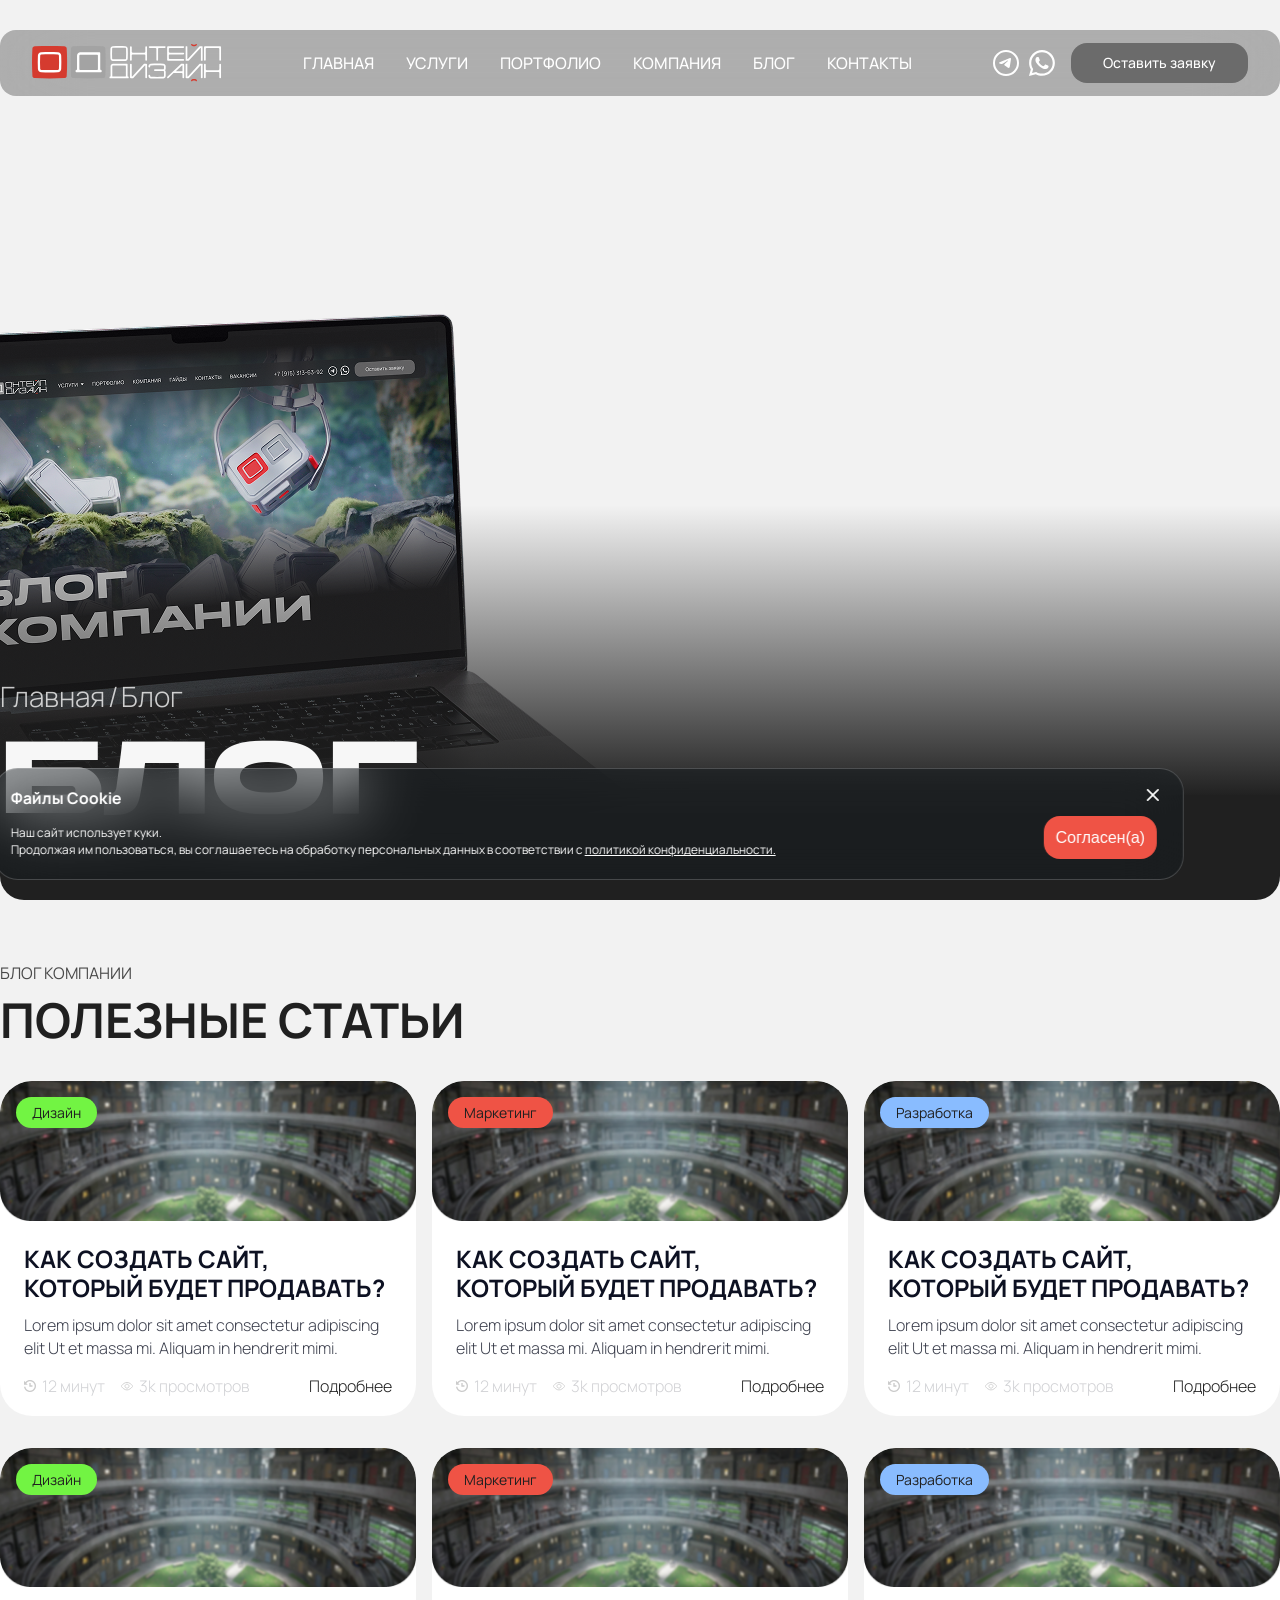
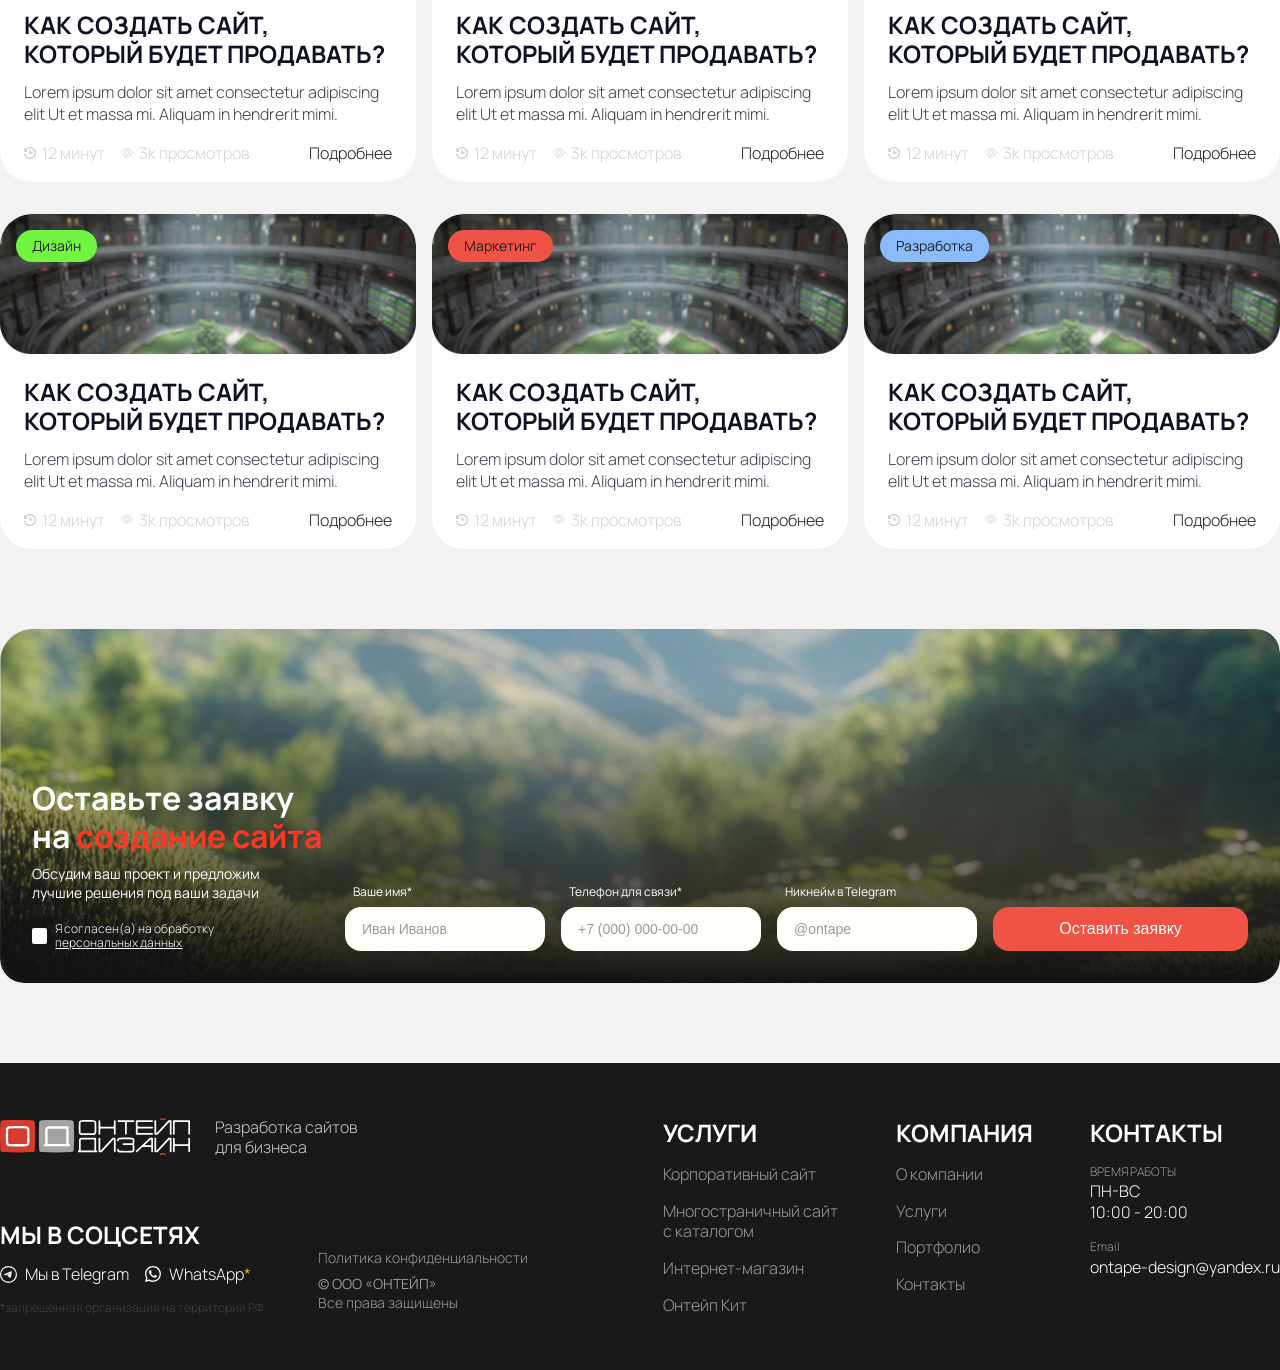
==== commit 45b3bc2c: "new commit" ====
--- a/blog.html
+++ b/blog.html
@@ -14,7 +14,7 @@
         <!-- header -->
         <header class="header">
             <div class="container">
-                <div class="header__inner">
+                <div class="header__inner ">
                     <div class="header__top">
                         <a class="logo" href="index.html">
                             <img src="./assets/images/logo/Frame 1321315060.svg" alt="Логотип">
@@ -62,7 +62,7 @@
                                     </svg>
                                 </a>
                             </div>
-                            <a href="" class="header__right_btn js-open-modal">Оставить заявку</a>
+                            <a href="" class="header__right_btn light--btn js-open-modal">Оставить заявку</a>
 
                             <button class="burger-btn" id="burgerBtn" type="button">
                                 <span></span>
@@ -75,16 +75,16 @@
                     <div class="mobile-menu" id="mobileMenu">
                         <ul class="nav__list">
                             <li class="nav__item"><a class="nav__link" href="index.html">Главная</a></li>
-                                <li class="nav__item"><a class="nav__link" href="services.html">Услуги</a></li>
-                                <li class="nav__item"><a class="nav__link" href="cases.html">Портфолио</a></li>
-                                <li class="nav__item"><a class="nav__link" href="company.html">Компания</a></li>
-                                <li class="nav__item"><a class="nav__link" href="blog.html">Блог</a></li>
-                                <li class="nav__item"><a class="nav__link" href="contacts.html">Контакты</a></li>
+                            <li class="nav__item"><a class="nav__link" href="services.html">Услуги</a></li>
+                            <li class="nav__item"><a class="nav__link" href="cases.html">Портфолио</a></li>
+                            <li class="nav__item"><a class="nav__link" href="company.html">Компания</a></li>
+                            <li class="nav__item"><a class="nav__link" href="blog.html">Блог</a></li>
+                            <li class="nav__item"><a class="nav__link" href="contacts.html">Контакты</a></li>
                         </ul>
 
                         <div class="header__right mobile-only-right"
                             style="margin-top: 20px; display: flex; gap: 10px;">
-                            <a href="" class="header__right_btn" style="width: 100%; text-align: center;">Оставить
+                            <a href="#" class="header__right_btn light--btn js-open-modal" style="width: 100%; text-align: center;">Оставить
                                 заявку</a>
                         </div>
                     </div>
@@ -409,7 +409,7 @@
                             <label class="form_checkbox">
                                 <input class="form_checkbox__input" type="checkbox" name="agreement" id="" required>
                                 <span class="form-checkbox__text">Я согласен(а) на обработку
-                                    персональных&nbsp;данных</span>
+                                    <a class="uderline-span js-cookie-popup">персональных&nbsp;данных</a></span>
                             </label>
                         </div>
                         <form action="#" class="text_block__v2--form form_section">
@@ -503,7 +503,28 @@
                         </div>
                     </div>
                 </div>
-                <div class="close-popup" id="popupModal">
+            </footer>
+            <div class="cookie-modal container" id="cookieModal">
+                <div class="cookie-modal__content container">
+                    <button class="cookie-modal__close" aria-label="Закрыть"><svg width="12" height="12"
+                            viewBox="0 0 14 14" fill="none" xmlns="http://www.w3.org/2000/svg">
+                            <path d="M13 13L1 1M13 1L1 13" stroke="white" stroke-width="2" stroke-linecap="round"
+                                stroke-linejoin="round" />
+                        </svg>
+                    </button>
+                    <h3 class="cookie-modal__title">Файлы Cookie</h3>
+                    <div class="cookie__agree">
+                        <p class="cookie-modal__text">
+                            Наш сайт использует куки.<br>
+                            Продолжая им пользоваться, вы&nbsp;соглашаетесь на обработку
+                            персональных данных в соответствии с <a href="policy.html"
+                                class="cookie-modal__link">политикой конфиденциальности.</a>
+                        </p>
+                        <button class="cookie-modal__btn js-cookie-accept">Согласен(а)</button>
+                    </div>
+                </div>
+            </div>
+            <div class="close-popup" id="popupModal">
                 <div class="close-popup__form flex_column">
                     <h2>Оставить заявку</h2>
                     <div class="close-popup__form_clos" id="closePopupBtn"></div>
@@ -527,7 +548,7 @@
                             <label class="fpopup_checkbox">
                                 <input class="popup_checkbox__input" type="checkbox" name="agreement" id="" required>
                                 <span class="popup-checkbox__text">Я согласен(а) на обработку
-                                    персональных данных</span>
+                                    <a class="uderline-span js-cookie-popup">персональных данных</a></span>
                             </label>
                         </div>
                         <button type="submit">Оставить заявку</button>
@@ -551,7 +572,6 @@
                     </svg>
                 </div>
             </div>
-            </footer>
         </main>
     </div>
 
--- a/assets/css/style.css
+++ b/assets/css/style.css
@@ -281,6 +281,18 @@
     cursor: pointer;
 }
 
+.light--btn {
+    background: #fff;
+    padding: 10px 32px;
+    border-radius: 16px;
+}
+
+.dark--btn {
+    background-color: var(--text);
+    color: var(--bg);
+    border-radius: 16px;
+}
+
 /* card */
 .card {
     background-color: var(--bg);
@@ -416,7 +428,6 @@
 
 .header__right_btn {
     background: #6B6B6B;
-    padding: 10px 32px;
     font-size: 14px;
     letter-spacing: 2%;
     line-height: 20px;
@@ -488,6 +499,10 @@
     opacity: 1;
 }
 
+.mobile-menu.active .header__right_btn {
+    display: block;
+}
+
 .mobile-menu .nav__list {
     display: flex;
     flex-direction: column;
@@ -504,6 +519,10 @@
     color: white;
     text-transform: uppercase;
     font-weight: 400;
+}
+
+.mobile-only-right .header__right_btn {
+    background-color: var(--btn);
 }
 
 /* banner */
@@ -675,9 +694,7 @@
     font-size: 14px;
     line-height: 20px;
     font-weight: 400;
-    padding: 10px 32px;
     background-color: #FAFAFA;
-    border-radius: 16px;
     letter-spacing: 2%;
     margin-bottom: 9.5px;
 }
@@ -686,9 +703,7 @@
     font-size: 14px;
     line-height: 20px;
     font-weight: 400;
-    padding: 10px 32px;
     background-color: #FAFAFA;
-    border-radius: 16px;
     letter-spacing: 2%;
 }
 
@@ -835,6 +850,9 @@
     box-sizing: border-box;
     background-size: cover;
     background-repeat: no-repeat;
+    -webkit-mask-image: -webkit-radial-gradient(white, black);
+    -webkit-backface-visibility: hidden;
+    backface-visibility: hidden;
 }
 
 .text_block__v2::before {
@@ -963,6 +981,10 @@
     align-items: center;
     gap: 8px;
     cursor: pointer;
+}
+
+.uderline-span {
+    text-decoration: underline;
 }
 
 input[type="checkbox"] {
@@ -984,7 +1006,7 @@
     background-image: url("data:image/svg+xml,%3Csvg xmlns='http://www.w3.org/2000/svg' width='12' height='12' viewBox='0 0 24 24' fill='none' stroke='%239A9A9A' stroke-width='3' stroke-linecap='round' stroke-linejoin='round'%3E%3Cpolyline points='20 6 9 17 4 12'%3E%3C/polyline%3E%3C/svg%3E");
     background-position: center;
     background-repeat: no-repeat;
-    background-size: 12px;
+    background-size: 16px;
 }
 
 .form-checkbox__text {
@@ -1008,8 +1030,6 @@
 }
 
 .text_block__v3__title--btn {
-    background: #fff;
-    border-radius: 16px;
     padding: 12px 48px;
     line-height: 20px;
     letter-spacing: 2%;
@@ -1028,13 +1048,10 @@
 }
 
 .text_block__v3--btn {
-    background-color: var(--text);
-    border-radius: 16px;
     color: var(--bg);
     font-size: 16px;
     line-height: 20px;
     letter-spacing: 2%;
-    padding: 12px;
     width: 100%;
     font-weight: 400;
     display: block;
@@ -1046,7 +1063,6 @@
 }
 
 .dark-section .text_block__v3--btn {
-    background-color: #fff;
     color: #2A2A2A;
     margin-top: 24px;
     text-align: center;
@@ -1733,20 +1749,26 @@
 }
 
 .text_block__v6 {
-    gap: 24px !important;
     width: 100%;
     display: flex;
     flex-direction: column;
+}
+
+.partners_content {
+    display: flex;
+    flex-direction: column;
+    gap: 24px;
 }
 
 .partners_slider {
     width: 100%;
     height: 120px;
     overflow: hidden;
+    mask-image: linear-gradient(90deg, transparent, #fff 10%, #fff 89%, transparent);
 }
 
 .partners_slide {
-    width: 264px !important;
+
     height: 120px;
     flex-shrink: 0;
     display: flex;
@@ -1809,6 +1831,10 @@
     white-space: pre-line;
 }
 
+.logo__footer img {
+    object-fit: none;
+}
+
 .footer_contacts {
     gap: 55px;
     align-items: end;
@@ -1999,6 +2025,10 @@
     opacity: 0.8;
     letter-spacing: 2%;
     line-height: 120%;
+}
+
+.cases_title_h1.polit {
+    font-size: 30px;
 }
 
 .breadcrumbs__link {
@@ -2123,14 +2153,12 @@
     bottom: 32px;
     right: 32px;
     z-index: 3;
-    background-color: #fff;
     padding: 12px 64px;
 
     font-weight: 500;
     font-size: 16px;
     line-height: 20px;
     letter-spacing: 2%;
-    border-radius: 16px;
 }
 
 .about_company__cover::before {
@@ -2268,7 +2296,6 @@
 }
 
 .company_card--btn {
-    border-radius: 16px;
     padding: 12px 24px;
     text-align: center;
     color: #F7F7F7;
@@ -2351,9 +2378,7 @@
 }
 
 .text_block__v8--btn {
-    background-color: var(--text);
-    border-radius: 16px;
-    color: var(--bg);
+
     font-size: 16px;
     line-height: 20px;
     letter-spacing: 0.02em;
@@ -2409,7 +2434,7 @@
     font-size: 16px;
     line-height: 120%;
     letter-spacing: 2%;
-    font-weight: 300;
+    font-weight: 400;
     margin-bottom: 12px;
 }
 
@@ -2418,7 +2443,7 @@
     line-height: 140%;
     letter-spacing: 2%;
     margin-bottom: 18px;
-    font-weight: 300;
+    font-weight: 400;
 }
 
 .vacancy_card__btm {
@@ -2430,7 +2455,7 @@
     line-height: 120%;
     letter-spacing: 2%;
     margin-bottom: 8px;
-    font-weight: 300;
+    font-weight: 400;
 }
 
 .vacacy__skills {
@@ -2453,10 +2478,7 @@
 }
 
 .vacancy--btn {
-    background-color: var(--text);
-    border-radius: 16px;
     padding: 12px 24px;
-    color: #F7F7F7;
     text-align: center;
     width: 100%;
     display: block;
@@ -2553,7 +2575,6 @@
 
 .text_block__v10-title--btn {
     background-color: var(--text);
-    border-radius: 16px;
     padding: 12px 32px;
     color: #F7F7F7;
     text-align: center;
@@ -2870,7 +2891,9 @@
 
 
 /* close-popup */
-.close-popup {
+.close-popup,
+.close-popupKit,
+.close-popupVacancy {
     position: fixed;
     top: 0;
     left: 0;
@@ -2885,7 +2908,9 @@
     display: none;
 }
 
-.close-popup.active {
+.close-popup.active,
+.close-popupKit.active,
+.close-popupVacancy.active{
     display: flex;
     opacity: 1;
     visibility: visible;
@@ -3031,7 +3056,7 @@
     background-image: url("data:image/svg+xml,%3Csvg xmlns='http://www.w3.org/2000/svg' width='12' height='12' viewBox='0 0 24 24' fill='none' stroke='%239A9A9A' stroke-width='3' stroke-linecap='round' stroke-linejoin='round'%3E%3Cpolyline points='20 6 9 17 4 12'%3E%3C/polyline%3E%3C/svg%3E");
     background-position: center;
     background-repeat: no-repeat;
-    background-size: 12px;
+    background-size: 16px;
 }
 
 .popup-checkbox__text {
@@ -3119,13 +3144,14 @@
 /* cookie */
 .cookie-modal {
     position: fixed;
+    left: 50%;
+    right: 50%;
     bottom: 20px;
-    left: 40%;
     background: #131B1F66;
     backdrop-filter: blur(30px);
     -webkit-backdrop-filter: blur(30px);
     border-radius: 24px;
-    padding: 20px 26px 24px 16px;
+    padding: 20px 26px 20px 16px;
     max-width: fit-content;
     width: 100%;
     z-index: 10002;
@@ -3139,7 +3165,7 @@
 
 .cookie__agree {
     display: flex;
-    flex-direction: column;
+    align-items: end;
     justify-content: space-between;
     gap: 15px;
 }
@@ -3148,6 +3174,9 @@
     opacity: 1;
     visibility: visible;
     transform: translateX(-50%) translateY(0);
+    max-width: 1316px;
+    width: 93%;
+    left: 46%;
 }
 
 .cookie-modal__content {
@@ -3171,7 +3200,6 @@
     line-height: 140%;
     letter-spacing: 0%;
     color: #FFFFFF;
-    max-width: 379px;
 }
 
 .cookie-modal__link {
@@ -3187,7 +3215,7 @@
 
 .cookie-modal__btn {
     font-weight: 400;
-    font-size: 18px;
+    font-size: 16px;
     line-height: 120%;
     letter-spacing: 0%;
     background: rgba(239, 83, 69, 1);
@@ -3293,7 +3321,66 @@
     transform-origin: top center;
 }
 
+
+.policy_content {
+    max-width: 900px;
+    margin: 0 auto;
+    font-size: 16px;
+    line-height: 1.4;
+    color: var(--text);
+}
+
+.policy_content p {
+    margin-bottom: 20px;
+    text-align: justify;
+}
+
+.policy_content h3 {
+    margin-top: 40px;
+    margin-bottom: 20px;
+    font-size: 24px;
+    font-weight: 600;
+}
+
+.policy_content a {
+    color: var(--btn);
+    text-decoration: underline;
+    transition: color 0.3s ease, opacity 0.3s ease;
+    text-decoration: none;
+}
+
 @media (max-width:1024px) {
+
+    .cases_title_h1.polit{
+        font-size: 10px;
+        flex-wrap: wrap;
+    }
+    .policy_content {
+        padding: 0 10px;
+        font-size: 15px;
+    }
+
+    .banner h1.policy__title {
+        font-size: 35px;
+    }
+
+    .policy_content p {
+        margin-bottom: 16px;
+        text-align: left;
+    }
+
+    .policy_content h3 {
+        font-size: 20px;
+        margin-top: 30px;
+    }
+
+    html,
+    body {
+        overflow-x: hidden;
+        max-width: 100vw;
+        touch-action: pan-y pinch-zoom;
+    }
+
     .header {
         padding-top: 16px;
     }
@@ -3301,6 +3388,9 @@
     .header__inner {
         padding: 17px 18px;
         background: rgba(19, 27, 31, 0.7);
+    }
+
+    .mobile_header__inner {
         margin-right: 14px;
     }
 
@@ -3314,6 +3404,10 @@
 
     .header__right_btn {
         display: none;
+    }
+
+    .header__right_icon {
+        gap: 16px;
     }
 
 
@@ -3401,9 +3495,19 @@
         order: -1;
     }
 
+    .text_block__v1--content:last-child .card.span-2 img.abs-cover {
+        object-position: 70% center;
+    }
+
     /* text_block__v2 */
     .text_block__v2 {
         background-position: center;
+        -webkit-backface-visibility: hidden;
+        backface-visibility: hidden;
+        transform: translateZ(0);
+        -webkit-transform: translateZ(0);
+        isolation: isolate;
+
     }
 
     .text_block__v2--content {
@@ -3464,8 +3568,8 @@
     }
 
     .card-2::before {
-        mask-image: radial-gradient(64.89% 65.72% at 50.14% 52.45%, #D9D9D9 0%, rgba(115, 115, 115, 0) 100%);
-        -webkit-mask-image: radial-gradient(64.89% 65.72% at 50.14% 52.45%, #D9D9D9 0%, rgba(115, 115, 115, 0) 100%);
+        mask-image: radial-gradient(64.89% 65.72% at 50.14% 69.45%, #D9D9D9 0%, rgba(115, 115, 115, 0) 100%);
+        -webkit-mask-image: radial-gradient(64.89% 65.72% at 50.14% 69.45%, #D9D9D9 0%, rgba(115, 115, 115, 0) 100%);
         background-position: center;
         background-size: cover;
     }
@@ -3710,6 +3814,7 @@
         gap: 16px;
     }
 
+
     .logo__footer span {
         font-size: 14px;
     }
@@ -3762,6 +3867,10 @@
         max-width: fit-content;
     }
 
+    .footer_block__4 {
+        position: relative;
+    }
+
     .footer_block__2 a,
     .footer_block__3 a {
         font-size: 14px;
@@ -3778,7 +3887,7 @@
 @media (max-width:768px) {
     .banner_main.cases_banner {
         background-position: center 10%;
-        min-height: 400px;
+        height: 80vh;
         overflow: hidden;
     }
 
@@ -3802,9 +3911,10 @@
         right: 0;
     }
 
+    /* 
     .header__inner {
         margin-right: 0;
-    }
+    } */
 
     /* margins */
     .top_mar {
@@ -3871,7 +3981,7 @@
 
     /* banner */
     .banner_main {
-        height: 90vh;
+        height: 80vh;
         padding-bottom: 40px;
     }
 
@@ -4105,7 +4215,7 @@
 
     /* text_block__v3 */
     .text_block__v3--btn {
-        background-color: var(--text);
+
         border-radius: 16px;
         color: var(--bg);
         font-size: 16px;
@@ -4146,6 +4256,7 @@
         gap: 125px;
         max-height: 388px;
         height: 388px;
+        border-radius: 16px;
     }
 
 
@@ -4215,7 +4326,7 @@
     }
 
     .text_block__v3--content.grid-2 {
-        gap: 16px;
+        gap: 8px;
     }
 
     .text_block__v3--cards.gap_24 {
@@ -4268,6 +4379,18 @@
         font-size: 12px;
     }
 
+    .text_block__v3--card,
+    .text_block__v3--card_v3,
+    .card-2,
+    .card-3,
+    .card-4 {
+        -webkit-mask-image: -webkit-radial-gradient(white, black);
+        -webkit-backface-visibility: hidden;
+        backface-visibility: hidden;
+        transform: translateZ(0);
+        -webkit-transform: translateZ(0);
+    }
+
     /* text_block__v4 */
 
     .text_block__v4--card.card {
@@ -4396,6 +4519,8 @@
     .card-text {
         font-size: 14px;
         white-space: pre-line;
+        max-width: 250px;
+        margin-top: 90px;
     }
 
     .card .icon-1 {
@@ -4909,14 +5034,18 @@
     }
 
     .partners_slide {
-        width: 174px !important;
         height: 79px;
     }
 
+    .partners_content{
+        gap: 15px;
+    }
     .partners_slide img {
         border-radius: 15.82px;
         padding: 16px;
     }
+
+    
 
     .text_block__v6.track_wh .partners_slide img.track_wh__logo {
         background-image: radial-gradient(circle, #2A2A2A 65%, transparent 66%);
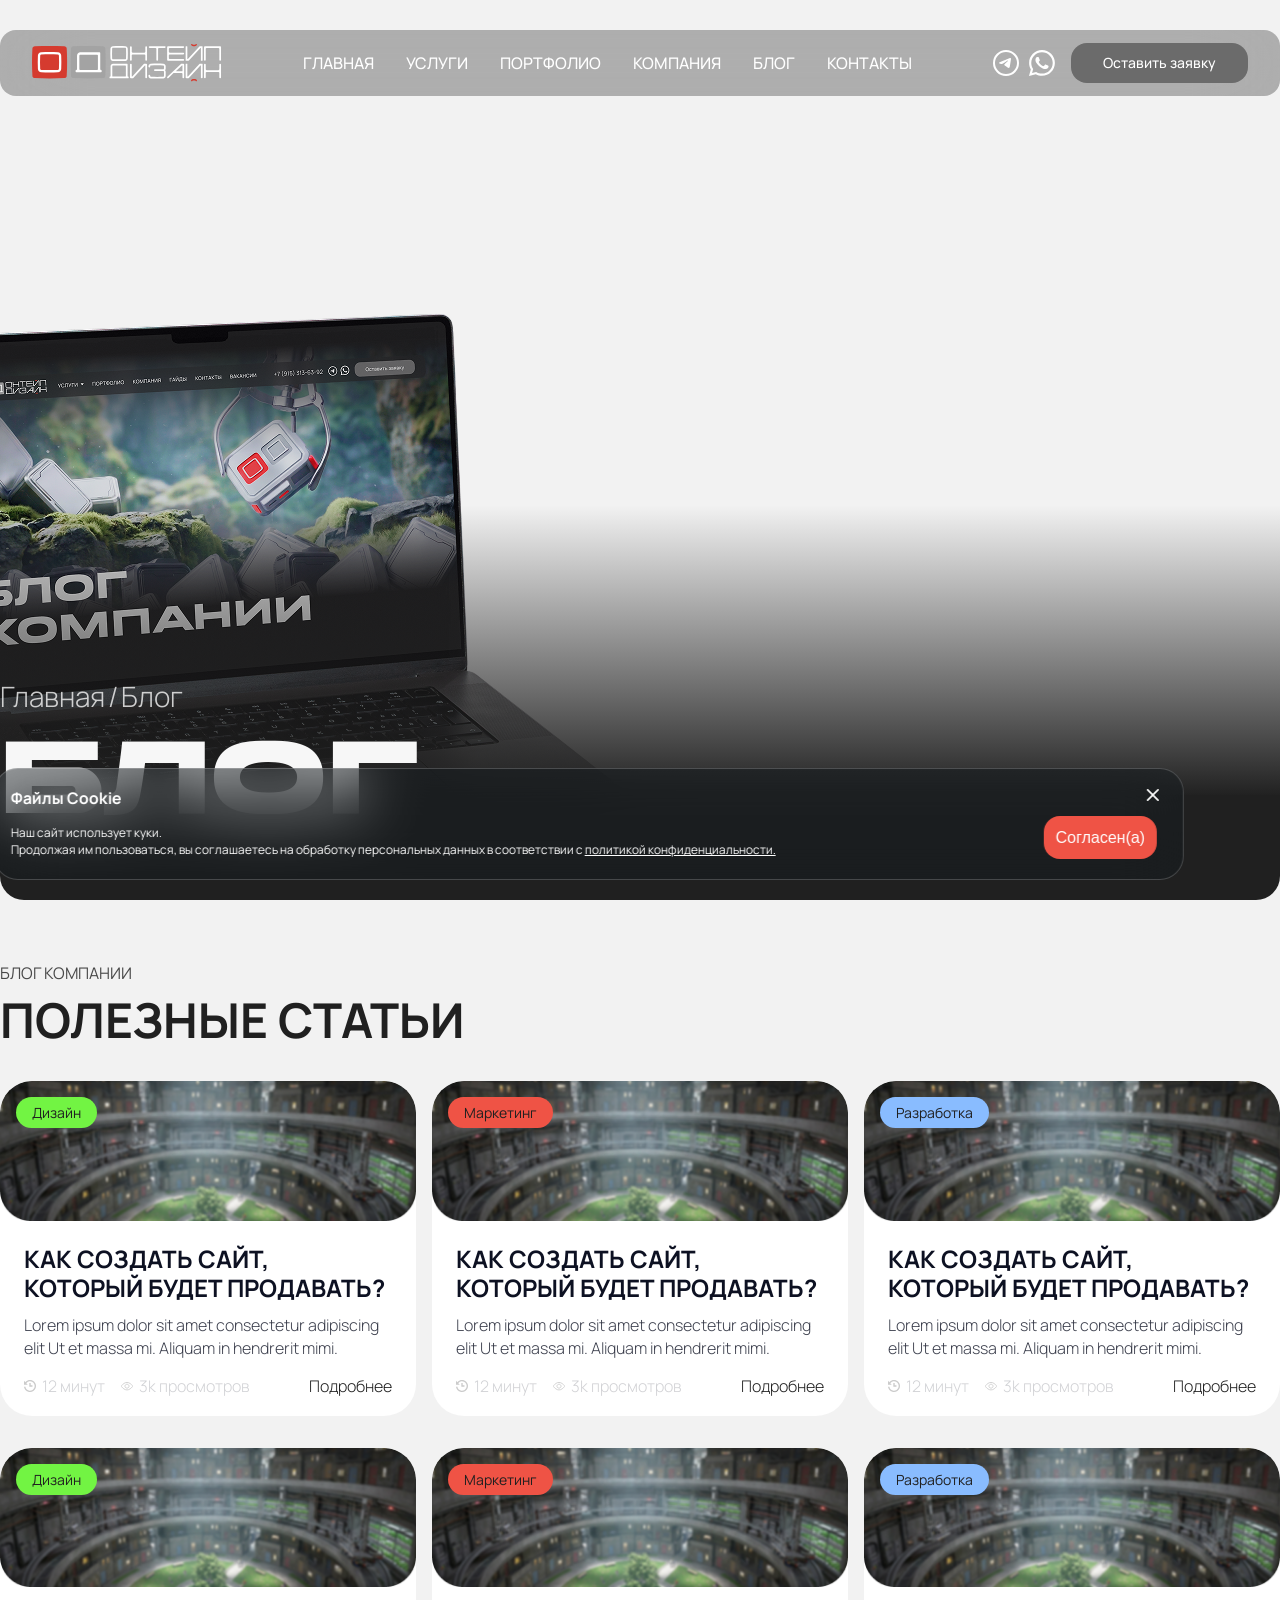
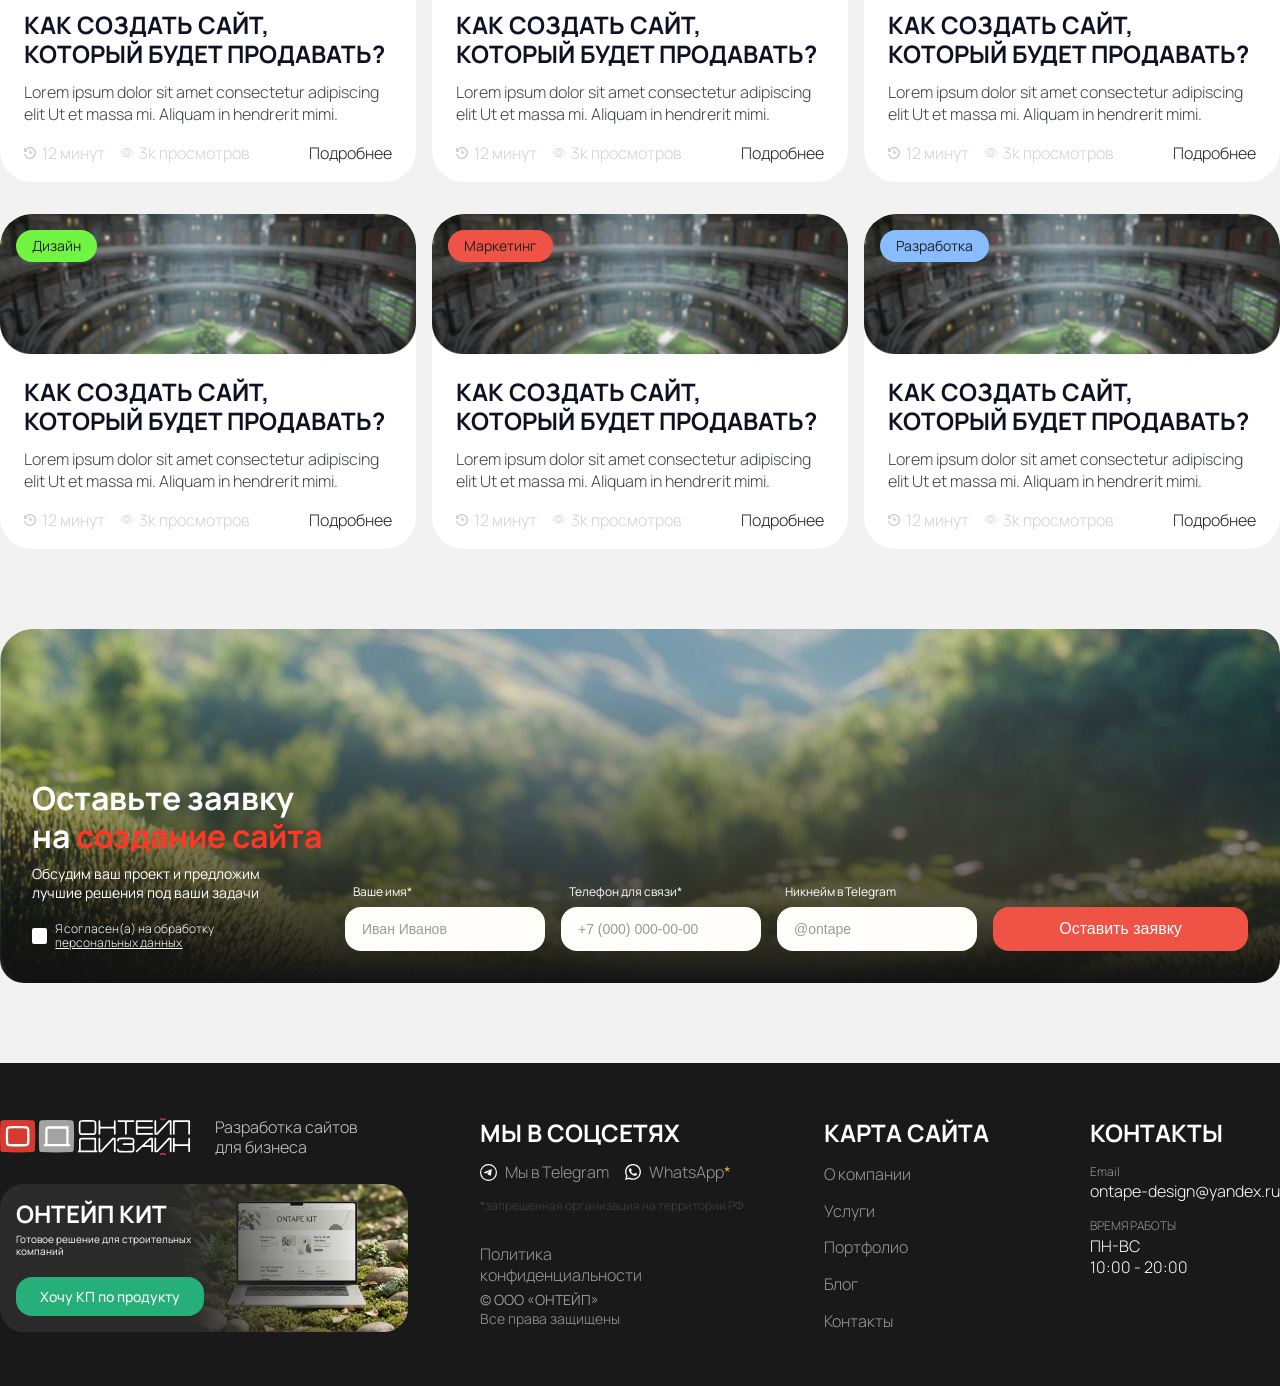
==== commit aa44a68a: "new commit" ====
--- a/blog.html
+++ b/blog.html
@@ -444,62 +444,67 @@
                             <span>Разработка сайтов
                                 для бизнеса</span>
                         </div>
-                        <div class="footer_contacts grid-2">
+                        <div class="footer__left_kit card">
+                            <div class="promo-card">
+                                <div class="promo-card__text">
+                                    <span class="promo-card__tag">ОНТЕЙП КИТ</span>
+                                    <h2 class="promo-card__title">
+                                        Готовое решение для строительных компаний
+                                    </h2>
+                                    <a href="#" class="promo-card__button">Хочу КП по продукту</a>
+                                </div>
+                                <div class="promo-card__image">
+                                    <img src="./assets/images/kit/footerkit.png" alt="Онтейп кит">
+                                </div>
+                            </div>
+                        </div>
+                    </div>
+                    <div class="footer_right grid-3">
+                        <div class="footer_block__2 flex_column">
                             <div class="footer_social flex_column">
                                 <h2>Мы в соцсетях</h2>
                                 <div class="footer_social__tags flex_row">
-                                    <a href="" class="footer_social__tag flex_row">
+                                    <a href="https://t.me/@Ontape_Design" class="footer_social__tag flex_row">
                                         <img src="./assets/icons/Social Icons-3.svg" alt="">
                                         <p>Мы в Telegram</p>
                                     </a>
-                                    <a href="" class="footer_social__tag flex_row">
+                                    <a href="https://wa.me/+79164251333" class="footer_social__tag flex_row">
                                         <img src="./assets/icons/Social Icons-4.svg" alt="">
                                         <p>WhatsApp<span class="footer_span">*</span></p>
                                     </a>
                                 </div>
-                                <p class="footer_warning"><span class="footer_span">*</span>запрещенная организация на
+                                <p class="footer_warning"><span class="footer_span">*</span>запрещенная организация
+                                    на
                                     территории
                                     РФ</p>
                             </div>
                             <div class="footer_politics flex_column">
-                                <a href="">Политика конфиденциальности</a>
+                                <a href="">Политика 
+                                    конфиденциальности</a>
                                 <p><span class="span-politic">© ООО «ОНТЕЙП»</span>
                                     Все права защищены</p>
                             </div>
                         </div>
-                    </div>
-                    <div class="footer_right grid-3">
-                        <div class="footer_block__2 flex_column">
-                            <h3>УСЛУГИ</h3>
-                            <a href="services.html#ser1">Корпоративный сайт</a>
-                            <a href="services.html#ser2">Многостраничный сайт
-                                с каталогом</a>
-                            <a href="services.html#ser3">Интернет-магазин</a>
-                            <a href="services.html#ser4">Онтейп Кит</a>
-                        </div>
                         <div class="footer_block__3 flex_column">
-                            <h3>КОМПАНИЯ</h3>
+                            <h3>Карта сайта</h3>
                             <a href="company.html">О компании</a>
                             <a href="services.html">Услуги</a>
                             <a href="cases.html">Портфолио</a>
+                            <a href="blog.html">Блог</a>
                             <a href="contacts.html">Контакты</a>
                         </div>
                         <div class="footer_block__4 flex_column">
                             <h3>КОНТАКТЫ</h3>
+                            <div class="footer_mail flex_column">
+                                <h4>Email</h4>
+                                <a href="mailto:ontape-design@yandex.ru">ontape-design@yandex.ru</a>
+                            </div>
                             <div class="time flex_column">
                                 <h4>ВРЕМЯ РАБОТЫ</h4>
                                 <p class="time-text">ПН-ВС
                                     10:00 - 20:00
                                 </p>
                             </div>
-                            <div class="footer_mail flex_column">
-                                <h4>Email</h4>
-                                <a href="mailto:ontape-design@yandex.ru">ontape-design@yandex.ru</a>
-                            </div>
-                            <!-- <div class="footer_tel flex_column">
-                                <h4>Телефон</h4>
-                                <a href="tel:+79153136392">+7 (915) 313-63-92</a>
-                            </div> -->
                         </div>
                     </div>
                 </div>
--- a/assets/css/style.css
+++ b/assets/css/style.css
@@ -588,6 +588,7 @@
     line-height: 180%;
     font-family: 'Onder';
     text-transform: uppercase;
+    white-space: pre-line;
 }
 
 .banner_title_sub {
@@ -705,6 +706,14 @@
     font-weight: 400;
     background-color: #FAFAFA;
     letter-spacing: 2%;
+    transition: 0.5s ease;
+}
+
+.cases--btn:hover {
+    background-color: var(--text);
+    color: #fff;
+    transition: 0.5s ease;
+
 }
 
 .cases_cards.grid-2 {
@@ -793,7 +802,29 @@
     margin-bottom: 4px;
 }
 
-
+.cases_card--content {
+    position: relative;
+    z-index: 3;
+    padding: 24px;
+}
+
+.cases_card--bg-image {
+    position: absolute;
+    top: 0;
+    left: 0;
+    right: 0;
+    bottom: 0;
+    background-repeat: no-repeat;
+    background-position: right bottom;
+    background-size: contain;
+    z-index: -1;
+    transition: transform 0.6s ease-out;
+    pointer-events: none;
+}
+
+.cases_card.card:hover .cases_card--bg-image {
+    transform: scale(1.05);
+}
 
 /* text_block__v1 */
 
@@ -845,7 +876,6 @@
 .text_block__v2 {
     position: relative;
     border-radius: 24px;
-    overflow: hidden;
     width: 100%;
     box-sizing: border-box;
     background-size: cover;
@@ -974,6 +1004,12 @@
     width: 100%;
     justify-self: center;
     box-sizing: border-box;
+    transition: 0.5s ease;
+}
+
+.form_section__btn:hover {
+    background: #b52619;
+    transition: 0.5s ease;
 }
 
 .form_checkbox {
@@ -1036,8 +1072,14 @@
     font-weight: 400;
     color: #2A2A2A;
     max-width: fit-content;
-}
-
+    transition: 0.5s ease;
+}
+
+.text_block__v3__title--btn:hover {
+    transition: 0.5s ease;
+    background-color: var(--text);
+    color: #fff;
+}
 
 .text_block__v3--content.grid-2 {
     grid-template-rows: 450px;
@@ -1910,7 +1952,7 @@
 }
 
 .footer_right {
-    gap: 57.5px;
+    gap: 81px;
     max-width: fit-content;
 }
 
@@ -1924,6 +1966,7 @@
     line-height: 130%;
     font-weight: 700;
     letter-spacing: 2%;
+    text-transform: uppercase;
 }
 
 .footer_block__2,
@@ -1931,6 +1974,15 @@
 .footer_block__4 {
     gap: 16px;
     max-width: fit-content;
+}
+
+.footer_block__3 {
+    margin-right: 20px;
+}
+
+.footer_block__2 {
+    align-items: baseline;
+    justify-content: space-between;
 }
 
 .footer_block__2 a,
@@ -2485,6 +2537,12 @@
     margin-top: 24px;
     letter-spacing: 2%;
     font-weight: 500;
+    transition: 0.5s ease;
+}
+
+.vacancy--btn:hover {
+    background-color: #F2F2F2;
+    color: var(--text);
 }
 
 /* text_block__v10 */
@@ -2785,6 +2843,12 @@
 /* text_block__v12 */
 .text_block__v12--content {
     gap: 16px;
+}
+
+.text_block__v12--cards-column {
+    gap: 16px;
+    display: flex;
+    flex-direction: column;
 }
 
 .text_block__v12--cards {
@@ -2910,7 +2974,7 @@
 
 .close-popup.active,
 .close-popupKit.active,
-.close-popupVacancy.active{
+.close-popupVacancy.active {
     display: flex;
     opacity: 1;
     visibility: visible;
@@ -3082,7 +3146,7 @@
 }
 
 button[type="submit"]:hover {
-    background: var(--text-accent);
+    background: #b52619;
 }
 
 .close-popup__policy {
@@ -3349,12 +3413,120 @@
     text-decoration: none;
 }
 
+
+.text-blockstack1 p,
+.text-blockstack2 p {
+    hyphens: auto;
+    -webkit-hyphens: auto;
+    -ms-hyphens: auto;
+    white-space: normal;
+    max-width: 122px;
+}
+
+.text-blockstack2 p {
+    max-width: 131px;
+}
+
+
+.card-2,
+.card-3,
+.card-4,
+.text_block__v3--card_v3,
+.text_block__v4--card,
+.text_block__v5_card,
+.text_block__v3--card,
+.text_block__v2 {
+    transform: translateZ(0);
+    -webkit-transform: translateZ(0);
+    -webkit-mask-image: -webkit-radial-gradient(white, black);
+    mask-image: radial-gradient(white, black);
+}
+
+.footer__left_kit.card {
+    background: #2A2A2A;
+
+}
+
+.promo-card {
+    display: flex;
+    align-items: center;
+    max-width: 408px;
+    margin: 0 auto;
+    border-radius: 15.06px;
+    overflow: hidden;
+    color: white;
+}
+
+.promo-card__text {
+    flex: 1;
+    padding: 16px 200px 16px 16px;
+    z-index: 2;
+}
+
+.promo-card__tag {
+    font-weight: 700;
+    font-size: 24px;
+    line-height: 120%;
+    letter-spacing: 2%;
+    margin-bottom: 4px;
+}
+
+.promo-card__title {
+    font-weight: 400;
+    font-size: 10.04px;
+    line-height: 120%;
+    letter-spacing: 2%;
+    margin-bottom: 20px;
+    margin-top: 4px;
+}
+
+.promo-card__button {
+    display: inline-block;
+    background: #26AF79;
+    color: #F7F7F7;
+    padding: 10px 24px;
+    border-radius: 16px;
+    text-decoration: none;
+    font-weight: 500;
+    width: fit-content;
+    font-size: 14px;
+}
+
+.promo-card__image {
+    flex: 1;
+    position: absolute;
+    overflow: hidden;
+    top: 0;
+    right: 0;
+    bottom: 0;
+}
+
+.promo-card__image img {
+    width: 100%;
+    height: 100%;
+    object-fit: cover;
+    display: block;
+}
+
+.promo-card::after {
+    content: '';
+    position: absolute;
+    top: 0;
+    left: 0;
+    bottom: 0;
+    width: 100%;
+    height: 100%;
+    background: radial-gradient(64.99% 352.16% at 25.43% 104.5%, rgba(42, 42, 42, 1) 32.09%, rgba(115, 115, 115, 0) 100%);
+    pointer-events: none;
+}
+
 @media (max-width:1024px) {
 
-    .cases_title_h1.polit{
+    .cases_title_h1.polit {
         font-size: 10px;
         flex-wrap: wrap;
     }
+
     .policy_content {
         padding: 0 10px;
         font-size: 15px;
@@ -3568,10 +3740,11 @@
     }
 
     .card-2::before {
-        mask-image: radial-gradient(64.89% 65.72% at 50.14% 69.45%, #D9D9D9 0%, rgba(115, 115, 115, 0) 100%);
-        -webkit-mask-image: radial-gradient(64.89% 65.72% at 50.14% 69.45%, #D9D9D9 0%, rgba(115, 115, 115, 0) 100%);
+        mask-image: radial-gradient(54.24% 55.52% at 47.7% 62.65%, #D9D9D9 0%, rgba(115, 115, 115, 0) 100%);
+        -webkit-mask-image: radial-gradient(54.24% 55.52% at 47.7% 62.65%, #D9D9D9 0%, rgba(115, 115, 115, 0) 100%);
         background-position: center;
         background-size: cover;
+
     }
 
     .card-3::before {
@@ -3698,6 +3871,14 @@
         gap: 8px;
     }
 
+    .text_block__v12--cards-column {
+        flex-direction: row;
+            overflow-x: auto;
+
+        scrollbar-width: none;
+        -ms-overflow-style: none;
+    }
+
     .text_block__v12--cards {
         gap: 8px;
     }
@@ -3720,10 +3901,8 @@
 
     .text_block__v12--cards {
         display: flex;
-        overflow-x: auto;
-
-        scrollbar-width: none;
-        -ms-overflow-style: none;
+        flex-direction: column;
+        gap: 16px;
     }
 
     .text_block__v12--cards .stack_card {
@@ -3741,10 +3920,16 @@
     .text_block__v12--cards.active .stack_card {
         max-width: 100%;
         width: 100%;
+        height: 183px;
+    }
+
+    span.defis {
+        display: none;
     }
 
     .text_block__v12--cards.active .stack_card__bottom {
         flex-direction: row;
+        height: fit-content;
     }
 
     .text_block__v12--cards.active .stack_card__bottom p {
@@ -3772,6 +3957,8 @@
         flex-direction: column;
         align-items: start;
         gap: 12px;
+        max-height: 88px;
+        height: 100%;
     }
 
     .stack_card__bottom img {
@@ -3800,87 +3987,117 @@
 
     /* footer */
     .footer_inner {
-        padding: 32px 0 136px 0;
         flex-direction: column;
-        position: relative;
         gap: 32px;
-    }
-
-    .footer__left {
-        gap: 32px;
-    }
-
-    .logo__footer {
-        gap: 16px;
-    }
-
-
-    .logo__footer span {
-        font-size: 14px;
-    }
-
-    .footer_contacts {
-        gap: 12px;
-        display: flex;
-        flex-direction: column;
-    }
-
-    .footer_social {
-        gap: 12px;
-    }
-
-    .footer_social h2 {
-        font-size: 18px;
-    }
-
-    .footer_politics {
-        gap: 4px;
-        padding-bottom: 3px;
-        max-width: fit-content;
-        position: absolute;
-        bottom: 32px;
-        left: 0;
-    }
-
-    .footer_politics a {
-        font-size: 12px;
-    }
-
-    .footer_right {
-        gap: 32px 48px;
-        max-width: 100%;
+        padding: 32px 0 112px 0;
     }
 
     .footer_right.grid-3 {
         grid-template-columns: repeat(2, auto);
-    }
-
-    .footer_right h3 {
-        font-size: 18px;
-        margin-bottom: 4px;
-    }
-
-    .footer_block__2,
-    .footer_block__3,
-    .footer_block__4 {
-        gap: 12px;
-        max-width: fit-content;
-    }
-
-    .footer_block__4 {
         position: relative;
+    }
+
+    .footer__left_kit {
+        display: none !important;
+    }
+
+    .footer__left {
+        width: 100%;
+        max-width: 100%;
+        gap: 32px;
+    }
+
+    .logo__footer {
+        margin-bottom: 10px;
+    }
+
+    .footer_right {
+        width: 100%;
+        display: grid;
+        gap: 32px clamp(32px, 5vw, 50px);
+        align-items: start;
+    }
+
+    .footer_block__2 {
+        grid-column: 1 / -1;
+        order: 1;
+        margin-bottom: 10px;
+    }
+
+    .footer_social__tags {
+        flex-wrap: wrap;
+    }
+
+    .footer_block__3 {
+        order: 3;
+        margin-right: 0;
     }
 
     .footer_block__2 a,
     .footer_block__3 a {
         font-size: 14px;
+    }
+
+    .footer_block__2 h2 {
+        margin-bottom: 4px;
     }
 
     .time-text,
     .footer_mail a,
     .footer_tel a {
         font-size: 14px;
+    }
+
+    .footer_block__2,
+    .footer_block__3,
+    .footer_block__4 {
+        gap: 14px;
+    }
+
+    .footer_block__4 {
+        order: 2;
+    }
+
+    .footer_social {
+        gap: 8px;
+    }
+
+    .footer_right {
+        max-width: none;
+    }
+
+    .footer_social h2,
+    .footer_right h3 {
+        font-size: 18px;
+    }
+
+    .footer_social__tag p {
+        color: #fff;
+    }
+
+    .footer_warning {
         white-space: normal;
+        margin-top: 0;
+        font-size: 11px;
+    }
+
+    .footer_politics {
+        width: 100%;
+        position: absolute;
+        bottom: -67px;
+    }
+
+    .footer_politics a {
+        font-size: 12px;
+        white-space: pre-line;
+    }
+
+    .footer_politics p {
+        margin-top: 32px;
+    }
+
+    .logo__footer span {
+        font-size: 14px;
     }
 }
 
@@ -4109,6 +4326,14 @@
 
     .cases_card--content h3 {
         font-size: 24px;
+    }
+
+    .cases_card--content.residence h3 {
+        white-space: pre-line;
+    }
+
+    .cases_card--content.residence .cases_card__cheaps {
+        margin-top: 32px;
     }
 
     .cases_card__cheaps {
@@ -4358,7 +4583,7 @@
     }
 
     .text_block__v3_cheaps_title {
-        margin-top: 32px;
+        margin-top: 16px;
     }
 
     .text_block__v3_cheaps_tags p {
@@ -4519,7 +4744,6 @@
     .card-text {
         font-size: 14px;
         white-space: pre-line;
-        max-width: 250px;
         margin-top: 90px;
     }
 
@@ -4641,7 +4865,7 @@
     }
 
     .company_card__left {
-        padding: 12px 0 12px 4px;
+        padding: 12px 0 0 4px;
     }
 
     .company_card__left img {
@@ -4717,6 +4941,8 @@
     .text_block__v9_top__text {
         font-size: 14px;
         margin-top: 12px;
+        white-space: pre-line;
+        max-width: 330px;
     }
 
     .text_block__v9_top--card img {
@@ -4805,7 +5031,6 @@
 
     .text_block__v10 {
         position: relative;
-        padding-bottom: 60px;
     }
 
     .text_block__v10-title--btn {
@@ -5013,6 +5238,7 @@
     /* text_block__v12 */
     .text_block__v12--cards .stack_card {
         max-width: 270px;
+        height: 145px;
     }
 
     .text_block__v12--cards.active .stack_card__img img {
@@ -5037,19 +5263,146 @@
         height: 79px;
     }
 
-    .partners_content{
+    .partners_content {
         gap: 15px;
     }
+
     .partners_slide img {
         border-radius: 15.82px;
         padding: 16px;
     }
 
-    
+
 
     .text_block__v6.track_wh .partners_slide img.track_wh__logo {
         background-image: radial-gradient(circle, #2A2A2A 65%, transparent 66%);
         background-size: 70px 70px;
         padding: 16px;
     }
+
+    .cases_cards.grid-2 {
+        display: flex;
+        flex-direction: column;
+    }
+
+    .cases_card:nth-child(1) {
+        order: 1;
+    }
+
+    .cases_card:nth-child(2) {
+        order: 2;
+    }
+
+    .cases_card:nth-child(3) {
+        order: 3;
+    }
+
+    .cases_card:nth-child(4) {
+        order: 4;
+    }
+
+    .cases_card:nth-child(5) {
+        order: 5;
+    }
+
+    .cases_card:nth-child(6) {
+        order: 8;
+    }
+
+    .cases_card:nth-child(7) {
+        order: 6;
+    }
+
+    .cases_card:nth-child(8) {
+        order: 7;
+    }
+
+    .cases_card:nth-child(9) {
+        order: 10;
+    }
+
+    .cases_card:nth-child(10) {
+        order: 9;
+    }
+
+    .cases_card:nth-child(11) {
+        order: 11;
+    }
+
+    .cases_card:nth-child(12) {
+        order: 12;
+    }
+
+    .cases_card:nth-child(13) {
+        order: 14;
+    }
+
+    .cases_card:nth-child(14) {
+        order: 13;
+    }
+
+    .cases_card:nth-child(15) {
+        order: 15;
+    }
+
+    .cases_card:nth-child(16) {
+        order: 16;
+    }
+
+    .cases_card:nth-child(17) {
+        order: 17;
+    }
+
+    .cases_card:nth-child(18) {
+        order: 18;
+    }
+
+    .cases_card:nth-child(19) {
+        order: 19;
+    }
+
+    .cases_card:nth-child(20) {
+        order: 20;
+    }
+
+    .cases_card:nth-child(21) {
+        order: 21;
+    }
+
+    .cases_card:nth-child(22) {
+        order: 22;
+    }
+
+    .cases_card:nth-child(23) {
+        order: 23;
+    }
+
+    .cases_card:nth-child(24) {
+        order: 24;
+    }
+
+    .cases_card:nth-child(25) {
+        order: 25;
+    }
+
+    .cases_card:nth-child(26) {
+        order: 26;
+    }
+
+    .cases_card:nth-child(27) {
+        order: 27;
+    }
+
+    .cases_card:nth-child(28) {
+        order: 28;
+    }
+
+    .text-blockstack1 p,
+    .text-blockstack2 p {
+        hyphens: none;
+        word-break: keep-all;
+        white-space: nowrap;
+    }
+
+
 }
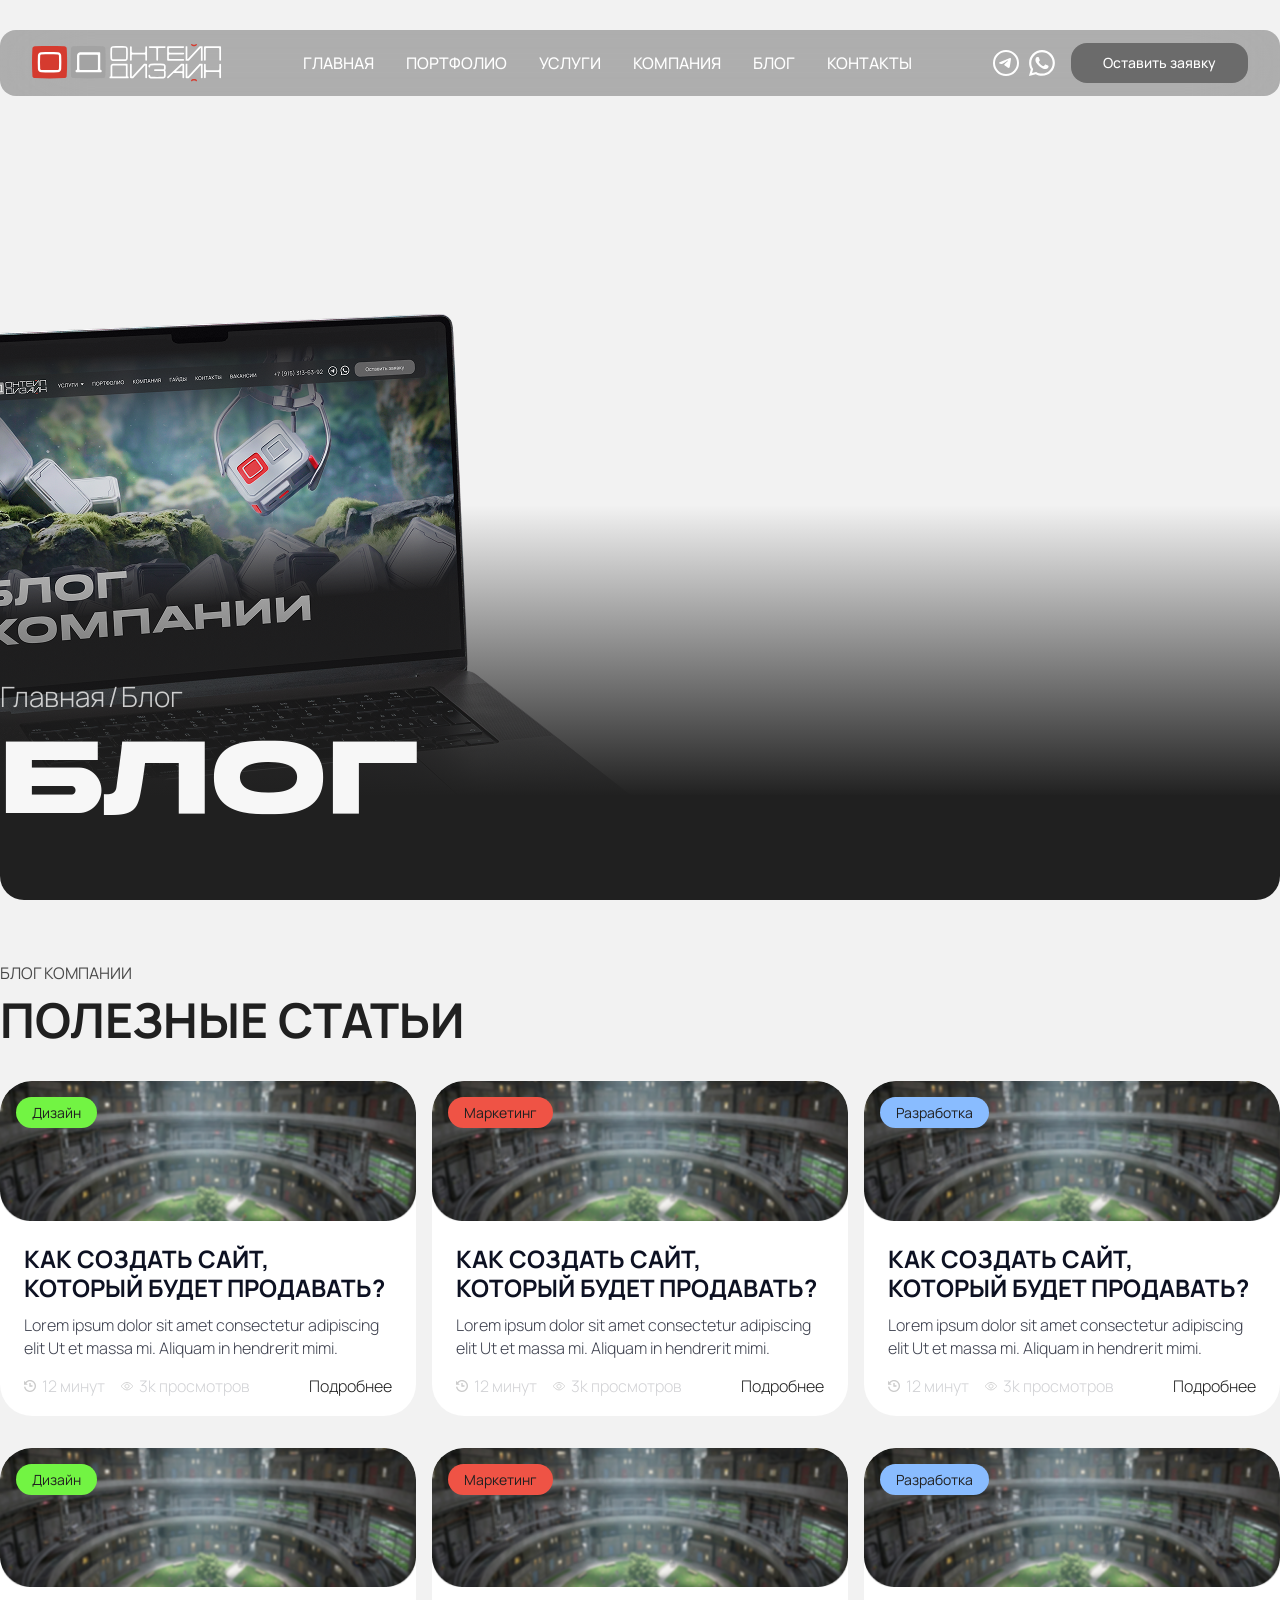
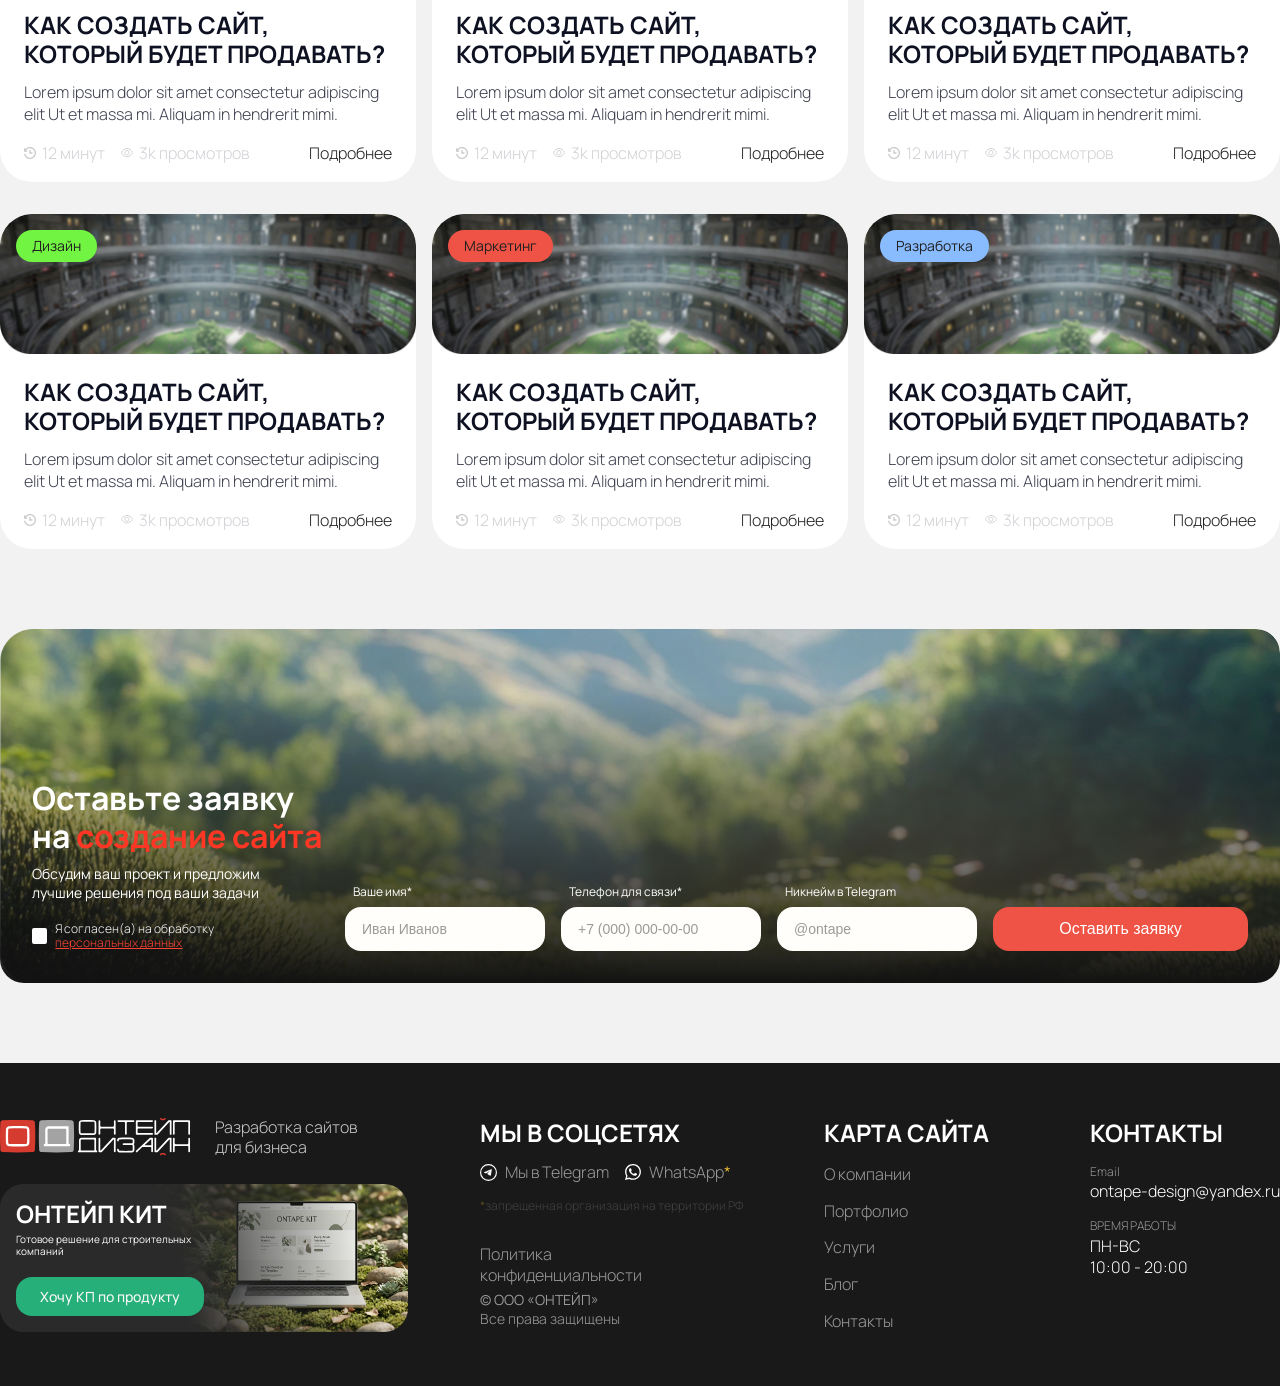
==== commit 4006c170: "new commit" ====
--- a/blog.html
+++ b/blog.html
@@ -23,8 +23,8 @@
                         <nav aria-label="Основная навигация" class="desktop-nav">
                             <ul class="nav__list">
                                 <li class="nav__item"><a class="nav__link" href="index.html">Главная</a></li>
+                                <li class="nav__item"><a class="nav__link" href="cases.html">Портфолио</a></li>
                                 <li class="nav__item"><a class="nav__link" href="services.html">Услуги</a></li>
-                                <li class="nav__item"><a class="nav__link" href="cases.html">Портфолио</a></li>
                                 <li class="nav__item"><a class="nav__link" href="company.html">Компания</a></li>
                                 <li class="nav__item"><a class="nav__link" href="blog.html">Блог</a></li>
                                 <li class="nav__item"><a class="nav__link" href="contacts.html">Контакты</a></li>
@@ -75,8 +75,8 @@
                     <div class="mobile-menu" id="mobileMenu">
                         <ul class="nav__list">
                             <li class="nav__item"><a class="nav__link" href="index.html">Главная</a></li>
+                            <li class="nav__item"><a class="nav__link" href="cases.html">Портфолио</a></li>
                             <li class="nav__item"><a class="nav__link" href="services.html">Услуги</a></li>
-                            <li class="nav__item"><a class="nav__link" href="cases.html">Портфолио</a></li>
                             <li class="nav__item"><a class="nav__link" href="company.html">Компания</a></li>
                             <li class="nav__item"><a class="nav__link" href="blog.html">Блог</a></li>
                             <li class="nav__item"><a class="nav__link" href="contacts.html">Контакты</a></li>
@@ -409,7 +409,7 @@
                             <label class="form_checkbox">
                                 <input class="form_checkbox__input" type="checkbox" name="agreement" id="" required>
                                 <span class="form-checkbox__text">Я согласен(а) на обработку
-                                    <a class="uderline-span js-cookie-popup">персональных&nbsp;данных</a></span>
+                                    <a class="uderline-span" href="policy.html">персональных&nbsp;данных</a></span>
                             </label>
                         </div>
                         <form action="#" class="text_block__v2--form form_section">
@@ -488,8 +488,8 @@
                         <div class="footer_block__3 flex_column">
                             <h3>Карта сайта</h3>
                             <a href="company.html">О компании</a>
+                            <a href="cases.html">Портфолио</a>
                             <a href="services.html">Услуги</a>
-                            <a href="cases.html">Портфолио</a>
                             <a href="blog.html">Блог</a>
                             <a href="contacts.html">Контакты</a>
                         </div>
@@ -509,26 +509,7 @@
                     </div>
                 </div>
             </footer>
-            <div class="cookie-modal container" id="cookieModal">
-                <div class="cookie-modal__content container">
-                    <button class="cookie-modal__close" aria-label="Закрыть"><svg width="12" height="12"
-                            viewBox="0 0 14 14" fill="none" xmlns="http://www.w3.org/2000/svg">
-                            <path d="M13 13L1 1M13 1L1 13" stroke="white" stroke-width="2" stroke-linecap="round"
-                                stroke-linejoin="round" />
-                        </svg>
-                    </button>
-                    <h3 class="cookie-modal__title">Файлы Cookie</h3>
-                    <div class="cookie__agree">
-                        <p class="cookie-modal__text">
-                            Наш сайт использует куки.<br>
-                            Продолжая им пользоваться, вы&nbsp;соглашаетесь на обработку
-                            персональных данных в соответствии с <a href="policy.html"
-                                class="cookie-modal__link">политикой конфиденциальности.</a>
-                        </p>
-                        <button class="cookie-modal__btn js-cookie-accept">Согласен(а)</button>
-                    </div>
-                </div>
-            </div>
+            
             <div class="close-popup" id="popupModal">
                 <div class="close-popup__form flex_column">
                     <h2>Оставить заявку</h2>
@@ -553,7 +534,7 @@
                             <label class="fpopup_checkbox">
                                 <input class="popup_checkbox__input" type="checkbox" name="agreement" id="" required>
                                 <span class="popup-checkbox__text">Я согласен(а) на обработку
-                                    <a class="uderline-span js-cookie-popup">персональных данных</a></span>
+                                    <a class="uderline-span" href="policy.html">персональных данных</a></span>
                             </label>
                         </div>
                         <button type="submit">Оставить заявку</button>
--- a/assets/css/style.css
+++ b/assets/css/style.css
@@ -439,7 +439,7 @@
 }
 
 .header__right_btn:hover {
-    background: #555;
+    background: var(--text);
 }
 
 .burger-btn {
@@ -501,6 +501,7 @@
 
 .mobile-menu.active .header__right_btn {
     display: block;
+    margin-bottom: 14px;
 }
 
 .mobile-menu .nav__list {
@@ -681,7 +682,6 @@
     transition: 0.5s;
     font-size: 14px;
     border-radius: 16px;
-
 }
 
 .filter_tab.active {
@@ -698,6 +698,11 @@
     background-color: #FAFAFA;
     letter-spacing: 2%;
     margin-bottom: 9.5px;
+    transition: 0.5s ease;
+}
+.cases_filter--btn:hover{
+    background-color: var(--text);
+    color: #fff;
 }
 
 .cases--btn {
@@ -820,6 +825,7 @@
     z-index: -1;
     transition: transform 0.6s ease-out;
     pointer-events: none;
+    transform-origin: right bottom; 
 }
 
 .cases_card.card:hover .cases_card--bg-image {
@@ -1021,6 +1027,7 @@
 
 .uderline-span {
     text-decoration: underline;
+    color: #f94433;
 }
 
 input[type="checkbox"] {
@@ -1108,6 +1115,13 @@
     color: #2A2A2A;
     margin-top: 24px;
     text-align: center;
+    transition: 0.5s ease;
+}
+
+.dark-section .text_block__v3--btn:hover{
+    background-color: var(--text);
+    color: #fff;
+    transition: 0.5s ease;
 }
 
 .card-2::before {
@@ -1612,6 +1626,10 @@
     letter-spacing: 2%;
     border-radius: 16px;
     padding: 12px 48.5px;
+    transition: 0.5s ease;
+}
+.text_block__v4--card_v2--btn:hover{
+    background-color: #176c4a;
 }
 
 /* text_block__v5 */
@@ -1912,6 +1930,12 @@
     line-height: 130%;
     font-weight: 300;
     letter-spacing: 2%;
+    transition: 0.5s ease;
+}
+
+.footer_social__tag p:hover{
+    transition: 0.5s ease;
+    color: #c1c1c1;
 }
 
 .footer_span {
@@ -1993,6 +2017,14 @@
     font-size: 16px;
     font-weight: 300;
     white-space: pre-line;
+    transition: 0.5s ease;
+}
+
+.footer_block__2 a:hover,
+.footer_block__3 a:hover{
+    color: #c1c1c1;
+    transition: 0.5s ease;
+
 }
 
 .time,
@@ -2184,7 +2216,8 @@
 }
 
 .about_company_text.p1 {
-    margin-bottom: 30px;
+    margin-bottom: 19px;
+    white-space: pre-line;
 }
 
 .about_company__cover_title {
@@ -3240,7 +3273,7 @@
     transform: translateX(-50%) translateY(0);
     max-width: 1316px;
     width: 93%;
-    left: 46%;
+    left: 50%;
 }
 
 .cookie-modal__content {
@@ -3490,6 +3523,13 @@
     font-weight: 500;
     width: fit-content;
     font-size: 14px;
+    transition: 0.5s ease;
+}
+
+.promo-card__button:hover{
+    background: #176c4a;
+    transition: 0.5s ease;
+
 }
 
 .promo-card__image {
@@ -3850,6 +3890,10 @@
         flex-shrink: 0;
     }
 
+    .text_block__v10.company_blog {
+        padding-bottom: 60px;
+    }
+
     .text_block__v10--content {
         display: flex;
         flex-direction: column;
@@ -3873,7 +3917,7 @@
 
     .text_block__v12--cards-column {
         flex-direction: row;
-            overflow-x: auto;
+        overflow-x: auto;
 
         scrollbar-width: none;
         -ms-overflow-style: none;
@@ -4275,15 +4319,16 @@
         background-color: var(--bg);
         padding: 5px 8px;
         border-radius: 17px;
-        gap: 16px;
+        gap: 10px;
+        justify-content: space-between;
+        width: 100%;
     }
 
     .filter_tab {
         padding: 6px 10px;
         transition: 0.5s;
-        font-size: 10px;
+        font-size: 11px;
         border-radius: 16px;
-
     }
 
     .filter_tab.active {
@@ -4332,10 +4377,6 @@
         white-space: pre-line;
     }
 
-    .cases_card--content.residence .cases_card__cheaps {
-        margin-top: 32px;
-    }
-
     .cases_card__cheaps {
         margin-top: 62px;
     }
@@ -4353,6 +4394,13 @@
     .cases_card_desc {
         font-size: 12px;
         margin-bottom: 6px;
+    }
+
+    .cases_card--bg-image.image2{
+        top: 26px;
+    }
+    .cases_card--bg-image.image3{
+        top: 10px;
     }
 
     /* text_block__v1 */
@@ -5104,6 +5152,7 @@
 
     .about_company_text.p1 {
         margin-bottom: 20px;
+        white-space: normal;
     }
 
     .about_company__cover {
@@ -5178,6 +5227,7 @@
 
     .about_company__text_card h4 {
         font-size: 24px;
+        white-space: nowrap;
     }
 
     .about_company__text_card p {
@@ -5404,5 +5454,19 @@
         white-space: nowrap;
     }
 
+    .text-blockstack2.jsb p {
+        word-break: normal !important;
+        white-space: pre-line;
+        max-width: 216px !important;
+    }
+
+    .cookie-modal.active{
+        left: 46%;
+    }
+    
+    .cookie__agree{
+        flex-direction: column;
+        align-items: start;
+    }
 
 }
